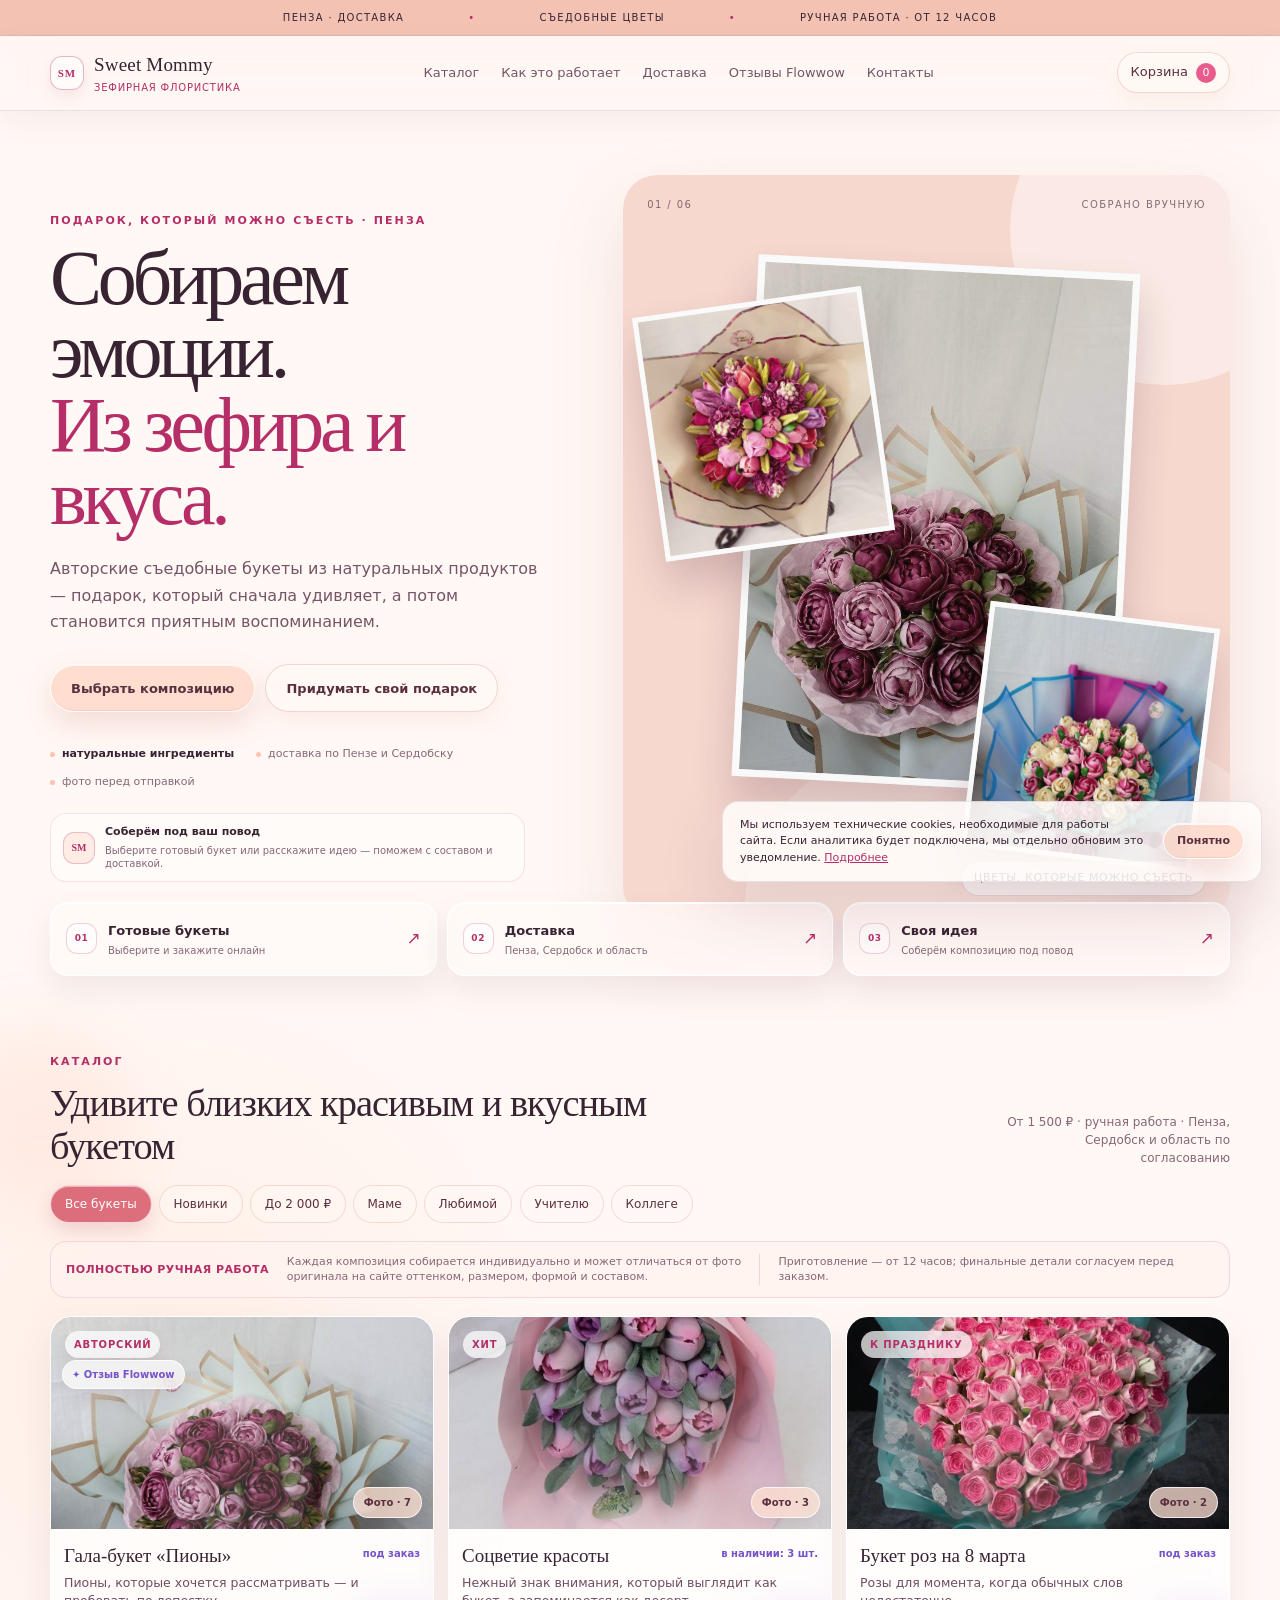
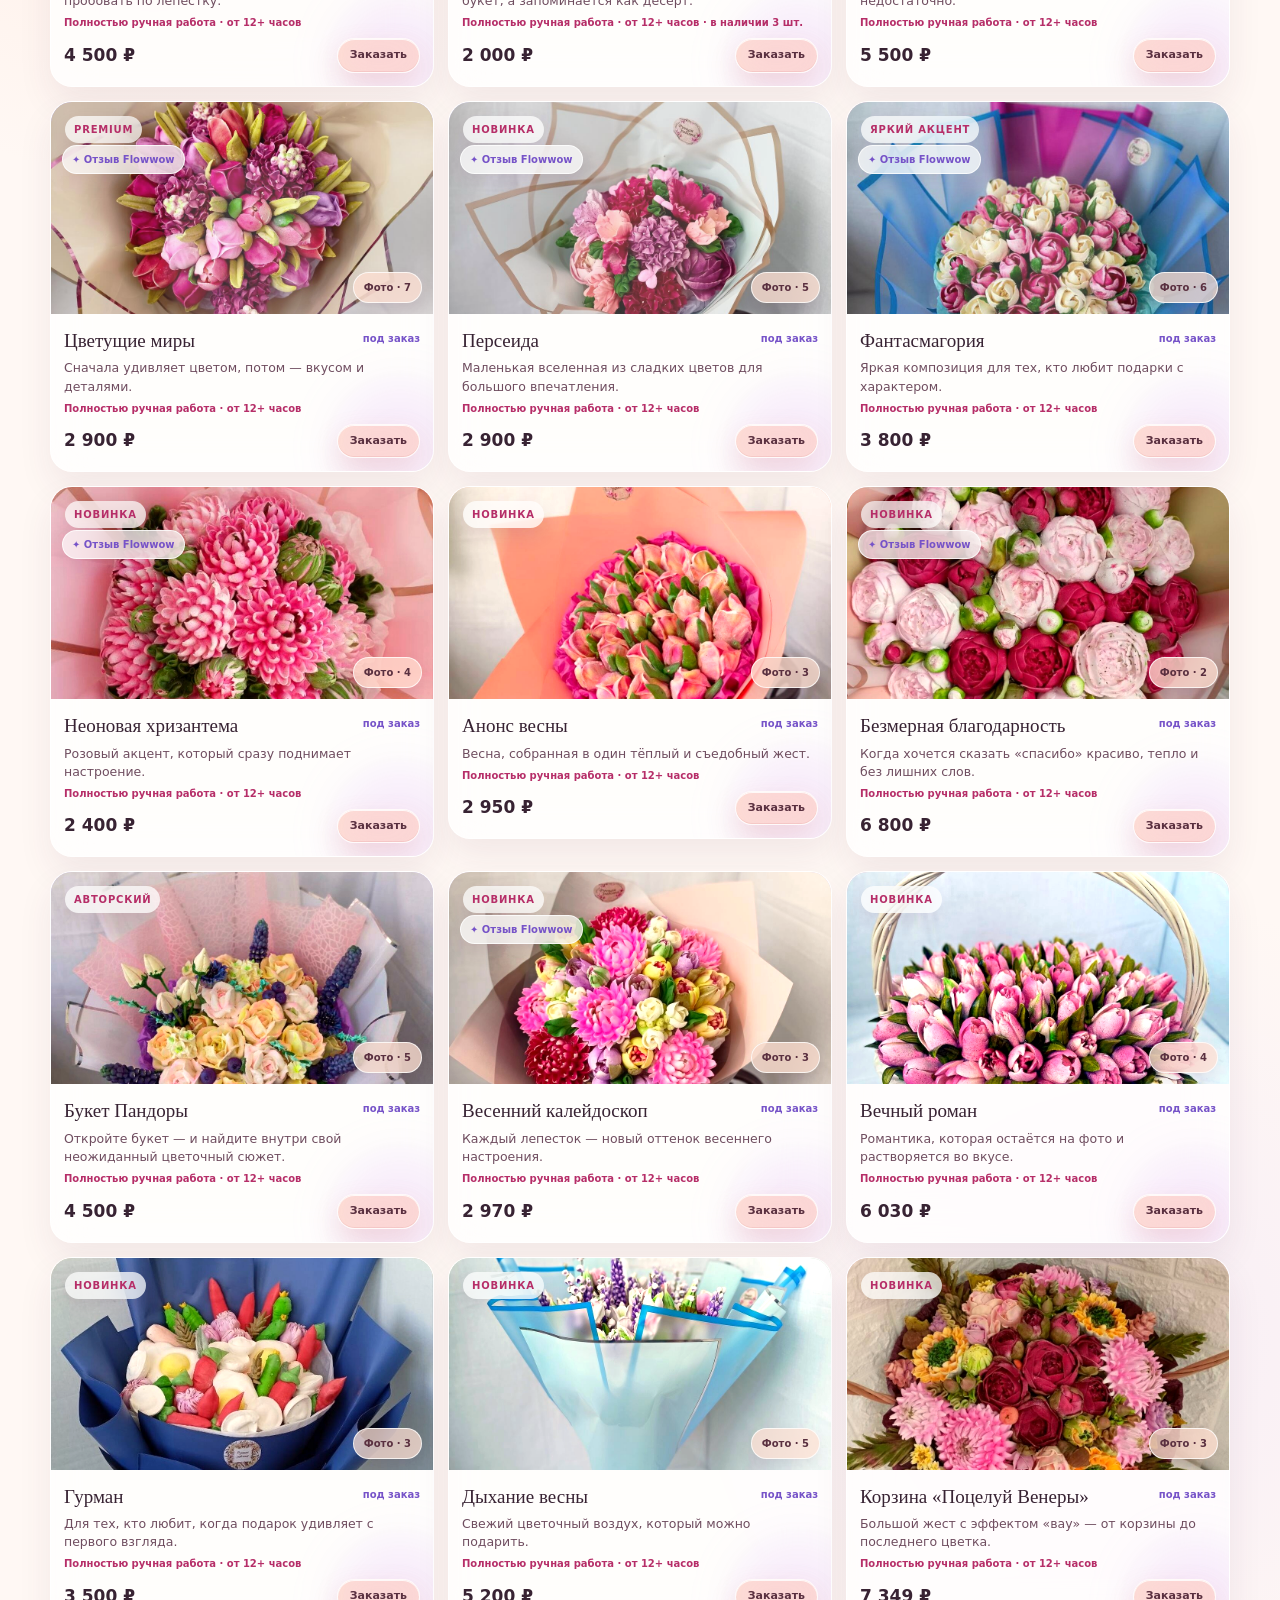
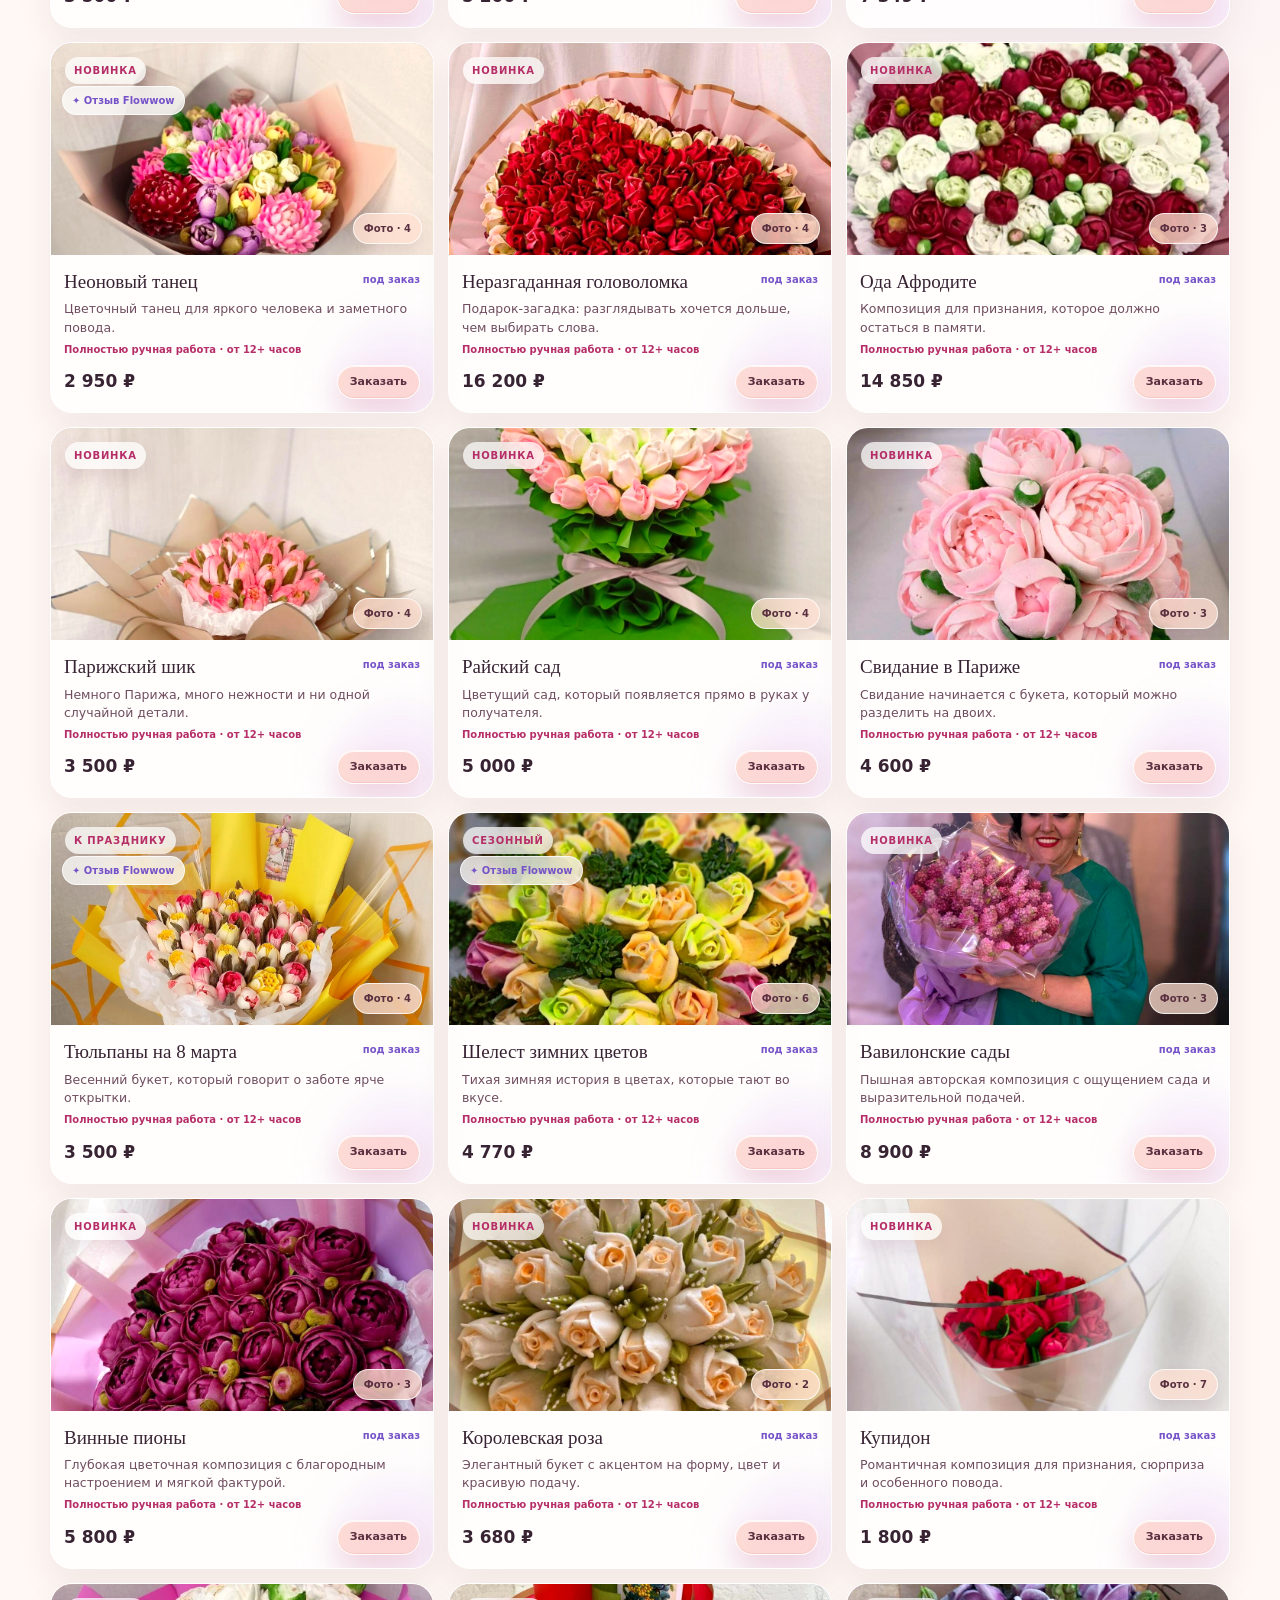
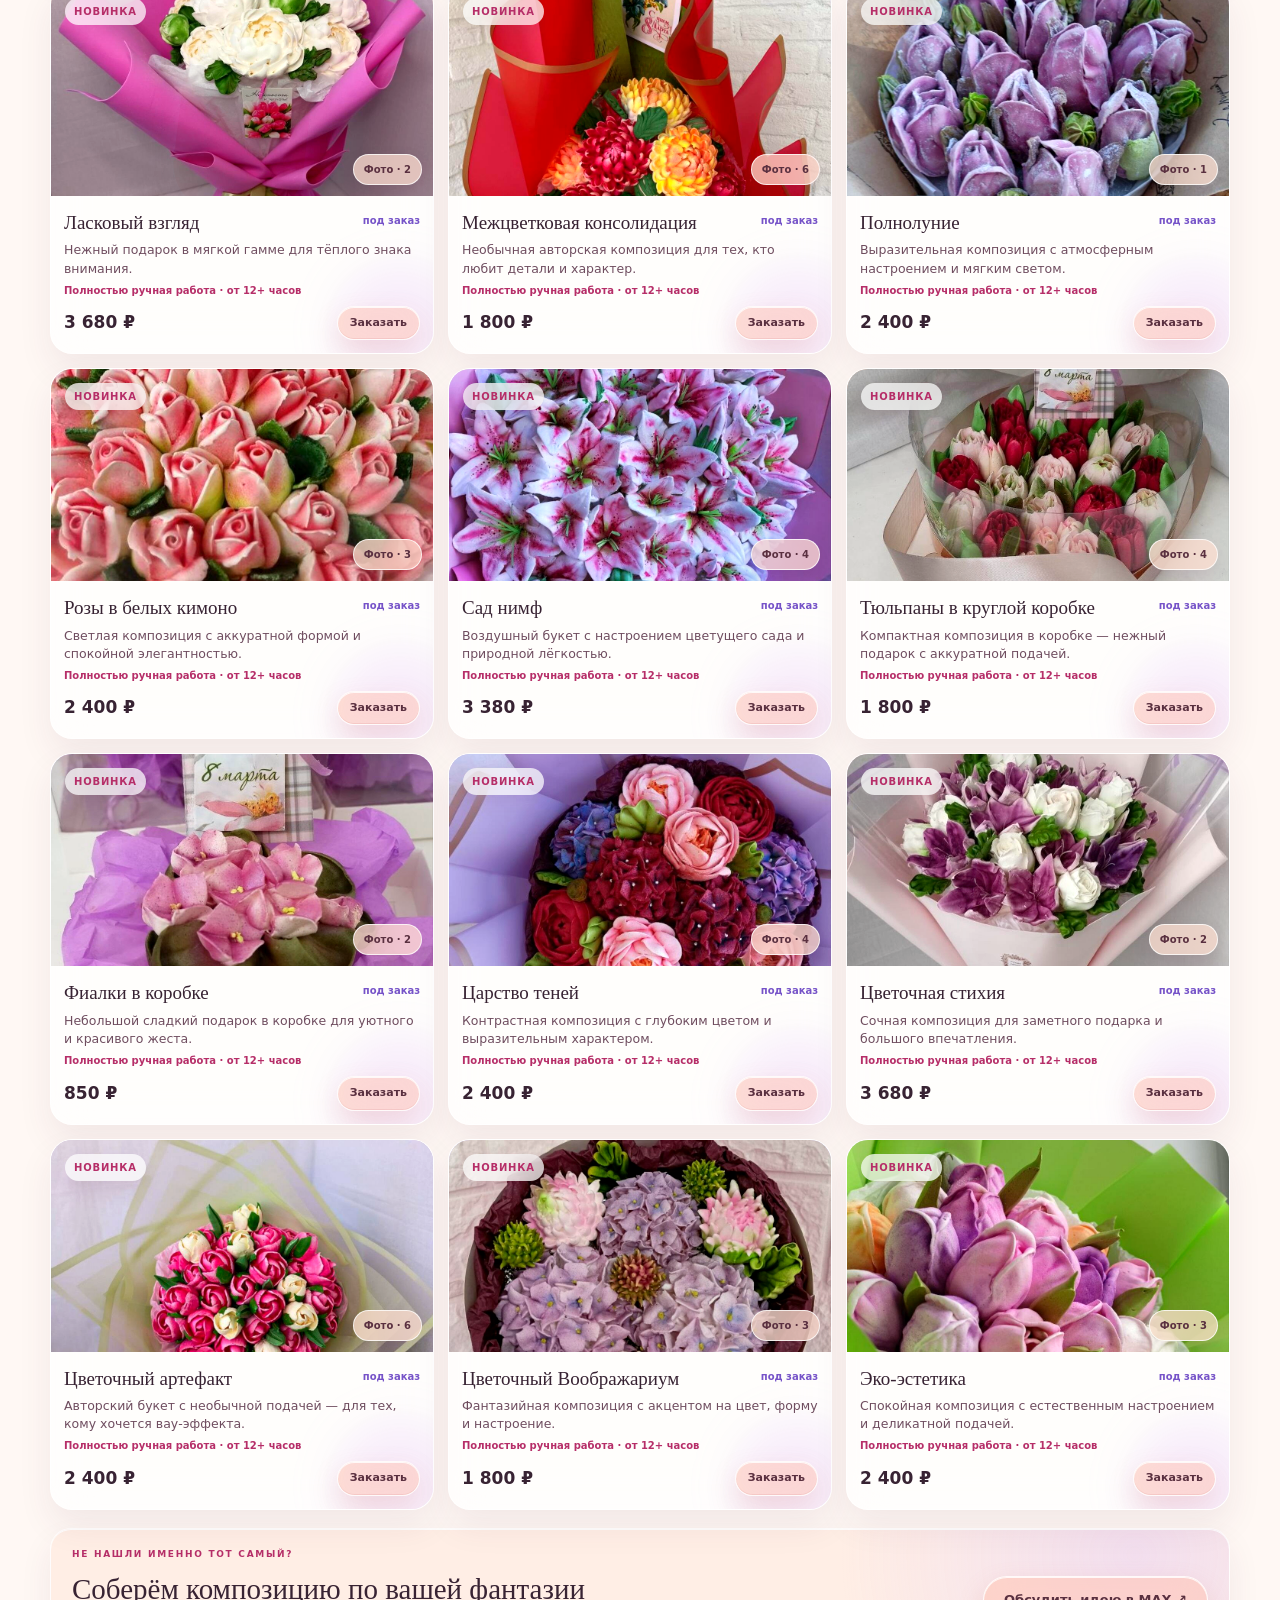
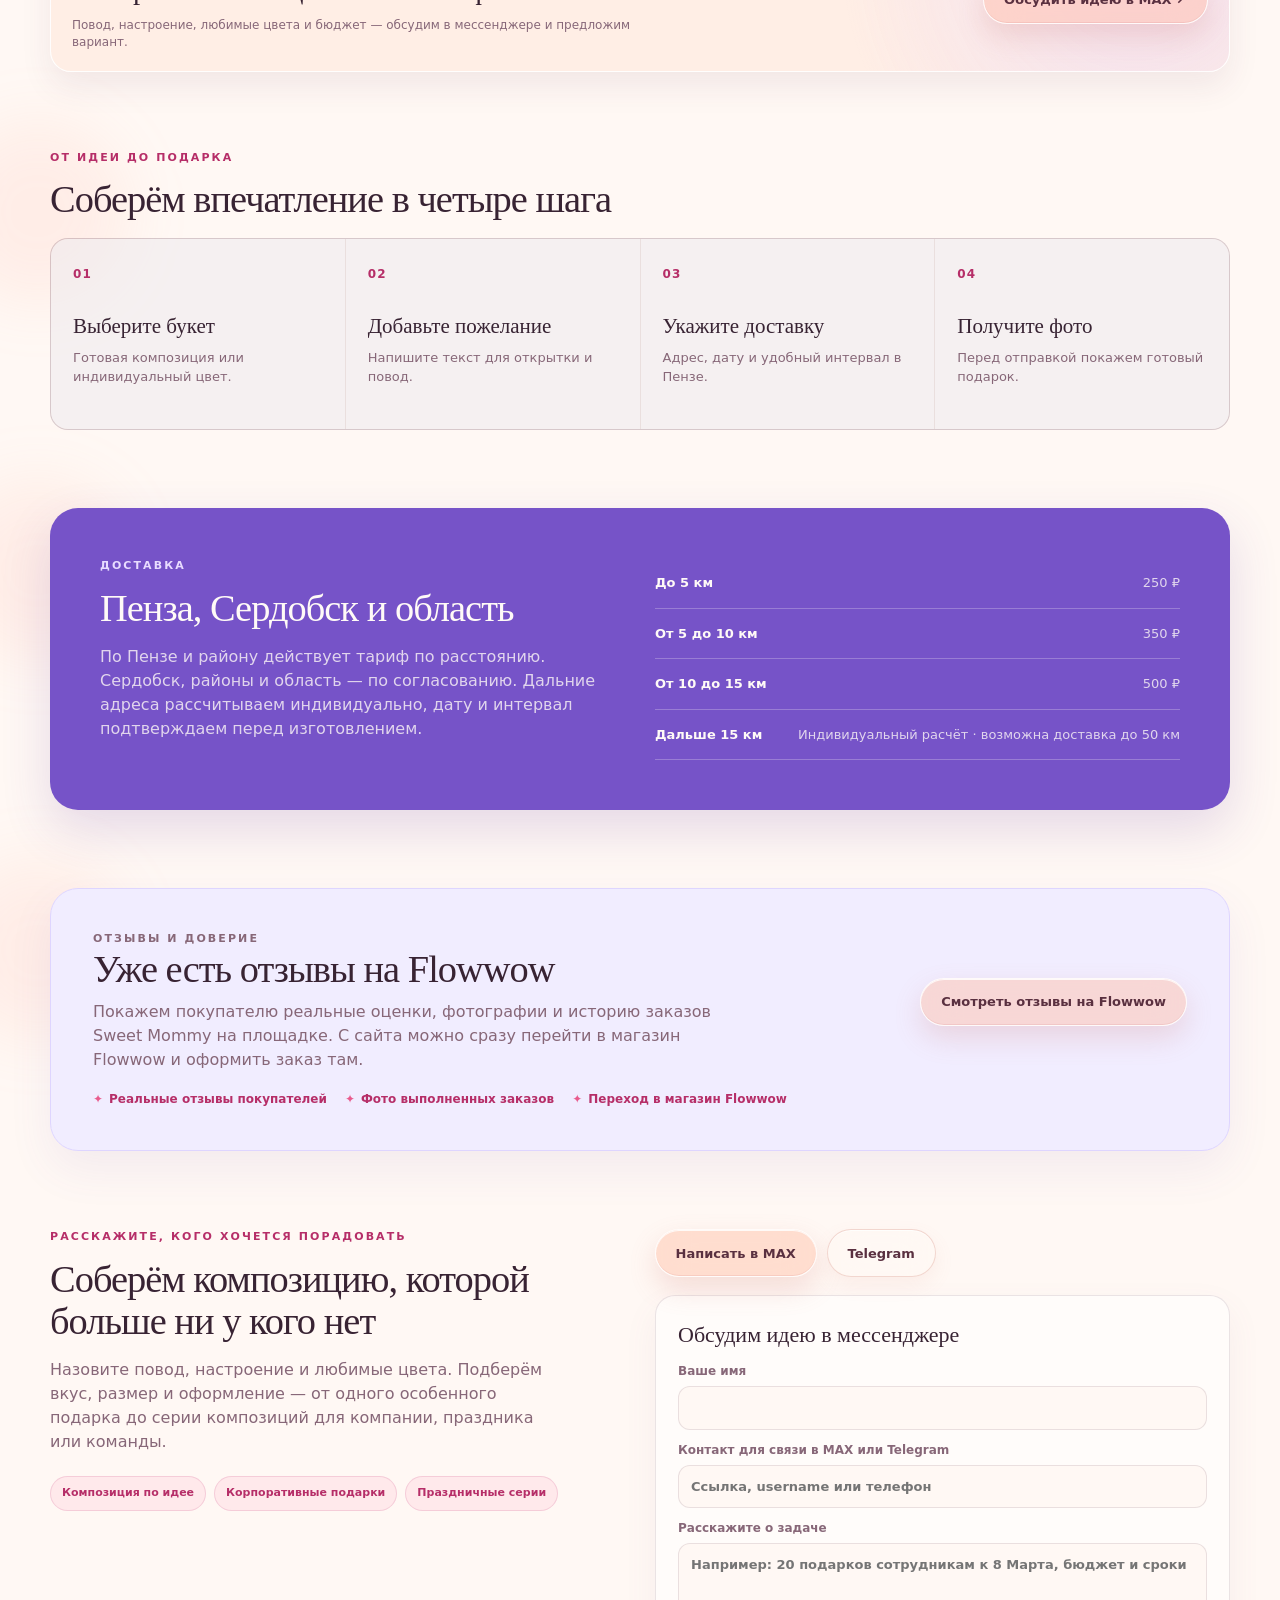
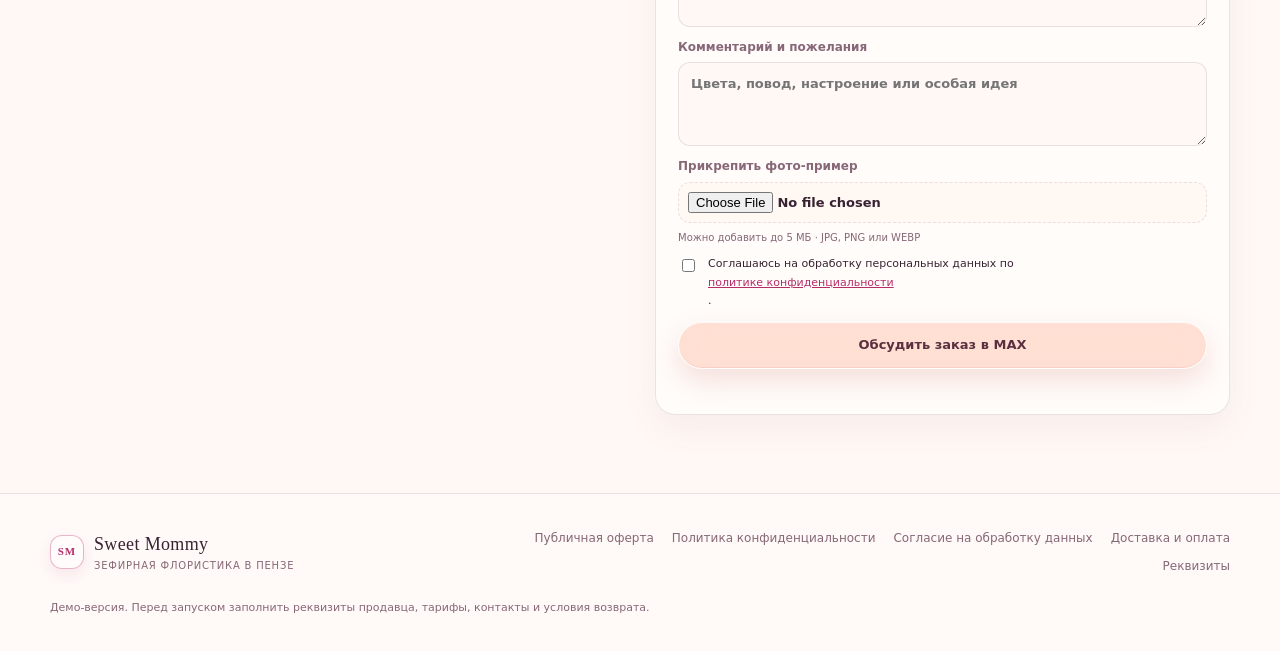
==== index.html @ b3c6afb0 "Fix mobile checkout payment flow" ====
<!doctype html>
<html lang="ru">
<head>
  <meta charset="utf-8">
  <meta name="viewport" content="width=device-width, initial-scale=1">
  <meta name="description" content="Sweet Mommy — съедобные зефирные букеты и кондитерские композиции ручной работы с доставкой по Пензе и Сердобску.">
  <meta name="robots" content="index,follow">
  <meta property="og:type" content="website">
  <meta property="og:site_name" content="Sweet Mommy">
  <meta property="og:title" content="Sweet Mommy — съедобные букеты в Пензе">
  <meta property="og:description" content="Съедобные зефирные букеты и сладкие композиции ручной работы. Соберём подарок под повод, человека и настроение.">
  <meta property="og:locale" content="ru_RU">
  <meta name="twitter:card" content="summary">
  <meta name="theme-color" content="#f9f1ef">
  <meta name="mobile-web-app-capable" content="yes">
  <meta name="apple-mobile-web-app-capable" content="yes">
  <meta name="apple-mobile-web-app-status-bar-style" content="default">
  <link rel="manifest" href="manifest.json">
  <link rel="apple-touch-icon" href="assets/pwa-icon.svg">
  <title>Sweet Mommy — съедобные букеты в Пензе</title>
  <link rel="stylesheet" href="styles.css?v=20260729-storefront34">
</head>
<body>
  <div class="topline"><span>ПЕНЗА · ДОСТАВКА</span><span>СЪЕДОБНЫЕ ЦВЕТЫ</span><span>РУЧНАЯ РАБОТА · ОТ 12 ЧАСОВ</span></div>
  <header class="site-header">
    <a class="brand" href="#top" aria-label="Sweet Mommy — на главную">
      <span class="brand-mark" aria-hidden="true">SM</span>
      <span><strong>Sweet Mommy</strong><small>зефирная флористика</small></span>
    </a>
    <nav class="main-nav" aria-label="Главная навигация">
      <a href="#catalog">Каталог</a>
      <a href="#how">Как это работает</a>
      <a href="#delivery">Доставка</a>
      <a href="#flowwow">Отзывы Flowwow</a>
      <a href="#contacts">Контакты</a>
    </nav>
    <button class="pwa-install-button" type="button" data-pwa-install>На экран</button>
    <button class="icon-button cart-trigger" type="button" data-open-cart aria-label="Открыть корзину">
      Корзина <span class="cart-count" data-cart-count>0</span>
    </button>
  </header>

  <main id="top">
    <section class="hero section-wrap">
      <div class="hero-copy">
        <p class="eyebrow">ПОДАРОК, КОТОРЫЙ МОЖНО СЪЕСТЬ · ПЕНЗА</p>
        <h1>Собираем эмоции.<br><em>Из зефира и вкуса.</em></h1>
        <p class="hero-text">Авторские съедобные букеты из натуральных продуктов — подарок, который сначала удивляет, а потом становится приятным воспоминанием.</p>
        <div class="hero-actions">
          <a class="button button-primary" href="#catalog">Выбрать композицию</a>
          <a class="button button-secondary" href="#contacts">Придумать свой подарок</a>
        </div>
        <div class="hero-trust"><span>натуральные ингредиенты</span><span>доставка по Пензе и Сердобску</span><span>фото перед отправкой</span></div>
        <div class="hero-promise"><span class="hero-promise-mark">SM</span><span><b>Соберём под ваш повод</b><small>Выберите готовый букет или расскажите идею — поможем с составом и доставкой.</small></span></div>
      </div>
      <div class="hero-art" role="img" aria-label="Зефирные букеты Sweet Mommy">
        <div class="hero-art-label"><span>01 / 06</span><span>собрано вручную</span></div>
        <figure class="hero-photo hero-photo-main"><img src="assets/products/gala-peonies.jpg" alt="Букет Гала с зефирными цветами"></figure>
        <figure class="hero-photo hero-photo-small hero-photo-one"><img src="assets/products/flowering-worlds-2.jpg" alt="Букет Цветущие миры"></figure>
        <figure class="hero-photo hero-photo-small hero-photo-two"><img src="assets/products/fantasmagoria.jpg" alt="Букет Фантасмагория"></figure>
        <span class="art-note">цветы, которые можно съесть</span>
      </div>
    </section>

    <section class="storefront-strip section-wrap" aria-label="Быстрый выбор">
      <a href="#catalog"><span class="storefront-index">01</span><span><strong>Готовые букеты</strong><small>Выберите и закажите онлайн</small></span><b aria-hidden="true">↗</b></a>
      <a href="#delivery"><span class="storefront-index">02</span><span><strong>Доставка</strong><small>Пенза, Сердобск и область</small></span><b aria-hidden="true">↗</b></a>
      <a href="#contacts"><span class="storefront-index">03</span><span><strong>Своя идея</strong><small>Соберём композицию под повод</small></span><b aria-hidden="true">↗</b></a>
    </section>

    <section id="catalog" class="section-wrap section-block">
      <div class="section-heading"><div><p class="eyebrow">КАТАЛОГ</p><h2>Удивите близких красивым и вкусным букетом</h2></div><span class="section-note">От 1 500 ₽ · ручная работа · Пенза, Сердобск и область по согласованию</span></div>
      <div class="filters" role="group" aria-label="Фильтр каталога">
        <button class="filter is-active" type="button" data-filter="all">Все букеты</button>
        <button class="filter" type="button" data-filter="new">Новинки</button>
        <button class="filter" type="button" data-filter="under-2000">До 2 000 ₽</button>
        <button class="filter" type="button" data-filter="mom">Маме</button>
        <button class="filter" type="button" data-filter="love">Любимой</button>
        <button class="filter" type="button" data-filter="teacher">Учителю</button>
        <button class="filter" type="button" data-filter="corporate">Коллеге</button>
      </div>
      <div class="catalog-care-note" role="note">
        <strong>Полностью ручная работа</strong>
        <span>Каждая композиция собирается индивидуально и может отличаться от фото оригинала на сайте оттенком, размером, формой и составом.</span>
        <span>Приготовление — от 12 часов; финальные детали согласуем перед заказом.</span>
      </div>
      <div class="product-grid" data-products></div>
      <div class="storefront-custom-cta">
        <div><p class="eyebrow">НЕ НАШЛИ ИМЕННО ТОТ САМЫЙ?</p><h3>Соберём композицию по вашей фантазии</h3><p>Повод, настроение, любимые цвета и бюджет — обсудим в мессенджере и предложим вариант.</p></div>
        <a class="button button-primary" href="https://max.ru/id583607809709_bot" target="_blank" rel="noopener">Обсудить идею в MAX ↗</a>
      </div>
    </section>

    <section id="how" class="section-wrap section-block how-section">
      <div class="section-heading"><div><p class="eyebrow">ОТ ИДЕИ ДО ПОДАРКА</p><h2>Соберём впечатление в четыре шага</h2></div></div>
      <div class="steps-grid">
        <article><span>01</span><h3>Выберите букет</h3><p>Готовая композиция или индивидуальный цвет.</p></article>
        <article><span>02</span><h3>Добавьте пожелание</h3><p>Напишите текст для открытки и повод.</p></article>
        <article><span>03</span><h3>Укажите доставку</h3><p>Адрес, дату и удобный интервал в Пензе.</p></article>
        <article><span>04</span><h3>Получите фото</h3><p>Перед отправкой покажем готовый подарок.</p></article>
      </div>
    </section>

    <section id="delivery" class="section-wrap section-block delivery-section">
      <div class="delivery-card"><div><p class="eyebrow">ДОСТАВКА</p><h2>Пенза, Сердобск и область</h2><p>По Пензе и району действует тариф по расстоянию. Сердобск, районы и область — по согласованию. Дальние адреса рассчитываем индивидуально, дату и интервал подтверждаем перед изготовлением.</p></div><div class="delivery-list"><div><b>До 5 км</b><span>250 ₽</span></div><div><b>От 5 до 10 км</b><span>350 ₽</span></div><div><b>От 10 до 15 км</b><span>500 ₽</span></div><div><b>Дальше 15 км</b><span>Индивидуальный расчёт · возможна доставка до 50 км</span></div></div></div>
    </section>

    <section id="flowwow" class="section-wrap section-block flowwow-section">
      <div class="flowwow-card">
        <div><p class="eyebrow">ОТЗЫВЫ И ДОВЕРИЕ</p><h2>Уже есть отзывы на Flowwow</h2><p>Покажем покупателю реальные оценки, фотографии и историю заказов Sweet Mommy на площадке. С сайта можно сразу перейти в магазин Flowwow и оформить заказ там.</p></div>
        <a class="button button-primary" href="https://flowwow.com/shop/sweet-mommyf-4577" target="_blank" rel="noopener">Смотреть отзывы на Flowwow</a>
        <div class="flowwow-proof"><span>Реальные отзывы покупателей</span><span>Фото выполненных заказов</span><span>Переход в магазин Flowwow</span></div>
      </div>
    </section>

    <section id="contacts" class="section-wrap contact-section">
      <div><p class="eyebrow">РАССКАЖИТЕ, КОГО ХОЧЕТСЯ ПОРАДОВАТЬ</p><h2>Соберём композицию, которой больше ни у кого нет</h2><p>Назовите повод, настроение и любимые цвета. Подберём вкус, размер и оформление — от одного особенного подарка до серии композиций для компании, праздника или команды.</p><div class="contact-topics"><span>Композиция по идее</span><span>Корпоративные подарки</span><span>Праздничные серии</span></div></div>
      <div class="contact-panel">
        <div class="contact-actions"><a class="button button-primary" href="https://max.ru/id583607809709_bot" target="_blank" rel="noopener">Написать в MAX</a><a class="button button-secondary" href="https://t.me/DVLADI58" target="_blank" rel="noopener">Telegram</a></div>
        <form class="lead-form" data-lead-form>
          <p class="lead-form-title">Обсудим идею в мессенджере</p>
          <label>Ваше имя<input name="lead_name" autocomplete="name" required></label>
          <label>Контакт для связи в MAX или Telegram<input name="lead_contact" placeholder="Ссылка, username или телефон" required></label>
          <label>Расскажите о задаче<textarea name="lead_message" rows="3" maxlength="500" placeholder="Например: 20 подарков сотрудникам к 8 Марта, бюджет и сроки"></textarea></label>
          <label>Комментарий и пожелания<textarea name="lead_comment" rows="2" maxlength="500" placeholder="Цвета, повод, настроение или особая идея"></textarea></label>
          <label class="file-field">Прикрепить фото-пример<input name="lead_photo" type="file" accept="image/jpeg,image/png,image/webp" data-photo-input><small>Можно добавить до 5 МБ · JPG, PNG или WEBP</small><span class="file-preview" data-photo-preview></span></label>
          <label class="check-row"><input type="checkbox" name="privacy_consent" required><span>Соглашаюсь на обработку персональных данных по <a href="legal/privacy.html" target="_blank" rel="noopener">политике конфиденциальности</a>.</span></label>
          <button class="button button-primary button-wide" type="submit">Обсудить заказ в MAX</button>
          <div class="form-message" data-lead-message role="status" aria-live="polite"></div>
        </form>
      </div>
    </section>
  </main>

  <footer class="site-footer">
    <div class="footer-brand"><span class="brand-mark" aria-hidden="true">SM</span><span><strong>Sweet Mommy</strong><small>зефирная флористика в Пензе</small></span></div>
    <div class="footer-links"><a href="legal/offer.html">Публичная оферта</a><a href="legal/privacy.html">Политика конфиденциальности</a><a href="legal/consent.html">Согласие на обработку данных</a><a href="legal/delivery-payment.html">Доставка и оплата</a><a href="legal/requisites.html">Реквизиты</a></div>
    <p class="footer-note">Демо-версия. Перед запуском заполнить реквизиты продавца, тарифы, контакты и условия возврата.</p>
  </footer>

  <aside class="cart-drawer" data-cart-drawer aria-hidden="true">
    <div class="drawer-backdrop" data-close-cart></div>
    <div class="drawer-panel" role="dialog" aria-modal="true" aria-labelledby="cart-title">
      <div class="drawer-header"><h2 id="cart-title">Ваша корзина</h2><button class="close-button" type="button" data-close-cart aria-label="Закрыть корзину">×</button></div>
      <div class="cart-items" data-cart-items></div>
      <div class="cart-empty" data-cart-empty>Корзина пока пустая. Выберите букет — мы всё красиво соберём.</div>
      <div class="cart-footer"><div class="total-line"><span>Итого</span><strong data-cart-total>0 ₽</strong></div><button class="button button-primary button-wide" type="button" data-checkout>Оформить заказ</button></div>
    </div>
  </aside>

  <div class="modal-backdrop" data-checkout-modal aria-hidden="true">
    <section class="checkout-modal" role="dialog" aria-modal="true" aria-labelledby="checkout-title">
      <div class="modal-header"><div><p class="eyebrow">ОФОРМЛЕНИЕ</p><h2 id="checkout-title">Доставим ваш подарок</h2><p class="checkout-note">Без регистрации: сначала контакты и доставка, затем — защищённая оплата ЮKassa.</p></div><button class="close-button" type="button" data-close-checkout aria-label="Закрыть оформление">×</button></div>
      <form data-checkout-form novalidate>
        <p class="checkout-mobile-progress"><b>Шаг 1 из 2 · контакты и доставка</b><span>После заполнения откроется защищённая оплата.</span></p>
        <div class="checkout-layout">
          <div class="form-column">
            <fieldset><legend>Контакты заказчика</legend><div class="form-grid"><label>Ваше имя<input name="customer_name" autocomplete="name" required></label><label>Телефон<input name="customer_phone" type="tel" autocomplete="tel" placeholder="+7 ___ ___-__-__" required></label><label>Email для чека<input name="customer_email" type="email" autocomplete="email" placeholder="you@example.ru" required></label></div></fieldset>
            <fieldset><legend>Получатель и доставка</legend><div class="form-grid"><label>Имя получателя<input name="recipient_name" required></label><label>Телефон получателя<input name="recipient_phone" type="tel" placeholder="+7 ___ ___-__-__" required></label><label class="full">Адрес доставки<input name="address" placeholder="Улица, дом, квартира/офис" required></label><label>Зона доставки<select name="delivery_zone" data-delivery-zone><option value="penza_5">Пенза и район · до 5 км — 250 ₽</option><option value="penza_10">Пенза и район · 5–10 км — 350 ₽</option><option value="penza_15">Пенза и район · 10–15 км — 500 ₽</option><option value="serdobsk_5">Сердобск · до 5 км — 250 ₽</option><option value="serdobsk_10">Сердобск · 5–10 км — 350 ₽</option><option value="serdobsk_15">Сердобск · 10–15 км — 500 ₽</option><option value="outside">Дальше 15 км — индивидуальный расчёт, возможно до 50 км</option></select></label><label>Дата доставки<input name="delivery_date" type="date" required></label><label>Интервал<select name="delivery_slot" required><option value="10:00–13:00">10:00–13:00</option><option value="13:00–16:00">13:00–16:00</option><option value="16:00–19:00">16:00–19:00</option><option value="19:00–21:00">19:00–21:00</option></select></label><label class="full">Текст открытки<textarea name="card_text" rows="2" maxlength="180" placeholder="Например: Любимой маме — с любовью"></textarea></label><label class="full">Комментарий к заказу<textarea name="comment" rows="2" maxlength="300" placeholder="Пожелания по цвету, времени, подъезду..."></textarea></label></div></fieldset>
              <fieldset><legend>Оплата</legend><input type="hidden" name="payment_method" value="online"><div class="radio-row payment-fixed"><span aria-hidden="true" class="radio-dot"></span><span><b>Только онлайн: карта или СБП</b><small>ЮKassa · защищённая страница оплаты</small></span></div></fieldset>
              <label class="check-row"><input type="checkbox" name="offer_consent" required><span>Я принимаю <a href="legal/offer.html" target="_blank" rel="noopener">публичную оферту</a> и <a href="legal/delivery-payment.html" target="_blank" rel="noopener">условия доставки и оплаты</a>.</span></label>
              <label class="check-row"><input type="checkbox" name="privacy_consent" required><span>Я даю согласие на обработку персональных данных по <a href="legal/privacy.html" target="_blank" rel="noopener">политике конфиденциальности</a>.</span></label>
            <label class="check-row"><input type="checkbox" name="marketing_consent"><span>Хочу получать новости и промокоды Sweet Mommy.</span></label>
            <div class="form-message" data-form-message role="status" aria-live="polite"></div>
          </div>
          <div class="order-summary"><h3>Ваш заказ</h3><div data-checkout-items></div><div class="summary-line"><span>Товары</span><b data-checkout-subtotal>0 ₽</b></div><div class="summary-line"><span>Доставка</span><b data-checkout-delivery>250 ₽</b></div><div class="summary-total"><span>Итого</span><b data-checkout-total>0 ₽</b></div><button class="button button-primary button-wide" type="submit">Перейти к оплате</button><p class="secure-note">Данные карты вводятся на защищённой странице платёжного сервиса. Sweet Mommy не хранит данные банковских карт.</p><p class="secure-note">Букеты полностью ручной работы: оттенок, размер и форма могут отличаться от фото. Изготовление — от 12 часов.</p></div>
        </div>
      </form>
    </section>
  </div>

  <div class="mini-cart-bar" data-mini-cart-bar aria-live="polite">
    <span><b data-mini-cart-label>Ваш заказ</b><small data-mini-cart-total>0 ₽</small></span>
    <button class="button button-primary" type="button" data-mini-checkout>К оформлению</button>
  </div>

    <div class="cookie-banner" data-cookie-banner><span>Мы используем технические cookies, необходимые для работы сайта. Если аналитика будет подключена, мы отдельно обновим это уведомление. <a href="legal/privacy.html">Подробнее</a></span><button class="button button-primary" type="button" data-cookie-ok>Понятно</button></div>
    <div class="pwa-hint" data-pwa-hint role="status" aria-live="polite" hidden></div>
  <script src="https://st.max.ru/js/max-web-app.js"></script>
  <script src="app.js?v=20260801-mobile-payment-v2" defer></script>
</body>
</html>
---- styles.css ----
:root {
  --ink: #4e3047;
  --muted: #86647d;
  --cream: #fff5f1;
  --paper: rgba(255, 252, 253, .72);
  --line: rgba(255, 255, 255, .66);
  --rose: #e95f95;
  --rose-dark: #bd3975;
  --lilac: #e3d1ff;
  --peach: #ffb08e;
  --violet: #7a5bd6;
  --shadow: 0 24px 70px rgba(120, 62, 116, .18);
  --radius-lg: 28px;
  --radius-md: 18px;
}

* { box-sizing: border-box; }
html { scroll-behavior: smooth; }
body { margin: 0; color: var(--ink); background: #fff7f2; font-family: Inter, ui-sans-serif, system-ui, -apple-system, BlinkMacSystemFont, "Segoe UI", sans-serif; line-height: 1.5; }
body.is-locked { overflow: hidden; }
a { color: inherit; }
button, input, select, textarea { font: inherit; }
button { cursor: pointer; }
button:disabled { cursor: wait; opacity: .62; }
.topline { padding: 9px 16px; background: var(--violet); color: #fffaf7; text-align: center; font-size: 12px; letter-spacing: .03em; }
.site-header { position: sticky; top: 0; z-index: 20; display: flex; align-items: center; gap: 28px; padding: 15px max(20px, calc((100vw - 1180px) / 2)); background: rgba(255, 250, 252, .64); border-bottom: 1px solid rgba(255, 255, 255, .72); box-shadow: 0 12px 35px rgba(120, 62, 116, .08); backdrop-filter: blur(22px) saturate(150%); }
.brand, .footer-brand { display: flex; align-items: center; gap: 10px; text-decoration: none; white-space: nowrap; }
.brand strong, .footer-brand strong { display: block; font-family: Georgia, serif; font-size: 18px; font-weight: 500; letter-spacing: .02em; }
.brand small, .footer-brand small { display: block; color: var(--muted); font-size: 10px; letter-spacing: .08em; text-transform: uppercase; }
.brand-mark { display: grid; width: 36px; height: 36px; place-items: center; border-radius: 50%; background: var(--lilac); color: var(--rose-dark); font-size: 20px; }
.main-nav { display: flex; flex: 1; justify-content: center; gap: 22px; color: var(--muted); font-size: 13px; }
.main-nav a, .footer-links a { text-decoration: none; }
.main-nav a:hover, .footer-links a:hover { color: var(--rose-dark); }
.icon-button { border: 1px solid var(--line); border-radius: 999px; padding: 9px 13px; color: var(--ink); background: var(--paper); font-size: 13px; }
.cart-count { display: inline-grid; min-width: 20px; height: 20px; margin-left: 4px; padding: 0 5px; place-items: center; border-radius: 999px; background: var(--rose); color: white; font-size: 11px; }
.section-wrap { width: min(1180px, calc(100% - 40px)); margin: 0 auto; }
.hero { display: grid; grid-template-columns: 1.05fr .95fr; gap: 28px; align-items: stretch; padding-top: 54px; }
.hero-copy { display: flex; flex-direction: column; justify-content: center; padding: clamp(16px, 5vw, 56px) 0; }
.eyebrow { margin: 0 0 12px; color: var(--rose-dark); font-size: 11px; font-weight: 700; letter-spacing: .15em; }
h1, h2, h3 { font-family: Georgia, "Times New Roman", serif; font-weight: 500; }
h1 { max-width: 650px; margin: 0 0 18px; font-size: clamp(40px, 5.2vw, 70px); line-height: 1.02; letter-spacing: -.04em; }
h2 { margin: 0; font-size: clamp(27px, 3vw, 42px); line-height: 1.1; letter-spacing: -.025em; }
h3 { margin: 0 0 5px; font-size: 21px; }
.hero-text { max-width: 540px; margin: 0 0 25px; color: var(--muted); font-size: 17px; }
.hero-actions, .contact-actions { display: flex; flex-wrap: wrap; gap: 10px; }
.button { display: inline-flex; min-height: 46px; align-items: center; justify-content: center; padding: 0 18px; border: 1px solid transparent; border-radius: 999px; text-decoration: none; font-size: 13px; font-weight: 700; transition: transform .18s ease, box-shadow .18s ease, background .18s ease; }
.button:hover { transform: translateY(-2px); }
.button-primary { background: var(--rose-dark); color: white; box-shadow: 0 10px 24px rgba(143, 77, 96, .22); }
.button-primary:hover { background: #7a3f50; }
.button-secondary { border-color: var(--line); background: rgba(255, 253, 251, .7); color: var(--ink); }
.button-wide { width: 100%; }
.hero-trust { display: flex; flex-wrap: wrap; gap: 18px; margin-top: 29px; color: var(--muted); font-size: 12px; }
.hero-trust span:first-child { color: var(--rose-dark); font-weight: 700; }
.hero-art { position: relative; min-height: 510px; overflow: hidden; border-radius: var(--radius-lg); background: #ffd4c3; box-shadow: var(--shadow); }
.hero-art::after { position: absolute; right: -8%; bottom: -18%; width: 75%; height: 52%; border-radius: 50%; background: rgba(255, 255, 255, .23); content: ""; }
.bouquet-wrap { position: absolute; z-index: 2; right: 22%; bottom: 12%; display: grid; width: 145px; height: 205px; place-items: center; border-radius: 30px 30px 48px 48px; transform: rotate(5deg); background: #fff0ea; box-shadow: 0 25px 30px rgba(85, 45, 52, .18); color: var(--rose-dark); font-family: Georgia, serif; font-size: 16px; line-height: 1.05; text-align: center; }
.bouquet-wrap::before { position: absolute; top: -120px; width: 7px; height: 150px; border-radius: 999px; background: #5f765c; content: ""; transform: rotate(-15deg); box-shadow: 25px 15px 0 #738c67, -25px 12px 0 #8fa37b; }
.flower { position: absolute; z-index: 3; display: grid; width: 94px; height: 94px; place-items: center; border-radius: 50%; background: rgba(255, 255, 255, .38); box-shadow: 0 18px 30px rgba(93, 55, 63, .14); font-size: 62px; }
.flower-a { top: 24%; left: 22%; transform: rotate(-13deg); }.flower-b { top: 14%; left: 48%; transform: rotate(12deg); }.flower-c { top: 26%; right: 17%; transform: rotate(18deg); }
.art-note { position: absolute; z-index: 4; right: 22px; bottom: 22px; padding: 8px 12px; border: 1px solid rgba(255,255,255,.45); border-radius: 999px; background: rgba(255,255,255,.35); font-size: 11px; letter-spacing: .06em; text-transform: uppercase; }
.section-block { padding-top: 96px; }
.section-heading { display: flex; align-items: end; justify-content: space-between; gap: 20px; margin-bottom: 22px; }
.section-note { max-width: 260px; color: var(--muted); font-size: 12px; text-align: right; }
.filters { display: flex; flex-wrap: wrap; gap: 8px; margin-bottom: 24px; }
.filter { padding: 9px 14px; border: 1px solid var(--line); border-radius: 999px; background: transparent; color: var(--muted); font-size: 12px; }.filter.is-active, .filter:hover { border-color: var(--rose); background: var(--rose); color: white; }
.product-grid { display: grid; grid-template-columns: repeat(3, 1fr); gap: 17px; }
.product-card { overflow: hidden; border: 1px solid var(--line); border-radius: var(--radius-md); background: var(--paper); transition: transform .2s ease, box-shadow .2s ease; }.product-card:hover { transform: translateY(-4px); box-shadow: var(--shadow); }
.product-art { position: relative; display: grid; min-height: 270px; place-items: center; overflow: hidden; background: var(--product-bg, var(--lilac)); }
.product-art::before { position: absolute; width: 210px; height: 210px; border: 1px solid rgba(255,255,255,.5); border-radius: 50%; content: ""; }.product-art::after { position: absolute; bottom: -20px; width: 130px; height: 160px; border-radius: 35px 35px 50px 50px; background: rgba(255,255,255,.55); content: ""; transform: rotate(7deg); }
.product-emoji { position: relative; z-index: 2; font-size: 92px; filter: drop-shadow(0 16px 14px rgba(80, 45, 52, .13)); }
.product-badge { position: absolute; z-index: 3; top: 14px; left: 14px; padding: 6px 9px; border-radius: 999px; background: rgba(255,255,255,.72); color: var(--rose-dark); font-size: 10px; font-weight: 700; letter-spacing: .08em; text-transform: uppercase; }.product-body { padding: 18px; }.product-title { margin: 0 0 7px; font-family: Georgia, serif; font-size: 22px; }.product-description { min-height: 44px; margin: 0 0 18px; color: var(--muted); font-size: 13px; }.product-meta { display: flex; align-items: center; justify-content: space-between; gap: 10px; }.product-price { font-size: 18px; font-weight: 800; }.add-button { padding: 10px 13px; border: 0; border-radius: 999px; background: var(--ink); color: #fffaf7; font-size: 12px; font-weight: 700; }.add-button:hover { background: var(--rose-dark); }
.how-section { padding-bottom: 10px; }.steps-grid { display: grid; grid-template-columns: repeat(4, 1fr); gap: 1px; overflow: hidden; border: 1px solid var(--line); border-radius: var(--radius-md); background: var(--line); }.steps-grid article { min-height: 190px; padding: 22px; background: var(--paper); }.steps-grid span { display: inline-block; margin-bottom: 28px; color: var(--rose-dark); font-size: 12px; font-weight: 800; letter-spacing: .1em; }.steps-grid p { margin: 0; color: var(--muted); font-size: 13px; }
.delivery-card { display: grid; grid-template-columns: 1fr 1fr; gap: 30px; padding: clamp(24px, 5vw, 50px); border-radius: var(--radius-lg); background: var(--violet); color: #fffaf7; }.delivery-card .eyebrow { color: #e8dcff; }.delivery-card p:not(.eyebrow) { max-width: 500px; color: rgba(255,250,247,.78); }.delivery-list { align-self: center; }.delivery-list div { display: flex; justify-content: space-between; gap: 20px; padding: 15px 0; border-bottom: 1px solid rgba(255,250,247,.25); font-size: 13px; }.delivery-list span { color: rgba(255,250,247,.78); text-align: right; }
.contact-section { display: flex; align-items: center; justify-content: space-between; gap: 30px; padding-top: 96px; padding-bottom: 96px; }.contact-section p:not(.eyebrow) { max-width: 510px; color: var(--muted); }.contact-actions { flex-shrink: 0; }
.site-footer { display: grid; grid-template-columns: 1fr 2fr; gap: 25px; padding: 35px max(20px, calc((100vw - 1180px) / 2)); border-top: 1px solid var(--line); background: var(--paper); }.footer-links { display: flex; flex-wrap: wrap; justify-content: end; gap: 10px 18px; color: var(--muted); font-size: 12px; }.footer-note { grid-column: 1 / -1; margin: 0; color: var(--muted); font-size: 11px; }
.cart-drawer, .modal-backdrop { display: none; position: fixed; z-index: 50; inset: 0; }.cart-drawer.is-open, .modal-backdrop.is-open { display: block; }.drawer-backdrop, .modal-backdrop { background: rgba(63,52,54,.38); }.drawer-backdrop { position: absolute; inset: 0; }.drawer-panel { position: absolute; top: 0; right: 0; display: flex; width: min(470px, 100%); height: 100%; flex-direction: column; padding: 24px; background: var(--paper); box-shadow: -20px 0 50px rgba(55, 32, 38, .16); animation: slide-in .2s ease; }.drawer-header, .modal-header { display: flex; align-items: start; justify-content: space-between; gap: 15px; }.drawer-header h2, .modal-header h2 { font-size: 30px; }.close-button { border: 0; background: transparent; color: var(--muted); font-size: 30px; line-height: 1; }.cart-items { flex: 1; overflow: auto; padding: 25px 0; }.cart-empty { padding: 20px 0; color: var(--muted); font-size: 14px; }.cart-row { display: grid; grid-template-columns: 60px 1fr auto; gap: 12px; align-items: center; padding: 12px 0; border-bottom: 1px solid var(--line); }.cart-thumb { display: grid; width: 60px; height: 60px; place-items: center; overflow: hidden; border-radius: 14px; background: var(--lilac); font-size: 32px; }.cart-thumb-image { display: block; width: 100%; height: 100%; object-fit: cover; }.cart-row strong { display: block; font-size: 13px; }.cart-row small { color: var(--muted); font-size: 11px; }.cart-qty { display: flex; align-items: center; gap: 6px; margin-top: 7px; }.cart-qty button { width: 24px; height: 24px; border: 1px solid var(--line); border-radius: 50%; background: var(--paper); }.cart-remove { border: 0; background: transparent; color: var(--rose-dark); font-size: 11px; }.cart-footer { padding-top: 18px; border-top: 1px solid var(--line); }.total-line, .summary-line, .summary-total { display: flex; align-items: center; justify-content: space-between; gap: 10px; }.total-line { margin-bottom: 14px; font-size: 17px; }.total-line strong, .summary-total b { font-size: 21px; }
.modal-backdrop { padding: 22px; overflow: auto; }.checkout-modal { position: relative; width: min(940px, 100%); margin: 2vh auto; padding: clamp(22px, 4vw, 38px); border-radius: 24px; background: var(--paper); box-shadow: var(--shadow); }.checkout-modal .modal-header { margin-bottom: 25px; }.checkout-note { margin: 8px 0 0; color: var(--muted); font-size: 12px; }.checkout-layout { display: grid; grid-template-columns: 1.35fr .65fr; gap: 25px; }fieldset { margin: 0 0 19px; padding: 0; border: 0; }legend { margin-bottom: 12px; font-family: Georgia, serif; font-size: 21px; } .form-grid { display: grid; grid-template-columns: 1fr 1fr; gap: 12px; }label { display: grid; gap: 6px; color: var(--muted); font-size: 12px; font-weight: 600; }.full { grid-column: 1 / -1; }input, select, textarea { width: 100%; border: 1px solid var(--line); border-radius: 12px; padding: 11px 12px; outline: none; background: var(--cream); color: var(--ink); font-size: 13px; }textarea { resize: vertical; }input:focus, select:focus, textarea:focus { border-color: var(--rose); box-shadow: 0 0 0 3px rgba(181, 110, 128, .14); }.radio-row, .check-row { display: flex; grid-template-columns: none; align-items: flex-start; gap: 10px; margin: 10px 0; color: var(--ink); font-weight: 400; }.radio-row input, .check-row input { width: auto; margin-top: 3px; accent-color: var(--rose-dark); }.radio-row span, .check-row span { display: grid; gap: 2px; }.radio-row small { color: var(--muted); font-size: 11px; }.check-row { font-size: 11px; }.check-row a { color: var(--rose-dark); }.order-summary { align-self: start; padding: 20px; border-radius: 18px; background: var(--cream); }.order-summary h3 { margin: 0 0 16px; font-size: 23px; }.summary-product { display: flex; justify-content: space-between; gap: 10px; padding: 8px 0; border-bottom: 1px solid var(--line); font-size: 12px; }.summary-product small { color: var(--muted); }.summary-line { margin-top: 14px; color: var(--muted); font-size: 13px; }.summary-total { margin: 18px 0; padding-top: 14px; border-top: 1px solid var(--line); font-size: 16px; }.secure-note { margin: 12px 0 0; color: var(--muted); font-size: 10px; line-height: 1.4; }.form-message { margin-top: 12px; color: var(--rose-dark); font-size: 13px; }.form-message.success { color: #527454; }.form-message.error { color: #a04747; }
.cookie-banner { position: fixed; z-index: 40; right: 18px; bottom: 18px; display: flex; max-width: 540px; align-items: center; gap: 16px; padding: 15px 17px; border: 1px solid var(--line); border-radius: 16px; background: var(--paper); box-shadow: var(--shadow); font-size: 11px; }.cookie-banner a { color: var(--rose-dark); }.cookie-banner .button { min-height: 36px; padding: 0 13px; font-size: 11px; }
.payment-fixed { align-items: center; }
.delivery-availability-note { grid-column: 1 / -1; margin-top: -3px; color: var(--rose-dark); font-size: 10px; font-weight: 700; line-height: 1.35; }
.payment-fixed .radio-dot { width: 16px; height: 16px; flex: 0 0 16px; margin-top: 2px; border: 4px solid var(--rose-dark); border-radius: 50%; background: var(--paper); }
.flowwow-section { padding-top: 20px; }
.flowwow-card { display: grid; grid-template-columns: 1fr auto; gap: 18px 30px; align-items: center; padding: clamp(24px, 4vw, 42px); border: 1px solid #ded5ff; border-radius: var(--radius-lg); background: #f1edff; box-shadow: 0 18px 45px rgba(104, 77, 177, .1); }
.flowwow-card h2 { margin: 0 0 10px; }
.flowwow-card p { max-width: 640px; margin: 0; color: var(--muted); }
.flowwow-proof { display: flex; flex-wrap: wrap; gap: 8px 18px; grid-column: 1 / -1; color: var(--rose-dark); font-size: 12px; font-weight: 700; }
.flowwow-proof span::before { content: "✦"; margin-right: 6px; color: var(--rose); }
.contact-section { display: grid; grid-template-columns: 1fr 1fr; align-items: start; }
.contact-panel { display: grid; gap: 18px; }
.contact-actions { display: flex; flex-wrap: wrap; gap: 10px; }
.contact-topics { display: flex; flex-wrap: wrap; gap: 8px; margin-top: 22px; }
.contact-topics span { padding: 8px 11px; border: 1px solid rgba(189, 57, 117, .16); border-radius: 999px; background: rgba(255, 192, 210, .28); color: var(--rose-dark); font-size: 11px; font-weight: 700; }
.lead-form { display: grid; gap: 11px; padding: 22px; border: 1px solid var(--line); border-radius: 20px; background: var(--paper); box-shadow: 0 14px 34px rgba(143, 105, 126, .07); }
.lead-form-title { margin: 0 !important; color: var(--ink) !important; font-family: Georgia, serif; font-size: 22px; }
.lead-form textarea { min-height: 84px; }
.lead-form .check-row { margin: 0; }
.file-field { gap: 7px; }
.file-field input[type="file"] { padding: 9px; border-style: dashed; background: rgba(255, 246, 241, .76); cursor: pointer; }
.file-field small { color: var(--muted); font-size: 10px; font-weight: 400; }
.file-preview { display: flex; min-height: 0; align-items: center; gap: 8px; color: var(--muted); font-size: 11px; }
.file-preview:empty { display: none; }
.file-preview img { width: 48px; height: 48px; border: 1px solid rgba(182, 46, 104, .16); border-radius: 10px; object-fit: cover; }
.product-card { position: relative; border: 1px solid rgba(255, 255, 255, .82); background: rgba(255, 255, 255, .54); box-shadow: 0 18px 42px rgba(116, 66, 111, .1), inset 0 1px 0 rgba(255, 255, 255, .8); backdrop-filter: blur(20px) saturate(135%); }
.product-card::after { position: absolute; z-index: -1; right: -32px; bottom: -42px; width: 130px; height: 130px; border-radius: 50%; background: rgba(190, 112, 232, .24); content: ""; filter: blur(20px); }
.product-art { min-height: 300px; background: var(--product-bg); }
.product-art::before { border-color: rgba(255, 255, 255, .74); box-shadow: 0 0 45px rgba(255, 255, 255, .35); }
.product-art::after { background: rgba(255, 255, 255, .3); box-shadow: 0 0 28px rgba(255, 255, 255, .32); }
.product-image { position: absolute; z-index: 1; width: 100%; height: 100%; object-fit: cover; object-position: center; filter: saturate(1.08) contrast(1.02); transition: transform .35s ease, filter .35s ease; }
.product-card:hover .product-image { transform: scale(1.045); filter: saturate(1.18) contrast(1.04); }
.product-art::after { z-index: 2; }
.product-emoji { z-index: 3; opacity: .62; font-size: 62px; text-shadow: 0 10px 20px rgba(85, 35, 73, .18); }
.product-badge { background: rgba(255, 255, 255, .72); color: var(--rose-dark); box-shadow: 0 8px 18px rgba(98, 43, 86, .12); backdrop-filter: blur(12px); }
.product-body { position: relative; z-index: 2; background: rgba(255, 255, 255, .32); }
.product-details { margin: 0 0 16px; border-top: 1px solid rgba(134, 100, 125, .14); border-bottom: 1px solid rgba(134, 100, 125, .14); color: var(--muted); font-size: 11px; }
.product-details summary { padding: 9px 0; color: var(--rose-dark); cursor: pointer; font-weight: 800; list-style-position: inside; }
.product-details p { margin: 0 0 10px; line-height: 1.45; }
.product-details dl { display: grid; gap: 7px; margin: 0 0 11px; }
.product-details dl div { display: grid; grid-template-columns: 78px 1fr; gap: 8px; }
.product-details dt { color: var(--ink); font-weight: 800; }
.product-details dd { margin: 0; }
.product-flowwow-link { display: inline-block; margin: 0 0 12px; color: var(--violet); font-size: 11px; font-weight: 800; text-decoration: none; }
.product-flowwow-link:hover { text-decoration: underline; }
.add-button { background: var(--rose-dark); box-shadow: 0 10px 20px rgba(189, 57, 117, .2); }
.add-button:hover { background: #a92f68; }
.filter { border-color: rgba(255, 255, 255, .8); background: rgba(255, 255, 255, .38); box-shadow: 0 8px 18px rgba(122, 77, 120, .06); backdrop-filter: blur(12px); }
.filter.is-active, .filter:hover { border-color: transparent; background: var(--rose); }
.section-block { position: relative; }
.section-block::before { position: absolute; z-index: -1; top: 50px; left: -8vw; width: 180px; height: 180px; border-radius: 50%; background: rgba(255, 147, 128, .17); content: ""; filter: blur(30px); }
.hero-art { background: #ffd4c3; box-shadow: 0 25px 70px rgba(210, 111, 88, .2), inset 0 1px 0 rgba(255, 255, 255, .8); }
.brand-mark { background: var(--rose); color: white; box-shadow: 0 8px 20px rgba(174, 74, 136, .2); }
.button-primary { background: var(--rose-dark); }
.button-primary:hover { background: #a92f68; }
@keyframes slide-in { from { transform: translateX(20px); opacity: .5; } to { transform: translateX(0); opacity: 1; } }
@media (max-width: 820px) { .site-header { gap: 14px; }.main-nav { display: none; }.hero { grid-template-columns: 1fr; padding-top: 28px; }.hero-art { min-height: 360px; }.product-grid { grid-template-columns: repeat(2, 1fr); }.steps-grid { grid-template-columns: repeat(2, 1fr); }.checkout-layout, .flowwow-card { grid-template-columns: 1fr; }.order-summary { order: 1; }.site-footer { grid-template-columns: 1fr; }.footer-links { justify-content: start; } }
@media (max-width: 560px) { .section-wrap { width: min(100% - 28px, 1180px); }.topline { font-size: 10px; }.site-header { padding: 12px 14px; }.brand small { display: none; }.cart-trigger { padding: 8px 10px; }.hero-art { min-height: 310px; }.flower { width: 70px; height: 70px; font-size: 45px; }.bouquet-wrap { right: 24%; bottom: 8%; width: 110px; height: 160px; }.product-grid { grid-template-columns: 1fr; }.product-art { min-height: 240px; }.section-heading, .contact-section { align-items: flex-start; flex-direction: column; }.section-note { max-width: none; text-align: left; }.delivery-card { grid-template-columns: 1fr; }.delivery-list div { align-items: start; flex-direction: column; gap: 3px; }.delivery-list span { text-align: left; }.form-grid { grid-template-columns: 1fr; }.full { grid-column: auto; }.cookie-banner { right: 10px; bottom: 10px; left: 10px; align-items: flex-start; flex-direction: column; gap: 10px; }.cookie-banner .button { width: 100%; } }
@media (max-width: 560px) { .contact-section { grid-template-columns: 1fr; } }

/* Sweet editorial redesign: real product photography, compact rhythm, clearer hierarchy */
:root {
  --ink: #382333;
  --muted: #876778;
  --cream: #fff8f4;
  --paper: rgba(255, 252, 250, .78);
  --line: rgba(93, 54, 77, .13);
  --rose: #e95b8d;
  --rose-dark: #b62e68;
  --peach: #ffc2ae;
  --violet: #7653c8;
  --shadow: 0 24px 65px rgba(91, 42, 74, .14);
}

body {
  background:
    radial-gradient(circle at 12% 16%, rgba(255, 205, 185, .24), transparent 25rem),
    radial-gradient(circle at 88% 34%, rgba(213, 190, 255, .18), transparent 28rem),
    var(--cream);
}

.topline {
  display: flex;
  justify-content: center;
  gap: clamp(18px, 5vw, 66px);
  padding: 10px 16px;
  background: #f3c2b2;
  border-bottom: 1px solid rgba(56, 35, 51, .08);
  color: var(--ink);
  font-size: 10px;
  letter-spacing: .13em;
  text-transform: uppercase;
}
.topline span:not(:last-child)::after { content: "•"; margin-left: clamp(18px, 5vw, 66px); color: var(--rose-dark); }
.site-header { background: rgba(255, 248, 244, .78); border-bottom-color: var(--line); box-shadow: 0 10px 30px rgba(91, 42, 74, .05); }
.brand strong { font-size: 19px; }
.brand small { color: var(--rose-dark); }
.brand-mark { width: 34px; height: 34px; border: 1px solid rgba(182, 46, 104, .34); border-radius: 12px; background: rgba(255, 255, 255, .44); color: var(--rose-dark); box-shadow: 0 6px 16px rgba(182, 46, 104, .1); font-family: Georgia, serif; font-size: 11px; font-weight: 700; letter-spacing: .08em; }
.brand strong { font-weight: 500; letter-spacing: .01em; }
.main-nav { color: #765568; }
.main-nav a { position: relative; padding: 5px 0; }
.main-nav a::after { position: absolute; right: 0; bottom: 0; left: 0; height: 1px; background: var(--rose); content: ""; transform: scaleX(0); transform-origin: right; transition: transform .2s ease; }
.main-nav a:hover::after { transform: scaleX(1); transform-origin: left; }
.icon-button { border-color: var(--line); background: rgba(255,255,255,.56); }
.hero { grid-template-columns: minmax(0, .9fr) minmax(450px, 1.1fr); gap: clamp(28px, 6vw, 84px); padding-top: clamp(32px, 5vw, 72px); }
.hero-copy { padding: clamp(10px, 4vw, 38px) 0; }
.eyebrow { color: var(--rose-dark); letter-spacing: .19em; }
h1 { max-width: 590px; margin-bottom: 22px; font-size: clamp(48px, 6.2vw, 78px); line-height: .94; letter-spacing: -.055em; }
h1 em { color: var(--rose-dark); font-style: normal; }
.hero-text { max-width: 490px; margin-bottom: 29px; color: #765568; font-size: 16px; line-height: 1.65; }
.button { min-height: 48px; padding: 0 20px; }
.button-primary { background: var(--ink); box-shadow: 0 12px 24px rgba(56, 35, 51, .18); }
.button-primary:hover { background: var(--rose-dark); }
.button-secondary { border-color: rgba(56, 35, 51, .16); background: rgba(255,255,255,.58); }
.hero-trust { gap: 11px 22px; margin-top: 34px; font-size: 11px; }
.hero-trust span { display: inline-flex; align-items: center; gap: 7px; }
.hero-trust span::before { width: 5px; height: 5px; border-radius: 50%; background: var(--peach); content: ""; }
.hero-trust span:first-child { color: var(--ink); }
.hero-art { min-height: 590px; overflow: hidden; border-radius: 34px; background: #f6d8cf; box-shadow: 0 30px 75px rgba(171, 87, 91, .16); }
.hero-art::before { position: absolute; top: -100px; right: -90px; width: 310px; height: 310px; border-radius: 50%; background: rgba(255,255,255,.43); content: ""; }
.hero-art::after { right: -12%; bottom: -24%; width: 92%; height: 52%; background: rgba(255, 246, 239, .34); }
.hero-art-label { position: absolute; z-index: 5; top: 22px; right: 24px; left: 24px; display: flex; justify-content: space-between; color: rgba(56,35,51,.62); font-size: 10px; letter-spacing: .14em; text-transform: uppercase; }
.hero-photo { position: absolute; z-index: 2; overflow: hidden; margin: 0; border: 7px solid rgba(255,255,255,.72); background: #eee; box-shadow: 0 24px 40px rgba(75, 35, 57, .2); }
.hero-photo img { display: block; width: 100%; height: 100%; object-fit: cover; }
.hero-photo-main { top: 12%; right: 17%; width: 63%; height: 70%; transform: rotate(3deg); }
.hero-photo-main img { object-position: center; }
.hero-photo-small { width: 31%; height: 27%; border-width: 5px; }
.hero-photo-one { top: 20%; left: 8%; transform: rotate(-8deg); }
.hero-photo-two { right: 7%; bottom: 10%; transform: rotate(7deg); }
.art-note { right: 24px; bottom: 24px; border-color: rgba(56,35,51,.14); background: rgba(255,255,255,.58); color: var(--ink); }
.section-block { padding-top: 78px; }
.section-block::before { background: rgba(255, 165, 139, .12); }
.section-heading { align-items: end; margin-bottom: 18px; }
.section-heading h2 { max-width: 720px; }
.section-note { max-width: 230px; color: #876778; }
.catalog-care-note { display: grid; grid-template-columns: auto 1fr 1fr; gap: 9px 18px; align-items: center; margin: 0 0 18px; padding: 12px 15px; border: 1px solid rgba(182, 46, 104, .14); border-radius: 16px; background: rgba(255, 243, 237, .72); color: var(--muted); font-size: 11px; line-height: 1.4; }
.catalog-care-note strong { color: var(--rose-dark); font-size: 11px; letter-spacing: .04em; text-transform: uppercase; }
.catalog-care-note span + span { padding-left: 18px; border-left: 1px solid rgba(182, 46, 104, .16); }
.filters { gap: 7px; margin-bottom: 18px; }
.filter { border-color: var(--line); background: rgba(255,255,255,.46); color: #765568; box-shadow: none; }
.filter.is-active, .filter:hover { background: var(--ink); }
.product-grid { grid-template-columns: repeat(5, minmax(0, 1fr)); gap: 12px; }
.product-card { border-color: rgba(255,255,255,.95); border-radius: 22px; background: rgba(255,255,255,.56); box-shadow: 0 16px 34px rgba(91,42,74,.08), inset 0 1px 0 #fff; }
.product-card:hover { box-shadow: 0 22px 42px rgba(91,42,74,.14); }
.product-card:first-child { grid-column: span 2; }
.product-card:first-child .product-art { min-height: 310px; }
.product-art { min-height: 238px; background: var(--product-bg); }
.product-art::before { width: 270px; height: 270px; border-color: rgba(255,255,255,.55); }
.product-art::after { background: rgba(255,255,255,.16); }
.product-image { filter: saturate(1.06) contrast(1.03); }
.product-card:hover .product-image { transform: scale(1.035); }
.product-body { padding: 15px 16px 17px; background: rgba(255,255,255,.48); }
.product-title { font-size: 21px; }
.product-description { color: #876778; }
.product-min-order { color: var(--violet); }
.product-handmade-note { margin: -3px 0 11px; color: var(--rose-dark); font-size: 10px; font-weight: 700; line-height: 1.4; }
.gallery-open { background: rgba(255,250,247,.86); color: var(--ink); }
.add-button { background: var(--ink); box-shadow: none; }
.add-button:hover { background: var(--rose-dark); }
.product-contact-link { text-decoration: none; display: inline-flex; align-items: center; justify-content: center; }
.how-section { padding-bottom: 0; }
.steps-grid { border-color: var(--line); background: var(--line); }
.steps-grid article { background: rgba(255,255,255,.54); }
.steps-grid span { color: var(--rose-dark); }
.delivery-card { background: var(--violet); box-shadow: 0 20px 50px rgba(91, 56, 160, .16); }
.flowwow-card { box-shadow: 0 18px 45px rgba(104, 77, 177, .08); }
.contact-section { padding-top: 78px; padding-bottom: 78px; }
.lead-form { border-color: var(--line); background: rgba(255,255,255,.58); }
.cookie-banner { border-color: var(--line); background: rgba(255,252,250,.88); }

@media (max-width: 900px) {
  .hero { grid-template-columns: 1fr minmax(360px, .9fr); gap: 28px; }
  .hero-art { min-height: 500px; }
  h1 { font-size: clamp(45px, 6vw, 64px); }
}
@media (max-width: 820px) {
  .topline { gap: 12px; }
  .topline span:not(:last-child)::after { margin-left: 12px; }
  .hero { grid-template-columns: 1fr; gap: 12px; }
  .hero-copy { padding-bottom: 18px; }
  .hero-art { min-height: 470px; }
  .product-card:first-child { grid-column: auto; }
  .product-card:first-child .product-art { min-height: 238px; }
}
@media (max-width: 560px) {
  .topline { justify-content: flex-start; overflow: hidden; white-space: nowrap; font-size: 8px; letter-spacing: .1em; }
  .topline span:nth-child(3) { display: none; }
  .hero-art { min-height: 360px; border-radius: 25px; }
  .hero-photo-main { top: 12%; right: 15%; width: 67%; height: 70%; }
  .hero-photo-small { width: 35%; height: 28%; }
  .hero-photo-one { left: 5%; }
  .hero-photo-two { right: 5%; bottom: 9%; }
  .hero-art-label { top: 16px; right: 17px; left: 17px; font-size: 8px; }
  h1 { font-size: clamp(44px, 14vw, 60px); }
  .section-block { padding-top: 60px; }
  .product-grid { gap: 12px; }
}
@media (prefers-reduced-motion: reduce) {
  *, *::before, *::after { scroll-behavior: auto !important; transition-duration: .01ms !important; animation-duration: .01ms !important; }
}

/* Compact catalog and product gallery */
.product-grid { gap: 12px; }
.product-art { min-height: 224px; }
.product-art::after { pointer-events: none; }
.product-art::before { pointer-events: none; }
.product-image { cursor: zoom-in; }
.product-body { padding: 14px; }
.product-heading { display: flex; align-items: flex-start; justify-content: space-between; gap: 8px; }
.product-title { margin-bottom: 4px; font-size: 19px; }
.product-description { min-height: 36px; margin-bottom: 10px; font-size: 12px; line-height: 1.45; }
.product-description { color: #6f4d5f; font-size: 12.5px; line-height: 1.45; }
.product-min-order { flex: none; padding-top: 4px; color: var(--violet); font-size: 10px; font-weight: 800; white-space: nowrap; }
.product-details { margin-bottom: 10px; }
.product-details summary { padding: 7px 0; }
.product-flowwow-link { margin-bottom: 8px; }
.product-meta { margin-top: 8px; }
.product-price { font-size: 17px; }
.add-button { padding: 8px 12px; font-size: 11px; }
.gallery-open { position: absolute; z-index: 4; right: 11px; bottom: 11px; padding: 7px 10px; border: 1px solid rgba(255,255,255,.76); border-radius: 999px; background: rgba(255,255,255,.74); color: var(--rose-dark); box-shadow: 0 8px 18px rgba(98,43,86,.12); backdrop-filter: blur(12px); cursor: pointer; font-size: 10px; font-weight: 800; }
.gallery-open:hover { background: #fff; transform: translateY(-1px); }
.gallery-modal { position: fixed; z-index: 80; inset: 0; display: none; place-items: center; padding: 18px; }
.gallery-modal.is-open { display: grid; }
.gallery-backdrop { position: absolute; inset: 0; background: rgba(43, 21, 48, .46); backdrop-filter: blur(9px); }
.gallery-panel { position: relative; z-index: 1; width: min(880px, 100%); max-height: min(720px, calc(100vh - 36px)); overflow: auto; padding: clamp(18px, 3vw, 28px); border: 1px solid rgba(255,255,255,.82); border-radius: 26px; background: rgba(255,250,248,.88); box-shadow: 0 28px 80px rgba(49, 19, 48, .28); backdrop-filter: blur(24px) saturate(125%); }
.gallery-header { display: flex; align-items: flex-start; justify-content: space-between; gap: 18px; margin-bottom: 16px; }
.gallery-header h2 { margin: 0; font-family: Georgia, serif; font-size: clamp(24px, 4vw, 36px); }
.gallery-layout { display: grid; grid-template-columns: minmax(0, 1.15fr) minmax(230px, .85fr); gap: 18px; align-items: stretch; }
.gallery-stage { min-height: 350px; overflow: hidden; border-radius: 20px; background: #f2e4f0; }
.gallery-stage img { display: block; width: 100%; height: 100%; min-height: 350px; object-fit: cover; }
.gallery-info { display: flex; flex-direction: column; justify-content: space-between; gap: 16px; padding: 4px 0; }
.gallery-info p { margin: 0; color: var(--muted); font-size: 13px; line-height: 1.6; }
.gallery-facts { display: grid; gap: 8px; margin: 0; padding-top: 2px; color: var(--muted); font-size: 12px; line-height: 1.45; }
.gallery-facts div { display: grid; grid-template-columns: 82px 1fr; gap: 10px; padding-top: 8px; border-top: 1px solid rgba(134, 100, 125, .14); }
.gallery-facts dt { color: var(--ink); font-weight: 800; }
.gallery-facts dd { margin: 0; }
.product-card > .product-body > .product-details { display: none; }
.customer-reviews { margin-top: 20px; padding-top: 20px; border-top: 1px solid rgba(134, 100, 125, .14); }
.customer-reviews-heading { display: flex; align-items: end; justify-content: space-between; gap: 12px; margin-bottom: 12px; }
.customer-reviews-heading h3 { margin: 0; font-family: Georgia, serif; font-size: 22px; }
.customer-reviews-heading > span { color: var(--muted); font-size: 11px; }
.review-list { display: grid; gap: 9px; margin-bottom: 16px; }
.review-empty { margin: 0; color: var(--muted); font-size: 12px; }
.customer-review { padding: 12px 14px; border: 1px solid rgba(182, 46, 104, .12); border-radius: 15px; background: rgba(255, 245, 240, .62); }
.customer-review-head { display: flex; justify-content: space-between; gap: 10px; color: var(--ink); font-size: 12px; }
.customer-review-head span { color: #c56a82; letter-spacing: .06em; }
.customer-review p { margin: 7px 0; color: var(--muted); font-size: 12px; line-height: 1.45; }
.customer-review img { display: block; width: min(220px, 100%); max-height: 180px; margin-top: 8px; border-radius: 12px; object-fit: cover; }
.customer-review small { color: var(--muted); font-size: 10px; }
.review-form { display: grid; gap: 10px; padding: 15px; border: 1px solid rgba(182, 46, 104, .13); border-radius: 16px; background: rgba(255, 255, 255, .52); }
.review-form-grid { display: grid; grid-template-columns: 1fr 1fr; gap: 10px; }
.review-form textarea { min-height: 78px; }
.review-form .button { justify-self: start; }
@media (max-width: 560px) { .customer-reviews-heading { align-items: start; flex-direction: column; }.review-form-grid { grid-template-columns: 1fr; }.review-form .button { width: 100%; } }

/* Final compact catalog layout */
.product-grid { grid-template-columns: repeat(3, minmax(0, 1fr)); gap: 14px; }
.product-card:first-child { grid-column: auto; }
.product-card:first-child .product-art,
.product-art { min-height: 212px; }
.product-body { padding: 13px; }
.product-title { font-size: 19px; }
.product-description { min-height: 0; margin-bottom: 9px; }
.product-handmade-note { margin-bottom: 8px; font-size: 10px; }

@media (max-width: 1200px) {
  .product-grid { grid-template-columns: repeat(4, minmax(0, 1fr)); gap: 12px; }
}

@media (max-width: 980px) {
  .product-grid { grid-template-columns: repeat(3, minmax(0, 1fr)); gap: 12px; }
  .product-card:first-child { grid-column: auto; }
  .product-card:first-child .product-art,
  .product-art { min-height: 205px; }
}

@media (max-width: 680px) {
  .product-grid { grid-template-columns: repeat(2, minmax(0, 1fr)); gap: 10px; }
  .product-art,
  .product-card:first-child .product-art { min-height: 168px; }
  .product-body { padding: 10px; }
  .product-title { font-size: 16px; line-height: 1.12; }
  .product-description { margin-bottom: 7px; font-size: 11px; line-height: 1.32; }
  .product-handmade-note { font-size: 9px; line-height: 1.25; }
  .product-price { font-size: 15px; }
  .add-button { padding: 7px 9px; font-size: 10px; }
}
.review-chip { position: absolute; z-index: 4; top: 43px; left: 11px; padding: 6px 9px; border: 1px solid rgba(255,255,255,.76); border-radius: 999px; background: rgba(255,255,255,.72); color: var(--violet); box-shadow: 0 8px 18px rgba(98,43,86,.1); backdrop-filter: blur(12px); font-size: 10px; font-weight: 800; }
.gallery-review { display: grid; grid-template-columns: 1fr minmax(200px, 320px); gap: 18px; align-items: center; margin-top: 18px; padding: 14px; border: 1px solid rgba(190,112,232,.2); border-radius: 18px; background: rgba(236,226,255,.46); }
.gallery-review[hidden] { display: none; }
.gallery-review-label { margin: 0 0 6px; color: var(--violet); font-size: 10px; font-weight: 900; letter-spacing: .1em; }
.gallery-review-meta { margin: 0 0 9px; color: var(--muted); font-size: 11px; }
.gallery-review blockquote { margin: 0; color: var(--ink); font-family: Georgia, serif; font-size: 19px; line-height: 1.35; }
.gallery-review img { display: block; width: 100%; max-height: 190px; object-fit: contain; border-radius: 12px; background: rgba(255,255,255,.52); }
.gallery-thumbs { display: grid; grid-template-columns: repeat(3, 1fr); gap: 8px; }
.gallery-thumb { aspect-ratio: 1; overflow: hidden; padding: 0; border: 2px solid transparent; border-radius: 12px; background: #f2e4f0; cursor: pointer; opacity: .74; transition: .2s ease; }
.gallery-thumb:hover, .gallery-thumb.is-active { border-color: var(--rose); opacity: 1; transform: translateY(-1px); }
.gallery-thumb img { display: block; width: 100%; height: 100%; object-fit: cover; }
@media (max-width: 820px) { .product-art { min-height: 205px; }.gallery-layout { grid-template-columns: 1fr; }.gallery-stage, .gallery-stage img { min-height: min(54vh, 430px); }.gallery-info { gap: 12px; }.gallery-review { grid-template-columns: 1fr; }.gallery-review img { max-height: 240px; } }
@media (max-width: 560px) { .product-art { min-height: 216px; }.gallery-modal { padding: 10px; }.gallery-panel { max-height: calc(100vh - 20px); border-radius: 20px; }.gallery-stage, .gallery-stage img { min-height: 250px; }.gallery-thumbs { grid-template-columns: repeat(4, 1fr); } }
@media (max-width: 820px) { .catalog-care-note { grid-template-columns: 1fr; gap: 7px; }.catalog-care-note span + span { padding-top: 7px; padding-left: 0; border-top: 1px solid rgba(182, 46, 104, .16); border-left: 0; } }

/* MAX Mini App: only catalog, delivery, checkout and payment path */
.is-max-miniapp body {
  background:
    radial-gradient(circle at 10% 0%, rgba(255, 196, 174, .22), transparent 22rem),
    radial-gradient(circle at 100% 40%, rgba(216, 190, 255, .2), transparent 24rem),
    var(--cream);
}
.is-max-miniapp .topline,
.is-max-miniapp .hero,
.is-max-miniapp #how,
.is-max-miniapp #delivery,
.is-max-miniapp #flowwow,
.is-max-miniapp #contacts { display: none; }
.is-max-miniapp .site-header {
  position: sticky;
  top: 0;
  z-index: 60;
  padding: 12px 14px;
  border-bottom-color: rgba(182, 46, 104, .12);
  background: rgba(255, 250, 247, .86);
  box-shadow: 0 10px 24px rgba(91, 42, 74, .08);
  backdrop-filter: blur(24px) saturate(150%);
}
.is-max-miniapp .brand small,
.is-max-miniapp .main-nav { display: none; }
.is-max-miniapp .brand { gap: 9px; }
.is-max-miniapp .brand strong { font-size: 18px; }
.is-max-miniapp .brand-mark { width: 34px; height: 34px; }
.is-max-miniapp .cart-trigger { margin-left: auto; min-height: 38px; padding: 8px 12px; }
.is-max-miniapp main { min-height: calc(100vh - 60px); }
.is-max-miniapp #catalog {
  max-width: 720px;
  margin: 0 auto;
  padding: 18px 14px 34px;
}
.is-max-miniapp .section-heading {
  display: none;
}
.is-max-miniapp .section-heading .eyebrow { margin-bottom: 5px; }
.is-max-miniapp .section-heading h2 {
  max-width: none;
  margin: 0;
  font-size: clamp(30px, 8vw, 44px);
  line-height: 1;
}
.is-max-miniapp .section-note {
  display: block;
  max-width: none;
  margin-top: 8px;
  font-size: 11px;
}
.is-max-miniapp .filters {
  margin: 0 -2px 12px;
  overflow-x: auto;
  flex-wrap: nowrap;
  padding-bottom: 3px;
}
.is-max-miniapp .filter { flex: 0 0 auto; padding: 8px 11px; font-size: 10px; }
.is-max-miniapp .catalog-care-note {
  display: none;
}
.is-max-miniapp .catalog-care-note strong { grid-row: span 2; align-self: center; max-width: 78px; font-size: 9px; }
.is-max-miniapp .catalog-care-note span + span { padding: 0; border: 0; }
.is-max-miniapp .product-grid { grid-template-columns: repeat(2, minmax(0, 1fr)); gap: 10px; }
.is-max-miniapp .product-art,
.is-max-miniapp .product-card:first-child .product-art { min-height: 162px; }
.is-max-miniapp .product-card { border-radius: 18px; }
.is-max-miniapp .product-body { padding: 10px; }
.is-max-miniapp .product-title { font-size: 16px; }
.is-max-miniapp .product-description { font-size: 11px; line-height: 1.34; }
.is-max-miniapp .product-description { display: -webkit-box; overflow: hidden; -webkit-box-orient: vertical; -webkit-line-clamp: 2; }
.is-max-miniapp .product-handmade-note { display: none; }
.is-max-miniapp .product-price { font-size: 16px; }
.is-max-miniapp .add-button { padding: 7px 9px; font-size: 10px; }
.is-max-miniapp .site-footer {
  display: block;
  padding: 15px 14px 22px;
  background: rgba(255, 250, 247, .72);
}
.is-max-miniapp .footer-brand,
.is-max-miniapp .footer-note { display: none; }
.is-max-miniapp .footer-links { justify-content: center; gap: 8px 12px; font-size: 10px; }
.is-max-miniapp .cookie-banner { display: none; }
.is-max-miniapp .gallery-modal { padding: 10px; }
.is-max-miniapp .gallery-panel { max-height: calc(100vh - 20px); border-radius: 20px; }
.is-max-miniapp .gallery-review,
.is-max-miniapp .customer-reviews,
.is-max-miniapp .review-chip { display: none; }
.is-max-miniapp .checkout-modal { margin: 0 auto; border-radius: 20px; }
.mini-cart-bar { display: none; }
.is-max-miniapp.has-mini-cart body { padding-bottom: 70px; }
.is-max-miniapp .mini-cart-bar.is-visible {
  position: fixed;
  z-index: 45;
  right: 10px;
  bottom: 10px;
  left: 10px;
  display: flex;
  align-items: center;
  justify-content: space-between;
  gap: 12px;
  padding: 9px 10px 9px 14px;
  border: 1px solid rgba(255,255,255,.86);
  border-radius: 18px;
  background: rgba(255, 250, 247, .86);
  box-shadow: 0 15px 35px rgba(91, 42, 74, .18);
  backdrop-filter: blur(22px) saturate(145%);
}
.mini-cart-bar span { display: grid; gap: 2px; color: var(--ink); font-size: 12px; }
.mini-cart-bar small { color: var(--muted); font-size: 10px; }
.mini-cart-bar .button { min-height: 36px; padding: 0 14px; font-size: 11px; }
.is-max-miniapp .mini-category-list { display: grid; gap: 8px; }
.is-max-miniapp .mini-category-list { grid-template-columns: 1fr !important; }
.is-max-miniapp .filters[hidden] { display: none !important; }
.is-max-miniapp .mini-category {
  overflow: hidden;
  border: 1px solid rgba(182, 46, 104, .14);
  border-radius: 18px;
  background: rgba(255, 250, 247, .66);
  box-shadow: 0 8px 20px rgba(91, 42, 74, .06);
}
.is-max-miniapp .mini-category > summary {
  display: flex;
  align-items: center;
  gap: 10px;
  min-height: 52px;
  padding: 10px 13px;
  color: var(--ink);
  cursor: pointer;
  list-style: none;
}
.is-max-miniapp .mini-category > summary::-webkit-details-marker { display: none; }
.is-max-miniapp .mini-category > summary::after {
  width: 22px;
  height: 22px;
  margin-left: 2px;
  border-radius: 50%;
  color: #b62e68;
  background: rgba(255, 203, 184, .72);
  content: "+";
  font-size: 16px;
  line-height: 21px;
  text-align: center;
}
.is-max-miniapp .mini-category[open] > summary::after { content: "−"; }
.is-max-miniapp .mini-category > summary span { display: grid; min-width: 0; gap: 2px; }
.is-max-miniapp .mini-category > summary b { overflow: hidden; font-size: 13px; text-overflow: ellipsis; white-space: nowrap; }
.is-max-miniapp .mini-category > summary small { overflow: hidden; color: var(--muted); font-size: 10px; text-overflow: ellipsis; white-space: nowrap; }
.is-max-miniapp .mini-category > summary em { order: 2; margin-left: auto; color: #9b5d76; font-size: 10px; font-style: normal; white-space: nowrap; }
.is-max-miniapp .mini-category-grid { display: grid; grid-template-columns: repeat(2, minmax(0, 1fr)); gap: 8px; padding: 0 8px 8px; }
.is-max-miniapp .mini-category-grid .product-card { min-width: 0; }
.is-max-miniapp .mini-category-grid .product-art { min-height: 144px; }
.is-max-miniapp .mini-category-grid .product-body { padding: 9px; }
.is-max-miniapp .mini-category-grid .product-title { font-size: 15px; }
.is-max-miniapp .mini-category-grid .product-description { -webkit-line-clamp: 2; }
.is-max-miniapp .mini-category-grid .product-meta { gap: 5px; }
@media (min-width: 681px) {
  .is-max-miniapp #catalog { max-width: 980px; padding-right: 22px; padding-left: 22px; }
  .is-max-miniapp .product-grid { grid-template-columns: repeat(4, minmax(0, 1fr)); }
  .is-max-miniapp .product-art,
  .is-max-miniapp .product-card:first-child .product-art { min-height: 190px; }
  .is-max-miniapp .mini-category-grid { grid-template-columns: repeat(4, minmax(0, 1fr)); }
}

/* Warm photo treatment and calmer checkout surfaces */
.hero-photo::after { position: absolute; z-index: 2; inset: 0; background: rgba(229, 177, 151, .12); mix-blend-mode: multiply; content: ""; pointer-events: none; }
.hero-photo img { filter: saturate(.88) sepia(.08) brightness(1.03) contrast(.96); }
.hero-photo-small { width: 38%; height: 33%; }
.hero-photo-one { top: 17%; left: 4%; }
.hero-photo-two { right: 4%; bottom: 8%; }
.product-image { filter: saturate(.92) sepia(.045) brightness(1.03) contrast(.97); }
.product-card:hover .product-image { filter: saturate(.98) sepia(.03) brightness(1.03) contrast(1); }
.checkout-modal { border: 1px solid rgba(182, 46, 104, .1); background: #fffaf6; box-shadow: 0 26px 80px rgba(68, 31, 52, .2); }
.order-summary { background: #fff1e9; }
.gallery-panel { background: rgba(255, 250, 246, .96); }
@media (max-width: 560px) { .hero-photo-small { width: 39%; height: 32%; }.hero-photo-one { top: 17%; left: 3%; }.hero-photo-two { right: 3%; bottom: 8%; } }
.field-note { display: block; margin-top: 4px; color: var(--muted); font-size: 10px; font-weight: 400; line-height: 1.35; }
.checkout-mobile-progress { display: none; }
@media (max-width: 820px) {
  .checkout-mobile-progress { display: grid; gap: 4px; margin: -5px 0 18px; padding: 12px 14px; border: 1px solid rgba(201, 62, 121, .18); border-radius: 15px; background: rgba(255, 239, 231, .78); color: var(--ink); font-size: 12px; line-height: 1.35; }
  .checkout-mobile-progress b { color: var(--rose-dark); }
  .checkout-mobile-progress span { color: var(--muted); }
  .checkout-layout .form-column { order: 0; }
  .checkout-layout .order-summary { order: 1; }
  .checkout-modal input, .checkout-modal select, .checkout-modal textarea { font-size: 16px; }
  .checkout-modal .form-message { margin: 16px 0 4px; padding: 11px 12px; border-radius: 12px; scroll-margin-top: 112px; }
  .checkout-modal .form-message.error { border: 1px solid rgba(160, 71, 71, .2); background: rgba(255, 232, 228, .92); }
  .checkout-modal .form-message.success { border: 1px solid rgba(82, 116, 84, .2); background: rgba(230, 244, 229, .92); }
  .checkout-modal [aria-invalid="true"] { border-color: #a04747; box-shadow: 0 0 0 3px rgba(160, 71, 71, .12); }
}

/* iOS-like translucent folders for the MAX Mini App catalog */
.is-max-miniapp .mini-category {
  position: relative;
  isolation: isolate;
  overflow: visible;
  border-color: rgba(255, 255, 255, .9);
  background: rgba(255, 255, 255, .34);
  box-shadow: 0 12px 28px rgba(91, 42, 74, .08), inset 0 1px 0 rgba(255,255,255,.82);
  backdrop-filter: blur(18px) saturate(135%);
}
.is-max-miniapp .mini-category::before {
  position: absolute;
  z-index: -1;
  inset: 0;
  border-radius: inherit;
  background: var(--mini-folder-tint, rgba(255, 205, 190, .3));
  content: "";
  pointer-events: none;
}
.is-max-miniapp .mini-category:nth-child(1) { --mini-folder-tint: rgba(255, 203, 184, .46); }
.is-max-miniapp .mini-category:nth-child(2) { --mini-folder-tint: rgba(229, 214, 237, .46); }
.is-max-miniapp .mini-category:nth-child(3) { --mini-folder-tint: rgba(246, 203, 216, .46); }
.is-max-miniapp .mini-category:nth-child(4) { --mini-folder-tint: rgba(215, 198, 245, .44); }
.is-max-miniapp .mini-category:nth-child(5) { --mini-folder-tint: rgba(238, 218, 190, .42); }
.is-max-miniapp .mini-category > summary {
  position: relative;
  overflow: visible;
  min-height: 58px;
  padding: 13px 13px 10px;
  background: rgba(255, 255, 255, .23);
  box-shadow: inset 0 -1px 0 rgba(255,255,255,.48);
}
.is-max-miniapp .mini-category > summary::before {
  position: absolute;
  top: -5px;
  left: 15px;
  width: 64px;
  height: 8px;
  border: 1px solid rgba(255,255,255,.9);
  border-bottom: 0;
  border-radius: 8px 8px 0 0;
  background: var(--mini-folder-tint, rgba(255, 205, 190, .46));
  box-shadow: inset 0 1px 0 rgba(255,255,255,.68);
  content: "";
}
.is-max-miniapp .mini-category-grid { padding-top: 8px; }
.is-max-miniapp .mini-category-grid .product-card {
  overflow: hidden;
  border-color: rgba(255,255,255,.8);
  background: rgba(255, 250, 247, .7);
  box-shadow: 0 8px 18px rgba(91, 42, 74, .08), inset 0 1px 0 rgba(255,255,255,.9);
}
.is-max-miniapp .mini-category-grid .product-art {
  border-radius: 13px 13px 10px 10px;
  background: rgba(255,255,255,.25);
}
.is-max-miniapp .mini-category > summary {
  min-height: 70px;
  padding: 14px 12px 11px;
  gap: 8px;
}
.is-max-miniapp .mini-folder-preview {
  display: flex !important;
  flex: 0 0 96px;
  align-items: center;
  justify-content: center;
  gap: 3px;
  min-width: 0;
  padding: 5px;
  border: 1px solid rgba(255,255,255,.82);
  border-radius: 12px;
  background: rgba(255,255,255,.31);
  box-shadow: inset 0 1px 0 rgba(255,255,255,.72), 0 4px 10px rgba(91,42,74,.06);
  backdrop-filter: blur(12px) saturate(135%);
  transition: opacity .2s ease, transform .2s ease, background .2s ease;
}
.is-max-miniapp .mini-folder-preview img,
.is-max-miniapp .mini-folder-preview i {
  display: block;
  flex: 0 0 20px;
  width: 20px;
  height: 20px;
  border: 1px solid rgba(255,255,255,.88);
  border-radius: 6px;
  object-fit: cover;
  box-shadow: 0 2px 5px rgba(91,42,74,.12);
}
.is-max-miniapp .mini-folder-preview i {
  display: grid;
  place-items: center;
  color: #8e516b;
  background: rgba(255,250,247,.76);
  font-size: 8px;
  font-style: normal;
  font-weight: 700;
}
.is-max-miniapp .mini-folder-copy {
  display: grid !important;
  flex: 1;
  min-width: 0;
  gap: 2px;
}
.is-max-miniapp .mini-category[open] .mini-folder-preview {
  background: rgba(255,255,255,.46);
  opacity: .8;
  transform: scale(.96);
}

/* Folder tiles: rounded rectangles keep the iOS folder preview readable */
.is-max-miniapp .mini-category-list {
  grid-template-columns: repeat(2, minmax(0, 1fr)) !important;
  align-items: start;
}
.is-max-miniapp .mini-category:not([open]) > summary {
  flex-direction: column;
  align-items: stretch;
  min-height: 178px;
  padding: 13px 12px 12px;
  gap: 9px;
}
.is-max-miniapp .mini-category:not([open]) > summary::after {
  position: absolute;
  top: 12px;
  right: 12px;
  margin: 0;
}
.is-max-miniapp .mini-category:not([open]) .mini-folder-preview {
  flex: 0 0 74px;
  width: 100%;
  height: 74px;
  padding: 7px;
  justify-content: space-around;
}
.is-max-miniapp .mini-category:not([open]) .mini-folder-preview img,
.is-max-miniapp .mini-category:not([open]) .mini-folder-preview i {
  flex-basis: 34px;
  width: 34px;
  height: 34px;
  border-radius: 10px;
}
.is-max-miniapp .mini-category:not([open]) .mini-folder-copy {
  flex: 0 0 auto;
  padding-right: 24px;
}
.is-max-miniapp .mini-category:not([open]) .mini-folder-copy b {
  display: -webkit-box;
  overflow: hidden;
  white-space: normal;
  -webkit-box-orient: vertical;
  -webkit-line-clamp: 2;
}
.is-max-miniapp .mini-category:not([open]) > summary em {
  margin: auto 0 0;
}
.is-max-miniapp .mini-category[open] {
  grid-column: 1 / -1;
}
@media (min-width: 681px) {
  .is-max-miniapp .mini-category-list { grid-template-columns: repeat(4, minmax(0, 1fr)) !important; }
  .is-max-miniapp .mini-category:not([open]) > summary { min-height: 194px; }
  .is-max-miniapp .mini-category:not([open]) .mini-folder-preview { height: 86px; flex-basis: 86px; }
  .is-max-miniapp .mini-category:not([open]) .mini-folder-preview img,
  .is-max-miniapp .mini-category:not([open]) .mini-folder-preview i { width: 38px; height: 38px; flex-basis: 38px; }
}

/* Quick offer rail and transparent overflow tile inside folders */
.is-max-miniapp .mini-category > summary::after { display: none; }
.is-max-miniapp .mini-category {
  border-color: rgba(255,255,255,.72);
  background: rgba(255,255,255,.22);
}
.is-max-miniapp .mini-category::before { opacity: .68; }
.is-max-miniapp .mini-category > summary { background: rgba(255,255,255,.12); }
.is-max-miniapp .mini-folder-preview { background: rgba(255,255,255,.2); }
.is-max-miniapp .mini-category-grid .mini-extra-product { display: none; }
.is-max-miniapp .mini-category-grid.is-expanded .mini-extra-product { display: block; }
.is-max-miniapp .mini-category[open] .mini-category-grid {
  grid-template-columns: none;
  grid-template-rows: none;
  grid-auto-flow: column;
  grid-auto-columns: calc(50% - 4px);
  overflow-x: auto;
  overscroll-behavior-inline: contain;
  scroll-behavior: smooth;
  scroll-snap-type: x mandatory;
  scrollbar-width: none;
}
.is-max-miniapp .mini-category[open] .mini-category-grid::-webkit-scrollbar { display: none; }
.is-max-miniapp .mini-category[open] .mini-category-grid .product-card,
.is-max-miniapp .mini-category[open] .mini-category-grid .mini-more-card { scroll-snap-align: start; }
.is-max-miniapp .mini-more-card {
  display: grid;
  min-width: 0;
  min-height: 144px;
  place-items: center;
  align-content: center;
  gap: 3px;
  padding: 10px;
  border: 1px solid rgba(255,255,255,.68);
  border-radius: 18px;
  color: #8d526d;
  background: rgba(255,255,255,.2);
  box-shadow: inset 0 1px 0 rgba(255,255,255,.75);
  backdrop-filter: blur(16px) saturate(135%);
  cursor: pointer;
  transition: transform .2s ease, background .2s ease;
}
.is-max-miniapp .mini-more-card:hover,
.is-max-miniapp .mini-more-card:focus-visible { background: rgba(255,255,255,.38); transform: translateY(-2px); }
.is-max-miniapp .mini-more-card strong {
  display: grid;
  width: 34px;
  height: 34px;
  place-items: center;
  border: 1px solid rgba(255,255,255,.8);
  border-radius: 50%;
  color: #b62e68;
  background: rgba(255,255,255,.34);
  font-size: 22px;
  font-weight: 400;
}
.is-max-miniapp .mini-more-card b { font-size: 11px; }
.is-max-miniapp .mini-more-card small { font-size: 9px; text-align: center; }
.is-max-miniapp .mini-top-offers {
  grid-column: 1 / -1;
  padding: 11px;
  border: 1px solid rgba(255,255,255,.72);
  border-radius: 20px;
  background: rgba(255,255,255,.18);
  box-shadow: 0 10px 24px rgba(91,42,74,.06), inset 0 1px 0 rgba(255,255,255,.78);
  backdrop-filter: blur(18px) saturate(135%);
}
.is-max-miniapp .mini-top-heading { display: grid; gap: 2px; margin: 0 2px 8px; }
.is-max-miniapp .mini-top-heading > span { color: #bd3970; font-size: 9px; font-weight: 800; letter-spacing: .14em; }
.is-max-miniapp .mini-top-heading b { color: var(--ink); font-size: 14px; }
.is-max-miniapp .mini-top-heading small { color: var(--muted); font-size: 10px; }
.is-max-miniapp .mini-top-grid { display: grid; grid-template-columns: repeat(2, minmax(0, 1fr)); gap: 7px; }
.is-max-miniapp .mini-top-card {
  display: grid;
  grid-template-columns: 52px minmax(0,1fr);
  align-items: center;
  gap: 7px;
  min-width: 0;
  min-height: 66px;
  padding: 6px 8px 6px 6px;
  border: 1px solid rgba(255,255,255,.82);
  border-radius: 17px;
  color: var(--ink);
  text-align: left;
  background: linear-gradient(135deg, rgba(255,255,255,.62), rgba(255,236,229,.34));
  box-shadow: inset 0 1px 0 rgba(255,255,255,.85), 0 6px 14px rgba(104,54,79,.04);
  cursor: pointer;
  transition: transform .2s ease, background .2s ease, box-shadow .2s ease;
}
.is-max-miniapp .mini-top-card:hover { transform: translateY(-2px); background: rgba(255,215,201,.54); box-shadow: inset 0 1px 0 rgba(255,255,255,.9), 0 10px 20px rgba(104,54,79,.1); }
.is-max-miniapp .mini-top-card:active { transform: translateY(0) scale(.98); }
.is-max-miniapp .mini-top-card:focus-visible { outline: 2px solid #c23d72; outline-offset: 2px; }
.is-max-miniapp .mini-top-photo { position: relative; width: 52px; height: 52px; }
.is-max-miniapp .mini-top-photo img { width: 52px; height: 52px; border: 2px solid rgba(255,255,255,.78); border-radius: 15px; object-fit: cover; }
.is-max-miniapp .mini-top-photo i { position: absolute; right: -3px; bottom: -3px; display: grid; width: 18px; height: 18px; place-items: center; border: 1px solid rgba(255,255,255,.9); border-radius: 50%; color: #8b3c5d; background: rgba(255,245,239,.86); font-size: 8px; font-style: normal; font-weight: 800; }
.is-max-miniapp .mini-top-info { display: grid; min-width: 0; gap: 3px; }
.is-max-miniapp .mini-top-info b { overflow: hidden; color: var(--ink); font-size: 10px; line-height: 1.15; text-overflow: ellipsis; white-space: nowrap; }
.is-max-miniapp .mini-top-info strong { color: #7c4260; font-size: 11px; }
.is-max-miniapp .mini-top-info small { color: #b7356b; font-size: 9px; font-weight: 800; }
@media (min-width: 681px) {
  .is-max-miniapp .mini-top-grid { grid-template-columns: repeat(4, minmax(0, 1fr)); }
}

/* Peach glass controls: calm at rest, warmer on hover, deeper on press */
:root {
  --peach-glass: rgba(255, 190, 166, .68);
  --peach-glass-hover: rgba(247, 151, 139, .86);
  --peach-glass-active: rgba(218, 103, 116, .94);
  --peach-ink: #5a3040;
}
.button, .add-button, .filter, .icon-button, .gallery-open,
.cart-qty button, .close-button {
  transition: background-color .2s ease, border-color .2s ease, color .2s ease, box-shadow .2s ease, transform .2s ease;
}
.button-primary, .add-button {
  border: 1px solid rgba(255,255,255,.66);
  background: var(--peach-glass);
  color: var(--peach-ink);
  box-shadow: 0 12px 26px rgba(207, 112, 99, .2), inset 0 1px 0 rgba(255,255,255,.72);
  backdrop-filter: blur(16px) saturate(125%);
}
.button-primary:hover, .add-button:hover {
  background: var(--peach-glass-hover);
  color: #fffaf7;
  box-shadow: 0 15px 30px rgba(207, 94, 107, .27), inset 0 1px 0 rgba(255,255,255,.7);
  transform: translateY(-2px);
}
.button-primary:active, .add-button:active,
.button-primary:focus-visible, .add-button:focus-visible {
  background: var(--peach-glass-active);
  color: #fff;
  box-shadow: 0 6px 14px rgba(177, 66, 91, .22), inset 0 2px 5px rgba(135, 48, 69, .16);
  transform: translateY(1px);
}
.button-secondary, .icon-button {
  border-color: rgba(207, 126, 111, .28);
  background: rgba(255, 248, 244, .62);
  color: var(--peach-ink);
  box-shadow: 0 8px 20px rgba(207, 126, 111, .09), inset 0 1px 0 rgba(255,255,255,.76);
  backdrop-filter: blur(14px) saturate(120%);
}
.button-secondary:hover, .icon-button:hover {
  border-color: rgba(224, 128, 116, .48);
  background: rgba(255, 214, 195, .78);
  color: var(--peach-ink);
  box-shadow: 0 12px 24px rgba(207, 112, 99, .16), inset 0 1px 0 rgba(255,255,255,.84);
  transform: translateY(-2px);
}
.button-secondary:active, .icon-button:active {
  background: rgba(240, 158, 143, .9);
  color: #fff;
  transform: translateY(1px);
}
.filter {
  border-color: rgba(207, 126, 111, .24);
  background: rgba(255, 248, 244, .54);
  color: var(--peach-ink);
}
.filter:hover {
  border-color: rgba(224, 128, 116, .44);
  background: rgba(255, 209, 190, .78);
  color: var(--peach-ink);
  transform: translateY(-1px);
}
.filter.is-active {
  border-color: rgba(255,255,255,.7);
  background: var(--peach-glass-active);
  color: #fff;
  box-shadow: 0 8px 18px rgba(190, 83, 99, .2), inset 0 1px 0 rgba(255,255,255,.48);
}
.gallery-open {
  border-color: rgba(255,255,255,.76);
  background: rgba(255, 224, 211, .74);
  color: var(--peach-ink);
}
.gallery-open:hover {
  border-color: rgba(255,255,255,.9);
  background: rgba(247, 151, 139, .88);
  color: #fff;
}
.gallery-open:active { background: rgba(218, 103, 116, .94); color: #fff; transform: translateY(1px); }
.close-button:hover {
  border-radius: 50%;
  background: rgba(255, 190, 166, .48);
  color: var(--peach-ink);
}
.cart-qty button:hover {
  border-color: rgba(224, 128, 116, .48);
  background: rgba(255, 209, 190, .72);
  color: var(--peach-ink);
}
.cart-qty button:active { background: rgba(218, 103, 116, .86); color: #fff; }
:is(.button, .add-button, .filter, .icon-button, .gallery-open, .cart-qty button, .close-button):focus-visible {
  outline: 3px solid rgba(218, 103, 116, .3);
  outline-offset: 3px;
}

/* Keep neighbouring cards compact when one description is open */
.product-grid { align-items: start; }
.product-card { align-self: start; height: fit-content; }
.product-details[open] {
  padding: 0 10px 8px;
  border-radius: 12px;
  background: rgba(255, 225, 211, .24);
  box-shadow: inset 0 1px 0 rgba(255,255,255,.44);
}
.product-details[open] summary { margin: 0 -10px 8px; padding: 8px 10px; border-radius: 12px 12px 0 0; background: rgba(255, 196, 174, .28); }
.product-details[open] p { margin-bottom: 9px; }

/* Make the glass finish readable even on a light card */
.button-primary, .add-button {
  background: rgba(255, 190, 166, .46);
  border-color: rgba(255,255,255,.86);
  box-shadow: 0 12px 28px rgba(207, 112, 99, .2), inset 0 1px 0 rgba(255,255,255,.82), inset 0 -1px 0 rgba(198, 92, 91, .12);
  -webkit-backdrop-filter: blur(18px) saturate(135%);
  backdrop-filter: blur(18px) saturate(135%);
}
.button-primary:hover, .add-button:hover { background: rgba(247, 151, 139, .78); }
.button-primary:active, .add-button:active { background: rgba(218, 103, 116, .92); }
.button-secondary, .icon-button, .filter, .gallery-open {
  -webkit-backdrop-filter: blur(18px) saturate(130%);
  backdrop-filter: blur(18px) saturate(130%);
}

/* Preview interaction: the selected visual gently comes forward without shifting the grid. */
@media (hover: hover) and (pointer: fine) {
  .is-max-miniapp .mini-category:not([open]) > summary:hover .mini-folder-preview,
  .is-max-miniapp .mini-category:not([open]) > summary:focus-visible .mini-folder-preview {
    transform: scale(1.035);
    background: rgba(255, 224, 211, .34);
    box-shadow: inset 0 1px 0 rgba(255,255,255,.86), 0 8px 16px rgba(91,42,74,.1);
  }
  .is-max-miniapp .mini-category:not([open]) > summary:hover .mini-folder-preview img,
  .is-max-miniapp .mini-category:not([open]) > summary:focus-visible .mini-folder-preview img {
    transform: scale(1.09) rotate(-2deg);
  }
  .is-max-miniapp .mini-category:not([open]) > summary:hover .mini-folder-preview img:nth-child(even),
  .is-max-miniapp .mini-category:not([open]) > summary:focus-visible .mini-folder-preview img:nth-child(even) {
    transform: scale(1.09) rotate(2deg);
  }
  .is-max-miniapp .mini-top-card:hover .mini-top-photo,
  .is-max-miniapp .mini-top-card:focus-visible .mini-top-photo {
    transform: scale(1.06);
  }
  .is-max-miniapp .mini-top-card:hover .mini-top-photo i,
  .is-max-miniapp .mini-top-card:focus-visible .mini-top-photo i {
    transform: scale(1.14);
  }
  .is-max-miniapp .mini-category-grid .product-card:hover .gallery-open,
  .is-max-miniapp .mini-category-grid .product-card:focus-within .gallery-open {
    transform: scale(1.07);
    box-shadow: 0 8px 16px rgba(207, 112, 99, .2), inset 0 1px 0 rgba(255,255,255,.86);
  }
}

.mini-folder-preview,
.mini-folder-preview img,
.mini-folder-preview i,
.mini-top-photo,
.mini-top-photo i,
.gallery-open { transition: transform .22s ease, background-color .22s ease, box-shadow .22s ease; }
.mini-folder-preview img,
.mini-folder-preview i,
.mini-top-photo,
.mini-top-photo i { will-change: transform; }
.is-max-miniapp .product-card.is-mini-recommended {
  border-color: rgba(218, 103, 116, .72);
  box-shadow: 0 0 0 3px rgba(255, 190, 166, .34), 0 16px 28px rgba(177, 66, 91, .18), inset 0 1px 0 rgba(255,255,255,.92);
}
.is-max-miniapp .mini-top-card.is-mini-recommended {
  border-color: rgba(218, 103, 116, .72);
  box-shadow: 0 0 0 3px rgba(255, 190, 166, .34), 0 12px 24px rgba(177, 66, 91, .18), inset 0 1px 0 rgba(255,255,255,.92);
}

/* New archive photos keep their original files, while the storefront gives them one warm, vivid look. */
.new-product-card .product-image {
  filter: saturate(1.14) sepia(.055) brightness(1.045) contrast(1.06);
}
.new-product-card .product-art::after {
  background: rgba(255, 183, 158, .14);
  mix-blend-mode: soft-light;
}
.gallery-modal.is-new-product .gallery-stage img,
.gallery-modal.is-new-product .gallery-thumb img {
  filter: saturate(1.14) sepia(.055) brightness(1.045) contrast(1.06);
}

/* A distinct MAX start screen: one clear promise, one action, then compact product folders. */
.is-max-miniapp .mini-welcome {
  position: relative;
  overflow: hidden;
  display: grid;
  gap: 9px;
  margin-bottom: 12px;
  padding: 18px 17px 16px;
  border: 1px solid rgba(255,255,255,.88);
  border-radius: 24px;
  background:
    radial-gradient(circle at 86% 8%, rgba(218, 190, 255, .65), transparent 38%),
    radial-gradient(circle at 10% 100%, rgba(255, 184, 157, .62), transparent 43%),
    rgba(255,255,255,.46);
  box-shadow: 0 16px 32px rgba(91,42,74,.1), inset 0 1px 0 rgba(255,255,255,.92);
  backdrop-filter: blur(22px) saturate(145%);
}
.is-max-miniapp .mini-welcome::after {
  position: absolute;
  right: -40px;
  bottom: -62px;
  width: 168px;
  height: 168px;
  border: 1px solid rgba(255,255,255,.72);
  border-radius: 50%;
  box-shadow: inset 0 0 0 18px rgba(255,255,255,.1), inset 0 0 0 38px rgba(255,255,255,.08);
  content: "";
  pointer-events: none;
}
.is-max-miniapp .mini-welcome-kicker,
.is-max-miniapp .mini-catalog-label span {
  color: #be3970;
  font-size: 9px;
  font-weight: 900;
  letter-spacing: .15em;
}
.is-max-miniapp .mini-welcome h1 {
  max-width: 290px;
  margin: 0;
  color: var(--ink);
  font-family: Georgia, serif;
  font-size: clamp(27px, 8vw, 38px);
  line-height: .98;
}
.is-max-miniapp .mini-welcome p {
  max-width: 310px;
  margin: 0;
  color: var(--muted);
  font-size: 11px;
  line-height: 1.45;
}
.is-max-miniapp .mini-welcome-meta {
  display: flex;
  flex-wrap: wrap;
  gap: 5px;
  color: #7f5268;
  font-size: 9px;
  font-weight: 800;
}
.is-max-miniapp .mini-welcome-meta span {
  padding: 5px 8px;
  border: 1px solid rgba(255,255,255,.76);
  border-radius: 999px;
  background: rgba(255,255,255,.34);
}
.is-max-miniapp .mini-welcome-cta {
  position: relative;
  z-index: 1;
  display: inline-flex;
  width: fit-content;
  align-items: center;
  gap: 8px;
  margin-top: 2px;
  padding: 10px 13px;
  border: 1px solid rgba(255,255,255,.78);
  border-radius: 999px;
  color: #fff;
  background: rgba(126, 56, 91, .9);
  box-shadow: 0 9px 18px rgba(126,56,91,.2), inset 0 1px 0 rgba(255,255,255,.32);
  font-size: 11px;
  font-weight: 900;
  text-decoration: none;
  transition: transform .2s ease, background .2s ease, box-shadow .2s ease;
}
.is-max-miniapp .mini-welcome-cta:hover { transform: translateY(-2px); background: rgba(190,57,112,.95); box-shadow: 0 12px 22px rgba(126,56,91,.25), inset 0 1px 0 rgba(255,255,255,.4); }
.is-max-miniapp .mini-welcome-cta:active { transform: scale(.98); }

/* Three visual routes beside the first promise: occasion, recipient and mood. */
.is-max-miniapp .mini-welcome,
.is-max-miniapp .mini-choice-stack { min-width: 0; }
.is-max-miniapp .mini-choice-stack {
  display: grid;
  grid-template-columns: minmax(0, 1fr);
  align-content: center;
  align-items: center;
  gap: 10px;
}
.is-max-miniapp .mini-choice-card {
  display: block;
  width: min(100%, 168px);
  aspect-ratio: 1;
  min-width: 0;
  padding: 6px;
  border: 1px solid rgba(255,255,255,.86);
  justify-self: center;
  border-radius: 27px;
  background: linear-gradient(145deg, rgba(255,255,255,.5), rgba(255,194,174,.25));
  box-shadow: inset 0 1px 0 rgba(255,255,255,.96), inset 0 -10px 22px rgba(255,172,153,.1), 0 12px 26px rgba(104,54,79,.1);
  backdrop-filter: blur(22px) saturate(155%);
  overflow: hidden;
  cursor: pointer;
  transition: transform .2s ease, background .2s ease, box-shadow .2s ease;
}
.is-max-miniapp .mini-choice-card:hover,
.is-max-miniapp .mini-choice-card:focus-visible {
  transform: translateY(-3px) scale(1.035);
  background: linear-gradient(145deg, rgba(255,255,255,.62), rgba(255,190,165,.38));
  box-shadow: inset 0 1px 0 rgba(255,255,255,.98), inset 0 -12px 24px rgba(255,172,153,.14), 0 16px 30px rgba(104,54,79,.14);
}
.is-max-miniapp .mini-choice-card:active { transform: scale(.97); }
.is-max-miniapp .mini-choice-card:focus-visible { outline: 2px solid #c23d72; outline-offset: 2px; }
.is-max-miniapp .mini-choice-card img {
  display: block;
  width: 100%;
  height: 100%;
  border: 1px solid rgba(255,255,255,.78);
  border-radius: 17px;
  object-fit: cover;
}

.pwa-install-button {
  display: none;
  min-height: 34px;
  padding: 0 11px;
  border: 1px solid rgba(182, 46, 104, .2);
  border-radius: 999px;
  color: var(--rose-dark);
  background: rgba(255, 255, 255, .42);
  box-shadow: inset 0 1px 0 rgba(255,255,255,.86);
  backdrop-filter: blur(14px) saturate(145%);
  font-size: 11px;
  font-weight: 800;
  white-space: nowrap;
}
.pwa-install-button:hover { transform: translateY(-1px); background: rgba(255, 194, 174, .4); }
.pwa-hint {
  position: fixed;
  z-index: 90;
  right: 12px;
  bottom: max(14px, env(safe-area-inset-bottom));
  left: 12px;
  max-width: 430px;
  margin: auto;
  padding: 12px 14px;
  border: 1px solid rgba(255,255,255,.86);
  border-radius: 16px;
  color: var(--ink);
  background: rgba(255, 248, 244, .88);
  box-shadow: var(--shadow);
  backdrop-filter: blur(20px) saturate(145%);
  font-size: 11px;
  line-height: 1.4;
}
[hidden] { display: none !important; }
@media (max-width: 560px) {
  .pwa-install-button { display: inline-flex; align-items: center; justify-content: center; }
  .site-header { padding-right: 10px; padding-left: 10px; }
  .is-max-miniapp .pwa-install-button { margin-left: auto; }
  .is-max-miniapp .cart-trigger { margin-left: 0; }
}
@media (display-mode: standalone) {
  body { padding-bottom: env(safe-area-inset-bottom); }
  .site-header { padding-top: max(12px, env(safe-area-inset-top)); }
  .pwa-install-button { display: none !important; }
}
@media (max-width: 680px) {
  .is-max-miniapp .mini-welcome { grid-column: 1; }
  .is-max-miniapp .mini-choice-stack { grid-column: 2; }
}
@media (min-width: 681px) {
  .is-max-miniapp .mini-welcome { grid-column: span 2; }
  .is-max-miniapp .mini-choice-stack { grid-column: span 2; }
}
@media (max-width: 420px) {
  .is-max-miniapp .mini-choice-card { width: min(100%, 142px); padding: 5px; border-radius: 22px; }
  .is-max-miniapp .mini-choice-card img { border-radius: 15px; }
}
.is-max-miniapp .mini-catalog-label {
  display: grid;
  gap: 3px;
  margin: 15px 2px 8px;
}
.is-max-miniapp .mini-catalog-label b {
  color: var(--ink);
  font-family: Georgia, serif;
  font-size: 20px;
  font-weight: 400;
}

/* Full website storefront layer: a clear buying path between the story and the shelf. */
.storefront-strip {
  position: relative;
  z-index: 2;
  display: grid;
  grid-template-columns: repeat(3, minmax(0, 1fr));
  gap: 10px;
  margin-top: -18px;
}
.storefront-strip a {
  display: grid;
  grid-template-columns: auto 1fr auto;
  align-items: center;
  gap: 11px;
  min-height: 74px;
  padding: 13px 15px;
  border: 1px solid rgba(255,255,255,.92);
  border-radius: 18px;
  color: var(--ink);
  background: rgba(255, 250, 247, .76);
  box-shadow: 0 14px 30px rgba(91,42,74,.08), inset 0 1px 0 rgba(255,255,255,.92);
  backdrop-filter: blur(18px) saturate(125%);
  text-decoration: none;
  transition: transform .2s ease, background .2s ease, box-shadow .2s ease;
}
.storefront-strip a:hover {
  transform: translateY(-4px);
  background: rgba(255, 221, 206, .82);
  box-shadow: 0 18px 34px rgba(177,66,91,.13), inset 0 1px 0 rgba(255,255,255,.95);
}
.storefront-strip a:active { transform: translateY(-1px) scale(.99); }
.storefront-index {
  display: grid;
  width: 31px;
  height: 31px;
  place-items: center;
  border: 1px solid rgba(190,57,112,.22);
  border-radius: 11px;
  color: var(--rose-dark);
  background: rgba(255,255,255,.52);
  font-size: 9px;
  font-weight: 900;
  letter-spacing: .06em;
}
.storefront-strip strong,
.storefront-strip small { display: block; }
.storefront-strip strong { margin-bottom: 4px; font-size: 13px; }
.storefront-strip small { color: var(--muted); font-size: 10px; line-height: 1.3; }
.storefront-strip a > b { color: var(--rose-dark); font-size: 17px; font-weight: 500; transition: transform .2s ease; }
.storefront-strip a:hover > b { transform: translate(2px, -2px); }

.hero-promise {
  display: flex;
  align-items: center;
  gap: 10px;
  width: min(100%, 475px);
  margin-top: 23px;
  padding: 10px 12px;
  border: 1px solid rgba(190,57,112,.14);
  border-radius: 16px;
  background: rgba(255,255,255,.46);
  box-shadow: inset 0 1px 0 rgba(255,255,255,.78);
}
.hero-promise-mark {
  display: grid;
  width: 32px;
  height: 32px;
  flex: 0 0 32px;
  place-items: center;
  border: 1px solid rgba(190,57,112,.28);
  border-radius: 11px;
  color: var(--rose-dark);
  background: rgba(255, 224, 211, .52);
  font-family: Georgia, serif;
  font-size: 10px;
  font-weight: 700;
}
.hero-promise b,
.hero-promise small { display: block; }
.hero-promise b { margin-bottom: 3px; color: var(--ink); font-size: 11px; }
.hero-promise small { color: var(--muted); font-size: 10px; line-height: 1.35; }

.storefront-custom-cta {
  display: flex;
  align-items: center;
  justify-content: space-between;
  gap: 24px;
  margin-top: 18px;
  padding: 19px 21px;
  border: 1px solid rgba(255,255,255,.9);
  border-radius: 21px;
  background:
    radial-gradient(circle at 92% 18%, rgba(218,190,255,.34), transparent 27%),
    rgba(255, 234, 224, .72);
  box-shadow: 0 15px 32px rgba(91,42,74,.08), inset 0 1px 0 rgba(255,255,255,.9);
}
.storefront-custom-cta .eyebrow { margin-bottom: 7px; font-size: 9px; }
.storefront-custom-cta h3 { margin: 0 0 5px; color: var(--ink); font-family: Georgia, serif; font-size: clamp(21px, 2.8vw, 29px); font-weight: 400; }
.storefront-custom-cta p:last-child { max-width: 590px; margin: 0; color: var(--muted); font-size: 12px; line-height: 1.45; }
.storefront-custom-cta .button { flex: none; }

/* The mini app has its own compact start screen and should not inherit the full storefront rail. */
.is-max-miniapp .storefront-strip,
.is-max-miniapp .storefront-custom-cta,
.is-max-miniapp .hero-promise { display: none; }

@media (max-width: 820px) {
  .storefront-strip { margin-top: 0; }
  .storefront-custom-cta { align-items: flex-start; flex-direction: column; gap: 14px; }
}
@media (max-width: 560px) {
  .storefront-strip { grid-template-columns: 1fr; gap: 7px; }
  .storefront-strip a { min-height: 61px; padding: 10px 12px; }
  .storefront-strip a:nth-child(2) { background: rgba(244, 235, 255, .7); }
  .storefront-strip a:nth-child(3) { background: rgba(255, 240, 222, .72); }
  .hero-promise { margin-top: 17px; }
  .storefront-custom-cta { margin-top: 13px; padding: 16px; }
  .storefront-custom-cta .button { width: 100%; }
}
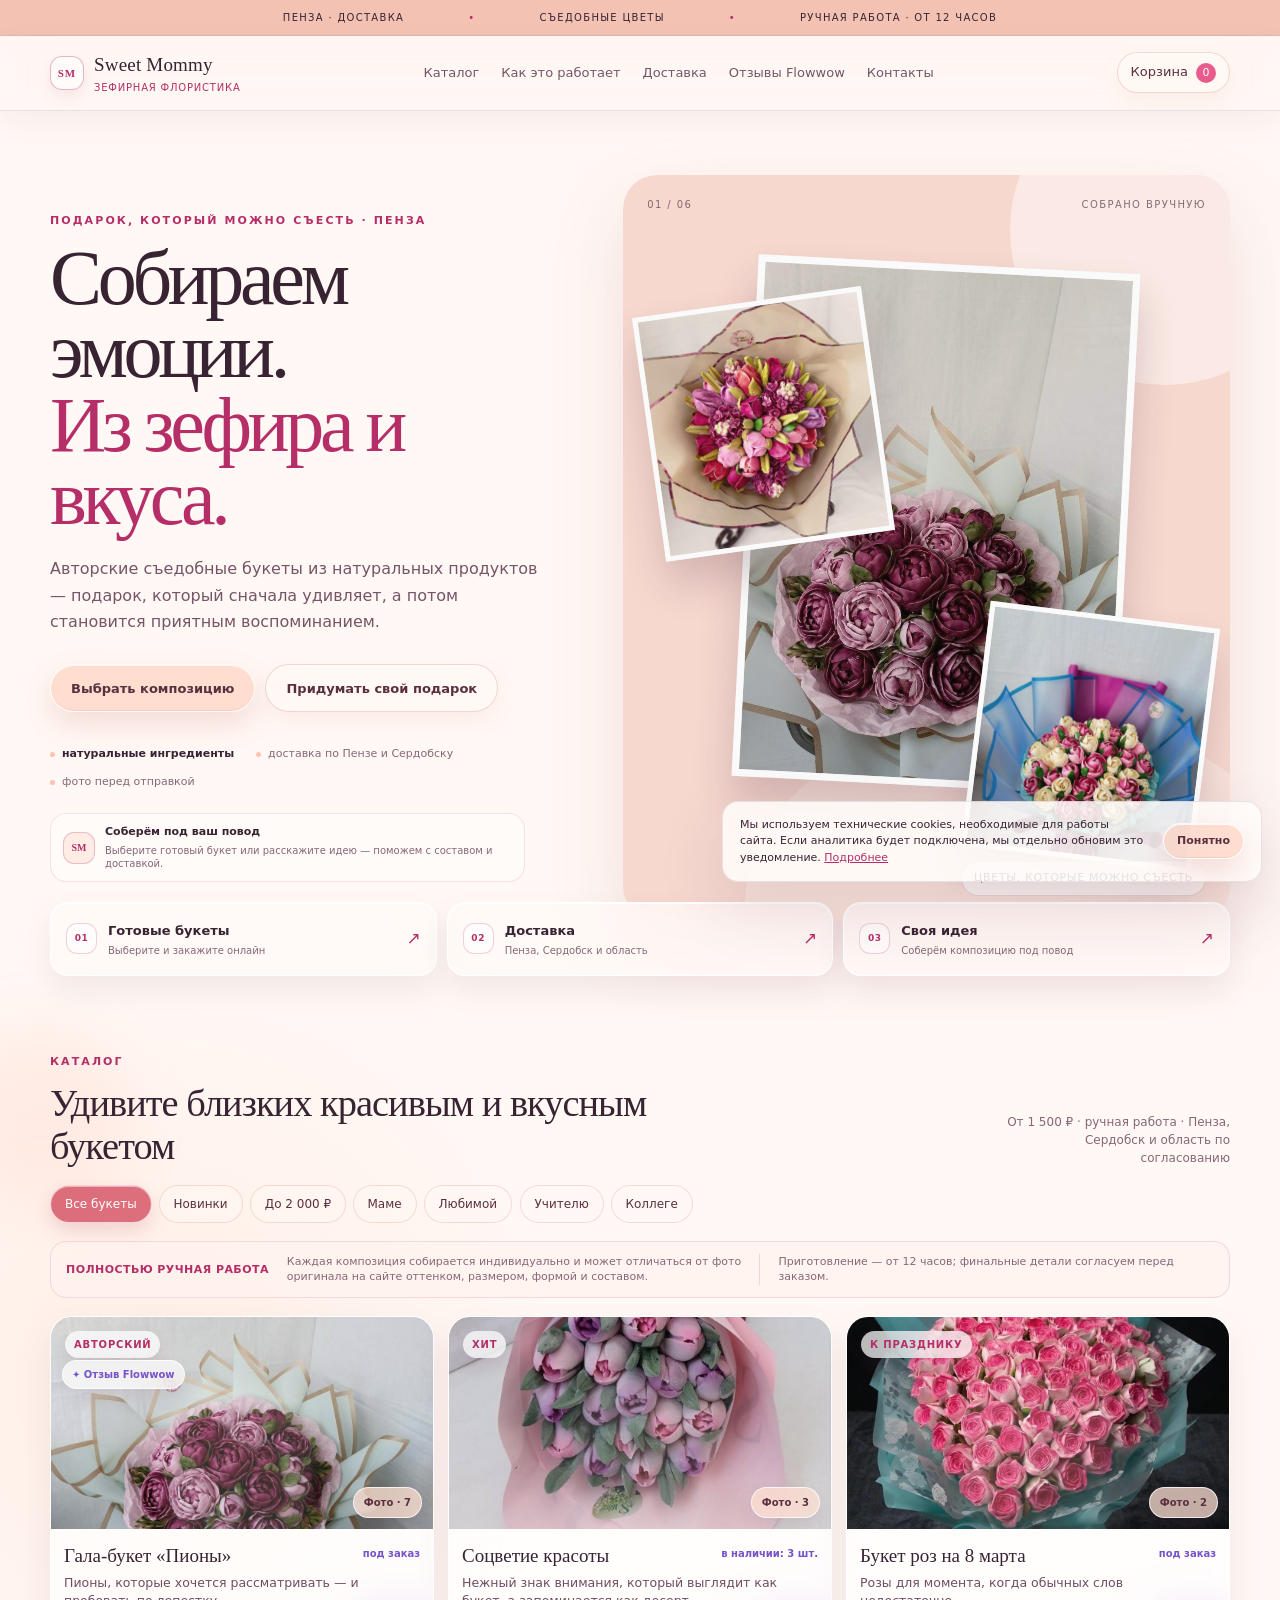
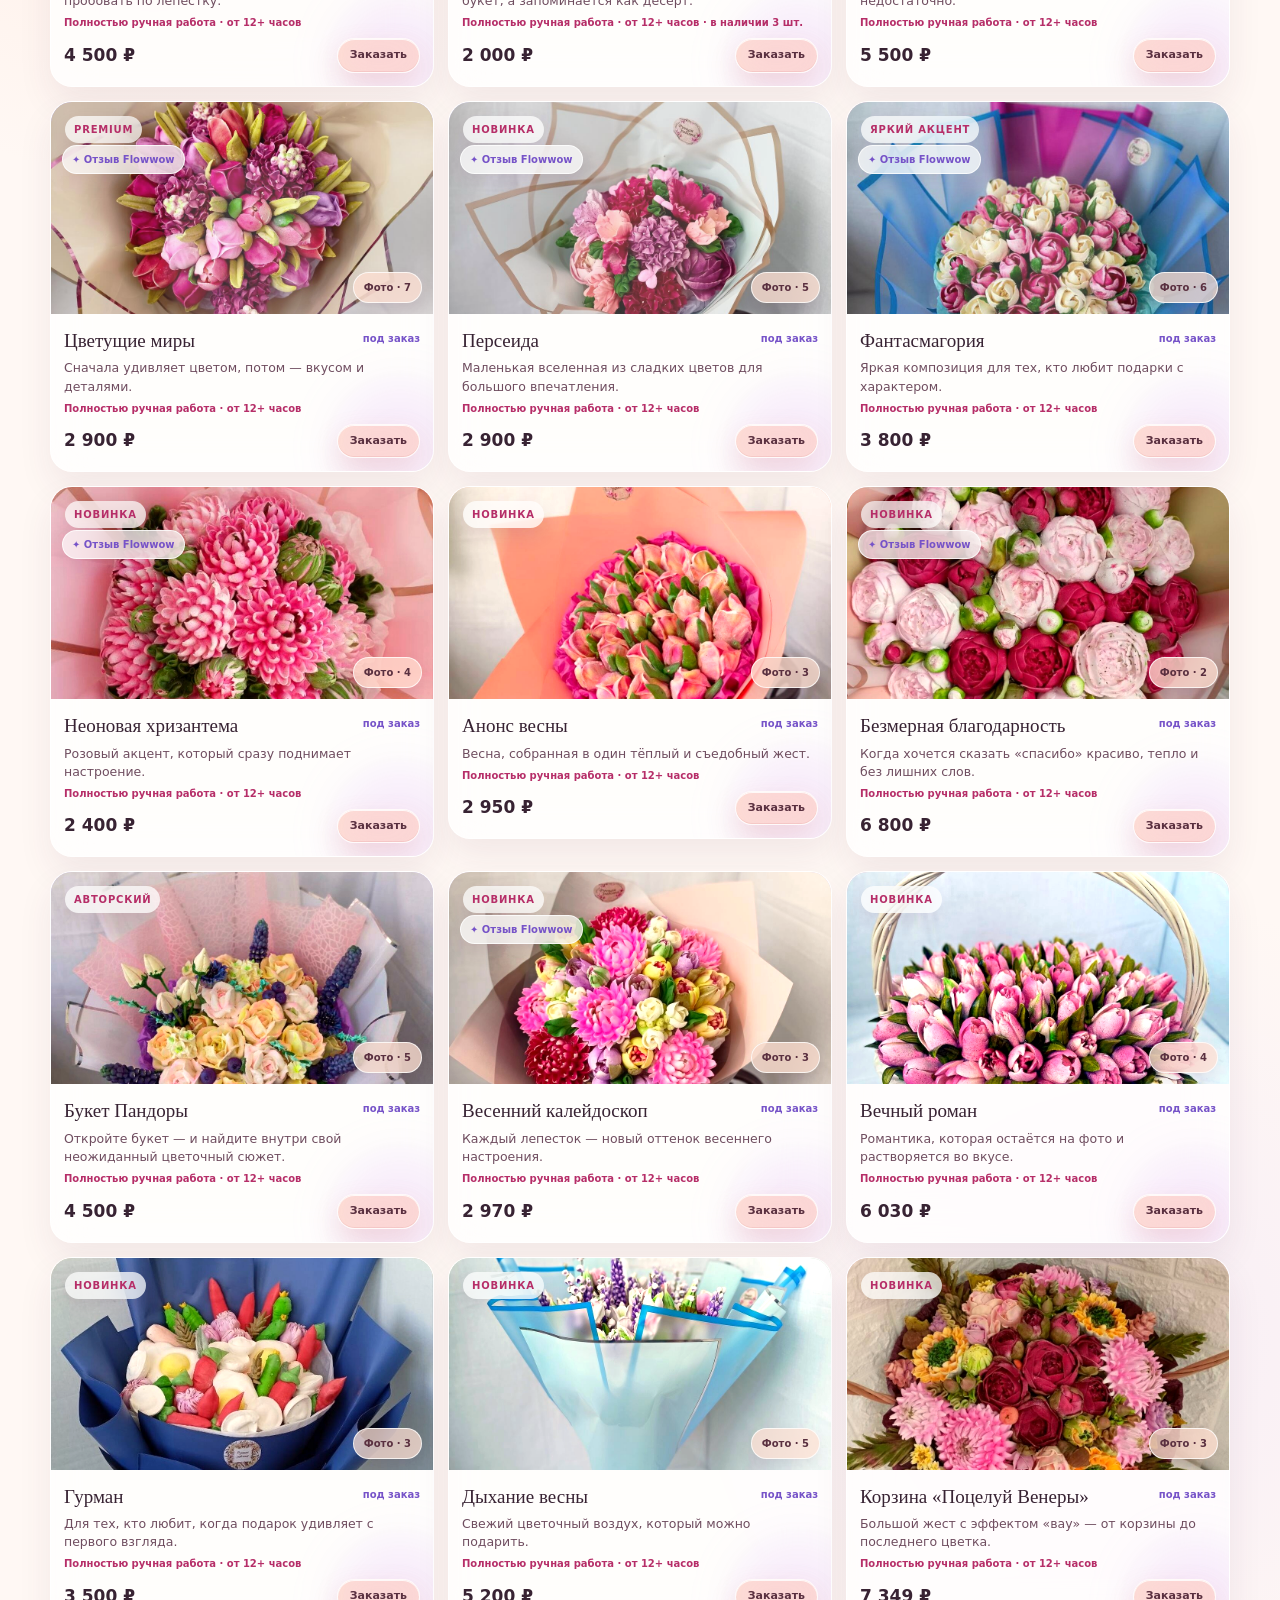
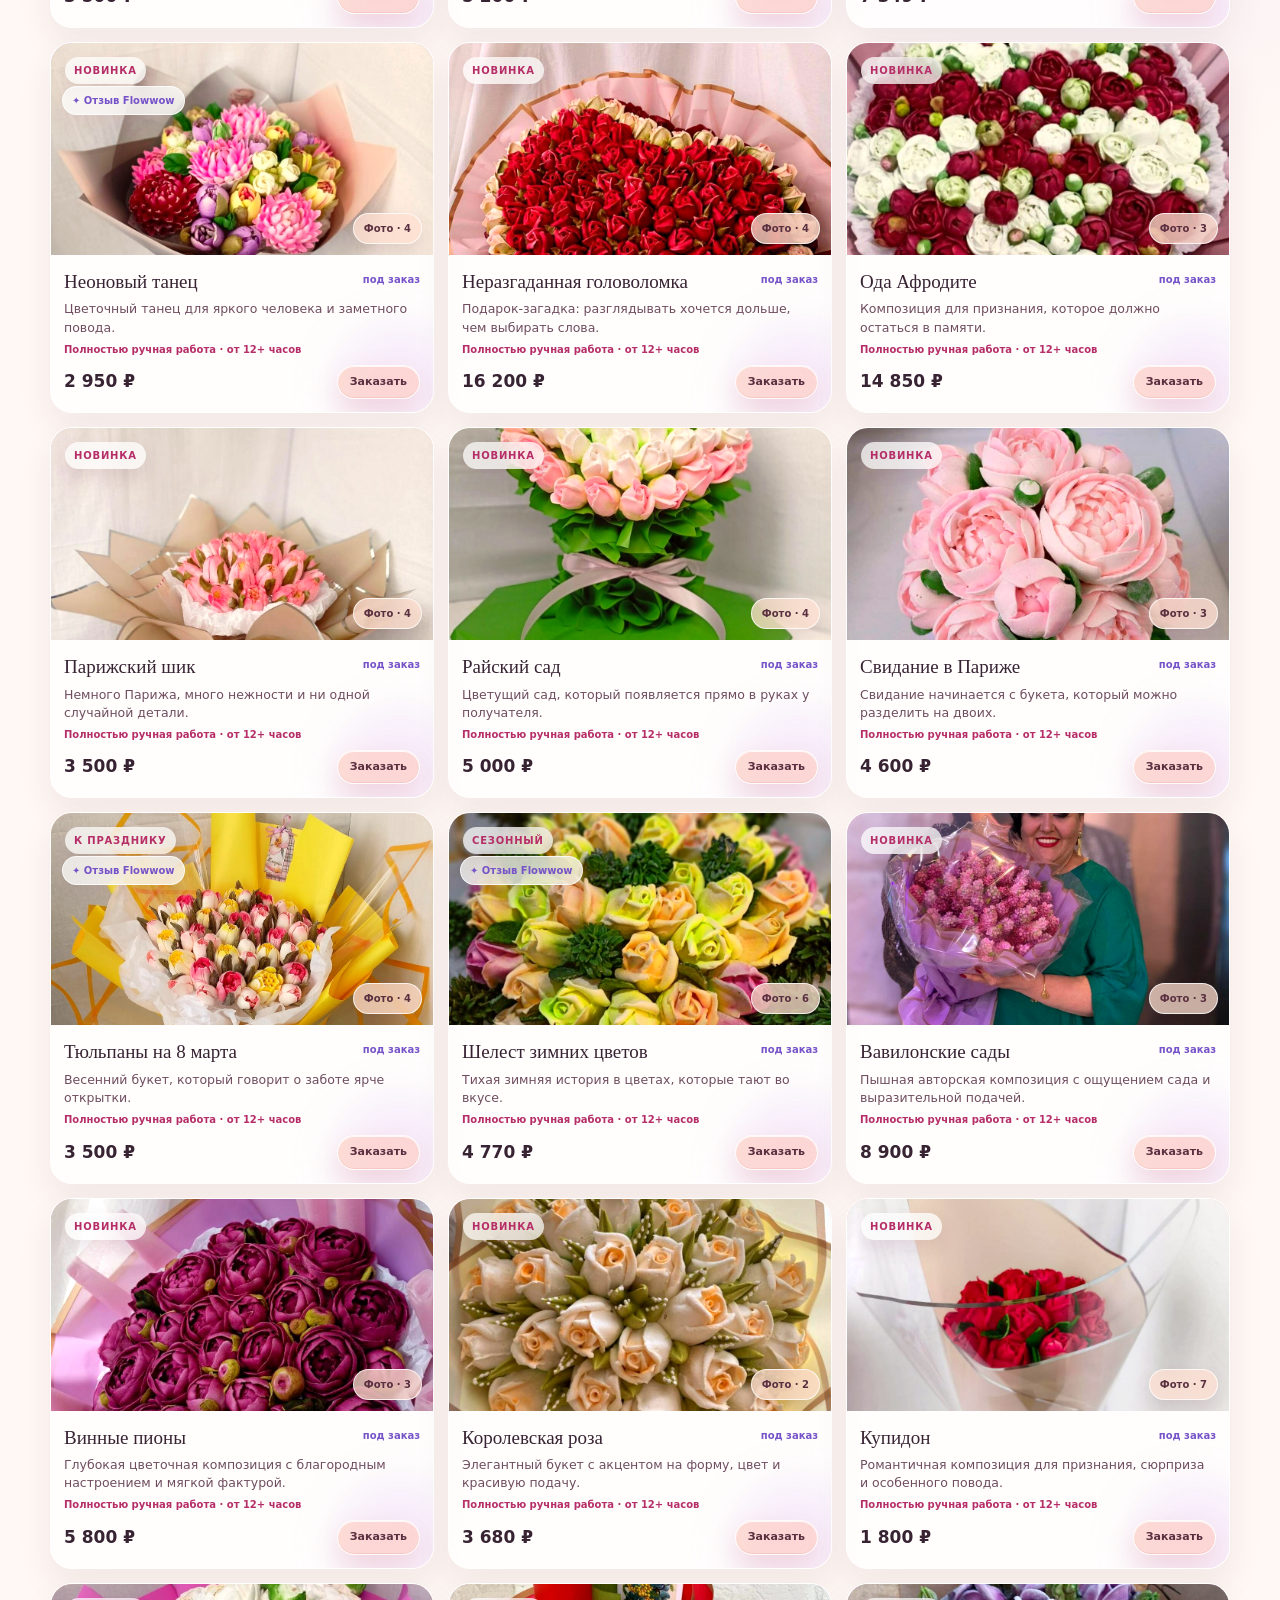
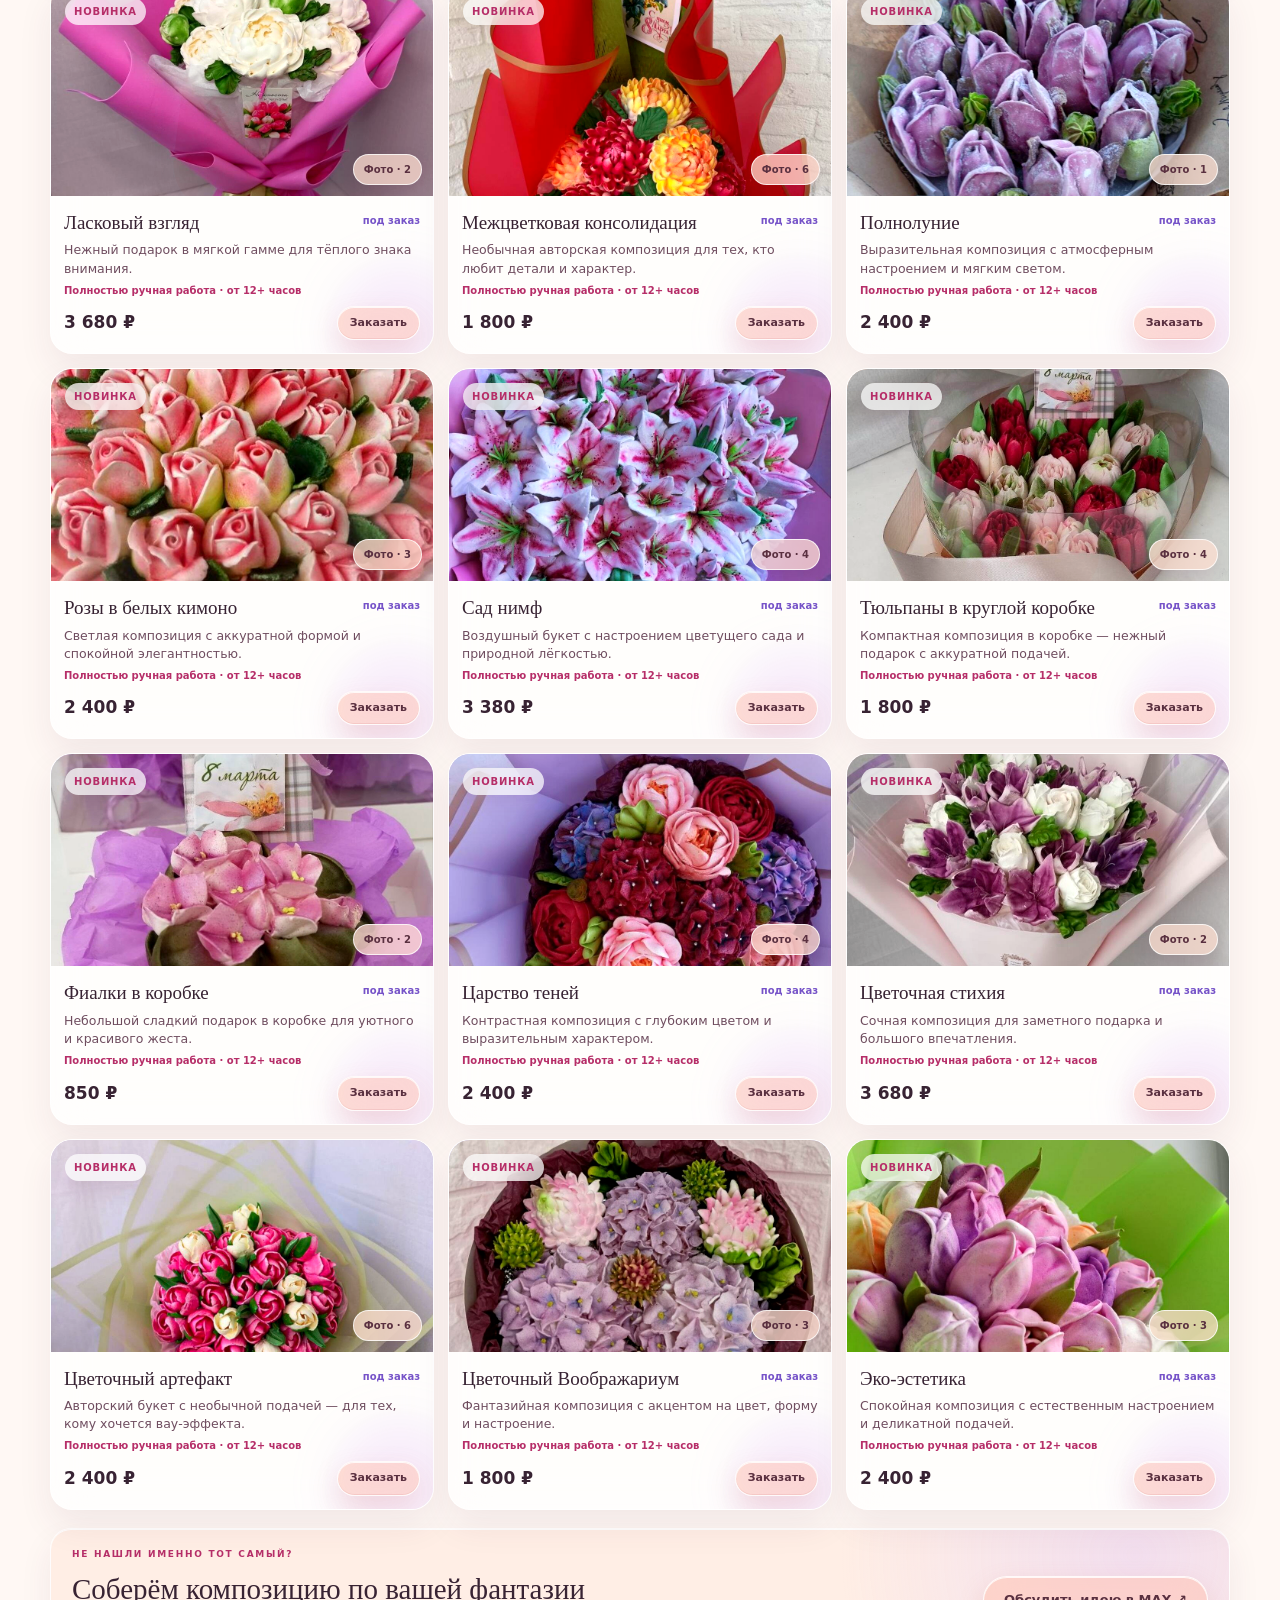
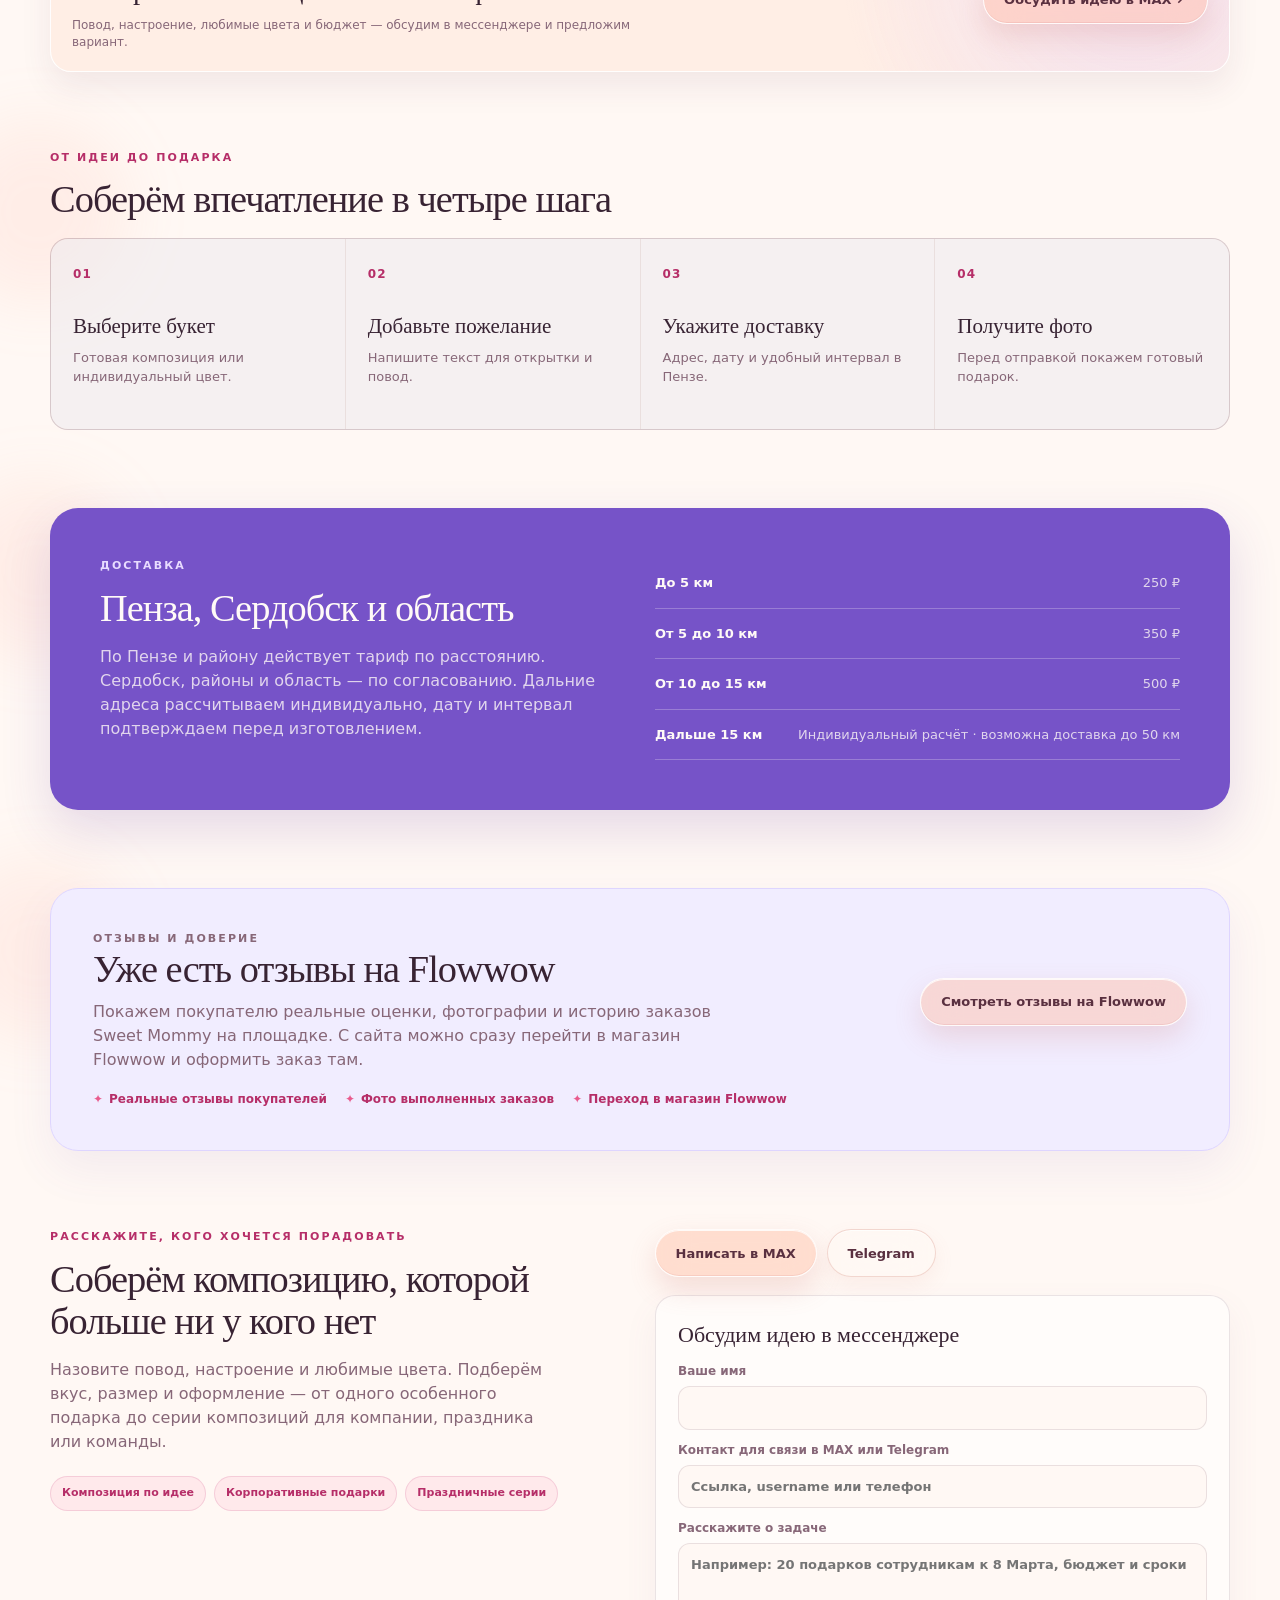
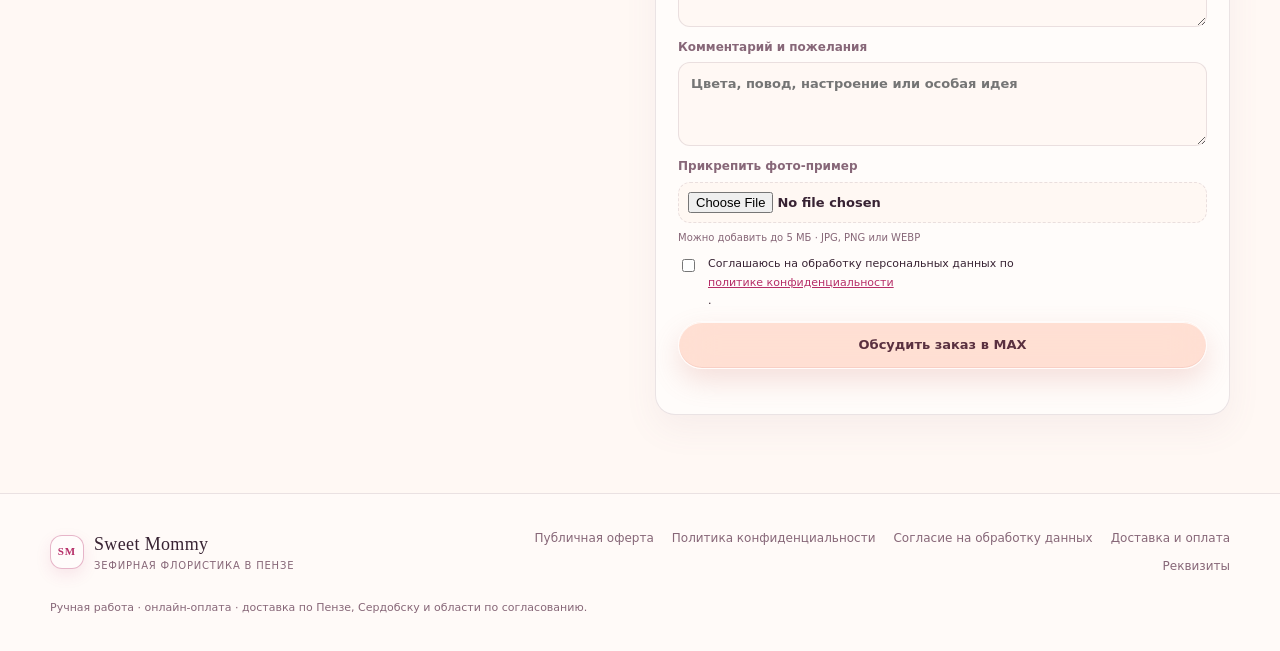
==== commit 224a7b45: "Polish public payment copy and PWA start page" ====
--- a/index.html
+++ b/index.html
@@ -10,15 +10,18 @@
   <meta property="og:title" content="Sweet Mommy — съедобные букеты в Пензе">
   <meta property="og:description" content="Съедобные зефирные букеты и сладкие композиции ручной работы. Соберём подарок под повод, человека и настроение.">
   <meta property="og:locale" content="ru_RU">
+  <link rel="canonical" href="https://zefir58.ru/">
+  <meta property="og:url" content="https://zefir58.ru/">
   <meta name="twitter:card" content="summary">
   <meta name="theme-color" content="#f9f1ef">
   <meta name="mobile-web-app-capable" content="yes">
   <meta name="apple-mobile-web-app-capable" content="yes">
   <meta name="apple-mobile-web-app-status-bar-style" content="default">
   <link rel="manifest" href="manifest.json">
+  <link rel="icon" href="assets/pwa-icon.svg" type="image/svg+xml">
   <link rel="apple-touch-icon" href="assets/pwa-icon.svg">
   <title>Sweet Mommy — съедобные букеты в Пензе</title>
-  <link rel="stylesheet" href="styles.css?v=20260729-storefront34">
+  <link rel="stylesheet" href="styles.css?v=20260801-mobile-checkout-v4">
 </head>
 <body>
   <div class="topline"><span>ПЕНЗА · ДОСТАВКА</span><span>СЪЕДОБНЫЕ ЦВЕТЫ</span><span>РУЧНАЯ РАБОТА · ОТ 12 ЧАСОВ</span></div>
@@ -135,7 +138,7 @@
   <footer class="site-footer">
     <div class="footer-brand"><span class="brand-mark" aria-hidden="true">SM</span><span><strong>Sweet Mommy</strong><small>зефирная флористика в Пензе</small></span></div>
     <div class="footer-links"><a href="legal/offer.html">Публичная оферта</a><a href="legal/privacy.html">Политика конфиденциальности</a><a href="legal/consent.html">Согласие на обработку данных</a><a href="legal/delivery-payment.html">Доставка и оплата</a><a href="legal/requisites.html">Реквизиты</a></div>
-    <p class="footer-note">Демо-версия. Перед запуском заполнить реквизиты продавца, тарифы, контакты и условия возврата.</p>
+    <p class="footer-note">Ручная работа · онлайн-оплата · доставка по Пензе, Сердобску и области по согласованию.</p>
   </footer>
 
   <aside class="cart-drawer" data-cart-drawer aria-hidden="true">
@@ -152,18 +155,39 @@
     <section class="checkout-modal" role="dialog" aria-modal="true" aria-labelledby="checkout-title">
       <div class="modal-header"><div><p class="eyebrow">ОФОРМЛЕНИЕ</p><h2 id="checkout-title">Доставим ваш подарок</h2><p class="checkout-note">Без регистрации: сначала контакты и доставка, затем — защищённая оплата ЮKassa.</p></div><button class="close-button" type="button" data-close-checkout aria-label="Закрыть оформление">×</button></div>
       <form data-checkout-form novalidate>
-        <p class="checkout-mobile-progress"><b>Шаг 1 из 2 · контакты и доставка</b><span>После заполнения откроется защищённая оплата.</span></p>
+        <p class="checkout-mobile-progress"><b>Шаг 1 из 2 · доставка</b><span>Затем откроется защищённая страница ЮKassa.</span></p>
         <div class="checkout-layout">
           <div class="form-column">
-            <fieldset><legend>Контакты заказчика</legend><div class="form-grid"><label>Ваше имя<input name="customer_name" autocomplete="name" required></label><label>Телефон<input name="customer_phone" type="tel" autocomplete="tel" placeholder="+7 ___ ___-__-__" required></label><label>Email для чека<input name="customer_email" type="email" autocomplete="email" placeholder="you@example.ru" required></label></div></fieldset>
-            <fieldset><legend>Получатель и доставка</legend><div class="form-grid"><label>Имя получателя<input name="recipient_name" required></label><label>Телефон получателя<input name="recipient_phone" type="tel" placeholder="+7 ___ ___-__-__" required></label><label class="full">Адрес доставки<input name="address" placeholder="Улица, дом, квартира/офис" required></label><label>Зона доставки<select name="delivery_zone" data-delivery-zone><option value="penza_5">Пенза и район · до 5 км — 250 ₽</option><option value="penza_10">Пенза и район · 5–10 км — 350 ₽</option><option value="penza_15">Пенза и район · 10–15 км — 500 ₽</option><option value="serdobsk_5">Сердобск · до 5 км — 250 ₽</option><option value="serdobsk_10">Сердобск · 5–10 км — 350 ₽</option><option value="serdobsk_15">Сердобск · 10–15 км — 500 ₽</option><option value="outside">Дальше 15 км — индивидуальный расчёт, возможно до 50 км</option></select></label><label>Дата доставки<input name="delivery_date" type="date" required></label><label>Интервал<select name="delivery_slot" required><option value="10:00–13:00">10:00–13:00</option><option value="13:00–16:00">13:00–16:00</option><option value="16:00–19:00">16:00–19:00</option><option value="19:00–21:00">19:00–21:00</option></select></label><label class="full">Текст открытки<textarea name="card_text" rows="2" maxlength="180" placeholder="Например: Любимой маме — с любовью"></textarea></label><label class="full">Комментарий к заказу<textarea name="comment" rows="2" maxlength="300" placeholder="Пожелания по цвету, времени, подъезду..."></textarea></label></div></fieldset>
-              <fieldset><legend>Оплата</legend><input type="hidden" name="payment_method" value="online"><div class="radio-row payment-fixed"><span aria-hidden="true" class="radio-dot"></span><span><b>Только онлайн: карта или СБП</b><small>ЮKassa · защищённая страница оплаты</small></span></div></fieldset>
+            <fieldset class="checkout-section">
+              <legend><span>1</span>Контакты</legend>
+              <div class="form-grid form-grid-compact">
+                <label>Ваше имя<input name="customer_name" autocomplete="name" required></label>
+                <label>Телефон<input name="customer_phone" type="tel" autocomplete="tel" inputmode="tel" placeholder="+7 ___ ___-__-__" required></label>
+                <label class="full">Email для чека<input name="customer_email" type="email" autocomplete="email" inputmode="email" placeholder="you@example.ru" required></label>
+              </div>
+            </fieldset>
+            <fieldset class="checkout-section">
+              <legend><span>2</span>Получатель и доставка</legend>
+              <div class="form-grid form-grid-compact">
+                <label>Имя получателя<input name="recipient_name" autocomplete="name" required></label>
+                <label>Телефон получателя<input name="recipient_phone" type="tel" inputmode="tel" placeholder="+7 ___ ___-__-__" required></label>
+                <label class="full">Адрес доставки<input name="address" autocomplete="street-address" placeholder="Улица, дом, квартира/офис" required></label>
+                <label class="full">Зона доставки<select name="delivery_zone" data-delivery-zone><option value="penza_5">Пенза и район · до 5 км — 250 ₽</option><option value="penza_10">Пенза и район · 5–10 км — 350 ₽</option><option value="penza_15">Пенза и район · 10–15 км — 500 ₽</option><option value="serdobsk_5">Сердобск · до 5 км — 250 ₽</option><option value="serdobsk_10">Сердобск · 5–10 км — 350 ₽</option><option value="serdobsk_15">Сердобск · 10–15 км — 500 ₽</option><option value="outside">Дальше 15 км — индивидуальный расчёт, возможно до 50 км</option></select></label>
+                <label>Дата доставки<input name="delivery_date" type="date" required></label>
+                <label>Время доставки<input name="delivery_slot" type="time" min="09:00" max="20:00" step="1800" value="09:00" required aria-describedby="delivery-time-help"><span class="field-note" id="delivery-time-help">С 09:00 до 20:00</span></label>
+                <label class="full">Текст открытки<textarea name="card_text" rows="2" maxlength="180" placeholder="Например: Любимой маме — с любовью"></textarea></label>
+                <label class="full">Комментарий к заказу<textarea name="comment" rows="2" maxlength="300" placeholder="Пожелания по цвету, времени, подъезду..."></textarea></label>
+              </div>
+            </fieldset>
+            <fieldset class="checkout-section checkout-section-payment"><legend><span>3</span>Оплата</legend><input type="hidden" name="payment_method" value="online"><div class="radio-row payment-fixed"><span aria-hidden="true" class="radio-dot"></span><span><b>Онлайн: карта или СБП</b><small>ЮKassa · защищённая страница оплаты</small></span></div></fieldset>
+            <div class="checkout-consents">
               <label class="check-row"><input type="checkbox" name="offer_consent" required><span>Я принимаю <a href="legal/offer.html" target="_blank" rel="noopener">публичную оферту</a> и <a href="legal/delivery-payment.html" target="_blank" rel="noopener">условия доставки и оплаты</a>.</span></label>
               <label class="check-row"><input type="checkbox" name="privacy_consent" required><span>Я даю согласие на обработку персональных данных по <a href="legal/privacy.html" target="_blank" rel="noopener">политике конфиденциальности</a>.</span></label>
-            <label class="check-row"><input type="checkbox" name="marketing_consent"><span>Хочу получать новости и промокоды Sweet Mommy.</span></label>
+              <label class="check-row"><input type="checkbox" name="marketing_consent"><span>Хочу получать новости и промокоды Sweet Mommy.</span></label>
+            </div>
             <div class="form-message" data-form-message role="status" aria-live="polite"></div>
           </div>
-          <div class="order-summary"><h3>Ваш заказ</h3><div data-checkout-items></div><div class="summary-line"><span>Товары</span><b data-checkout-subtotal>0 ₽</b></div><div class="summary-line"><span>Доставка</span><b data-checkout-delivery>250 ₽</b></div><div class="summary-total"><span>Итого</span><b data-checkout-total>0 ₽</b></div><button class="button button-primary button-wide" type="submit">Перейти к оплате</button><p class="secure-note">Данные карты вводятся на защищённой странице платёжного сервиса. Sweet Mommy не хранит данные банковских карт.</p><p class="secure-note">Букеты полностью ручной работы: оттенок, размер и форма могут отличаться от фото. Изготовление — от 12 часов.</p></div>
+          <div class="order-summary"><div class="summary-heading"><h3>Ваш заказ</h3><span>ЮKassa · карта или СБП</span></div><div data-checkout-items></div><div class="summary-line"><span>Товары</span><b data-checkout-subtotal>0 ₽</b></div><div class="summary-line"><span>Доставка</span><b data-checkout-delivery>250 ₽</b></div><div class="summary-total"><span>Итого</span><b data-checkout-total>0 ₽</b></div><button class="button button-primary button-wide" type="submit">Перейти к оплате</button><p class="secure-note">Карта вводится на защищённой странице ЮKassa. Мы не храним платёжные данные.</p><p class="secure-note">Композиция ручной работы; оттенок и форма могут отличаться от фото. Изготовление — от 12 часов.</p></div>
         </div>
       </form>
     </section>
@@ -177,6 +201,6 @@
     <div class="cookie-banner" data-cookie-banner><span>Мы используем технические cookies, необходимые для работы сайта. Если аналитика будет подключена, мы отдельно обновим это уведомление. <a href="legal/privacy.html">Подробнее</a></span><button class="button button-primary" type="button" data-cookie-ok>Понятно</button></div>
     <div class="pwa-hint" data-pwa-hint role="status" aria-live="polite" hidden></div>
   <script src="https://st.max.ru/js/max-web-app.js"></script>
-  <script src="app.js?v=20260801-mobile-payment-v2" defer></script>
+  <script src="app.js?v=20260801-public-copy-v5" defer></script>
 </body>
 </html>
--- a/styles.css
+++ b/styles.css
@@ -1338,3 +1338,136 @@
   .storefront-custom-cta { margin-top: 13px; padding: 16px; }
   .storefront-custom-cta .button { width: 100%; }
 }
+
+/* Compact checkout: native calendar and time controls stay familiar on phones. */
+.checkout-modal .modal-header { margin-bottom: 16px; }
+.checkout-modal .modal-header h2 { margin: 0; font-size: clamp(28px, 3.4vw, 38px); line-height: 1.02; }
+.checkout-note { max-width: 520px; margin-top: 6px; line-height: 1.42; }
+.checkout-layout { align-items: start; gap: 16px; }
+.form-column { display: grid; gap: 10px; }
+.checkout-section {
+  margin: 0;
+  padding: 15px;
+  border: 1px solid rgba(190, 86, 126, .14);
+  border-radius: 17px;
+  background: rgba(255, 246, 241, .72);
+  box-shadow: inset 0 1px 0 rgba(255, 255, 255, .78);
+}
+.checkout-section legend {
+  display: flex;
+  align-items: center;
+  gap: 7px;
+  margin: 0 0 11px;
+  color: var(--ink);
+  font-family: Georgia, serif;
+  font-size: 18px;
+}
+.checkout-section legend span {
+  display: grid;
+  width: 20px;
+  height: 20px;
+  place-items: center;
+  border: 1px solid rgba(190, 86, 126, .25);
+  border-radius: 50%;
+  background: rgba(255, 226, 213, .78);
+  color: var(--rose-dark);
+  font-family: inherit;
+  font-size: 11px;
+  font-weight: 700;
+}
+.form-grid-compact { gap: 9px 10px; }
+.checkout-section label { gap: 5px; font-size: 11px; }
+.checkout-section input,
+.checkout-section select,
+.checkout-section textarea {
+  min-height: 42px;
+  padding: 10px 11px;
+  border-color: rgba(164, 111, 135, .17);
+  border-radius: 11px;
+  background: rgba(255, 252, 249, .92);
+}
+.checkout-section textarea { min-height: 58px; }
+.checkout-section-payment { padding-bottom: 12px; }
+.checkout-section-payment .radio-row { margin: 0; }
+.checkout-section-payment .radio-row b { font-size: 12px; }
+.checkout-section-payment .radio-row small { margin-top: 2px; }
+.checkout-consents {
+  display: grid;
+  gap: 4px;
+  padding: 4px 2px 0;
+}
+.checkout-consents .check-row { margin: 0; line-height: 1.38; }
+.summary-heading {
+  display: flex;
+  align-items: baseline;
+  justify-content: space-between;
+  gap: 8px;
+  margin-bottom: 9px;
+}
+.summary-heading h3 { margin: 0; }
+.summary-heading span {
+  color: var(--rose-dark);
+  font-size: 9px;
+  font-weight: 800;
+  letter-spacing: .04em;
+  text-transform: uppercase;
+  white-space: nowrap;
+}
+.order-summary {
+  position: sticky;
+  top: 16px;
+  padding: 16px;
+  border: 1px solid rgba(255, 255, 255, .86);
+  border-radius: 18px;
+  background: rgba(255, 238, 229, .88);
+  box-shadow: 0 14px 28px rgba(104, 58, 86, .08), inset 0 1px 0 rgba(255,255,255,.74);
+}
+.order-summary h3 { font-size: 21px; }
+.summary-product { padding: 7px 0; font-size: 11px; }
+.summary-line { margin-top: 10px; font-size: 12px; }
+.summary-total { margin: 13px 0; padding-top: 11px; }
+.summary-total b { font-size: 20px; }
+.order-summary .button-wide { min-height: 48px; }
+.secure-note { margin-top: 8px; font-size: 9px; line-height: 1.38; }
+
+@media (max-width: 820px) {
+  .modal-backdrop { padding: 10px; }
+  .checkout-modal {
+    max-height: calc(100dvh - 20px);
+    margin: 0 auto;
+    padding: 18px 15px calc(24px + env(safe-area-inset-bottom));
+    overflow-y: auto;
+    border-radius: 22px;
+    -webkit-overflow-scrolling: touch;
+  }
+  .checkout-modal .modal-header { gap: 12px; margin-bottom: 12px; }
+  .checkout-modal .modal-header h2 { font-size: 30px; }
+  .checkout-note { font-size: 11px; }
+  .close-button { width: 38px; height: 38px; padding: 0; font-size: 31px; }
+  .checkout-mobile-progress { margin: 0 0 11px; padding: 9px 11px; border-radius: 12px; font-size: 11px; }
+  .checkout-layout { gap: 12px; }
+  .form-column { gap: 8px; }
+  .checkout-section { padding: 12px; border-radius: 15px; }
+  .checkout-section legend { margin-bottom: 9px; font-size: 17px; }
+  .checkout-section input,
+  .checkout-section select,
+  .checkout-section textarea { min-height: 44px; font-size: 16px; }
+  .checkout-section textarea { min-height: 58px; }
+  .checkout-section .form-grid { gap: 8px; }
+  .checkout-section label { font-size: 11px; }
+  .field-note { margin-top: 1px; }
+  .delivery-availability-note { margin: -2px 2px 0; font-size: 10px; }
+  .checkout-consents { gap: 6px; padding: 2px 1px; }
+  .checkout-consents .check-row { gap: 8px; font-size: 10px; }
+  .order-summary {
+    position: static;
+    padding: 14px;
+    border-radius: 16px;
+  }
+  .summary-heading { margin-bottom: 6px; }
+  .summary-product { padding: 6px 0; }
+  .summary-line { margin-top: 8px; }
+  .summary-total { margin: 11px 0; }
+  .order-summary .button-wide { min-height: 52px; font-size: 14px; }
+  .secure-note { font-size: 9px; }
+}
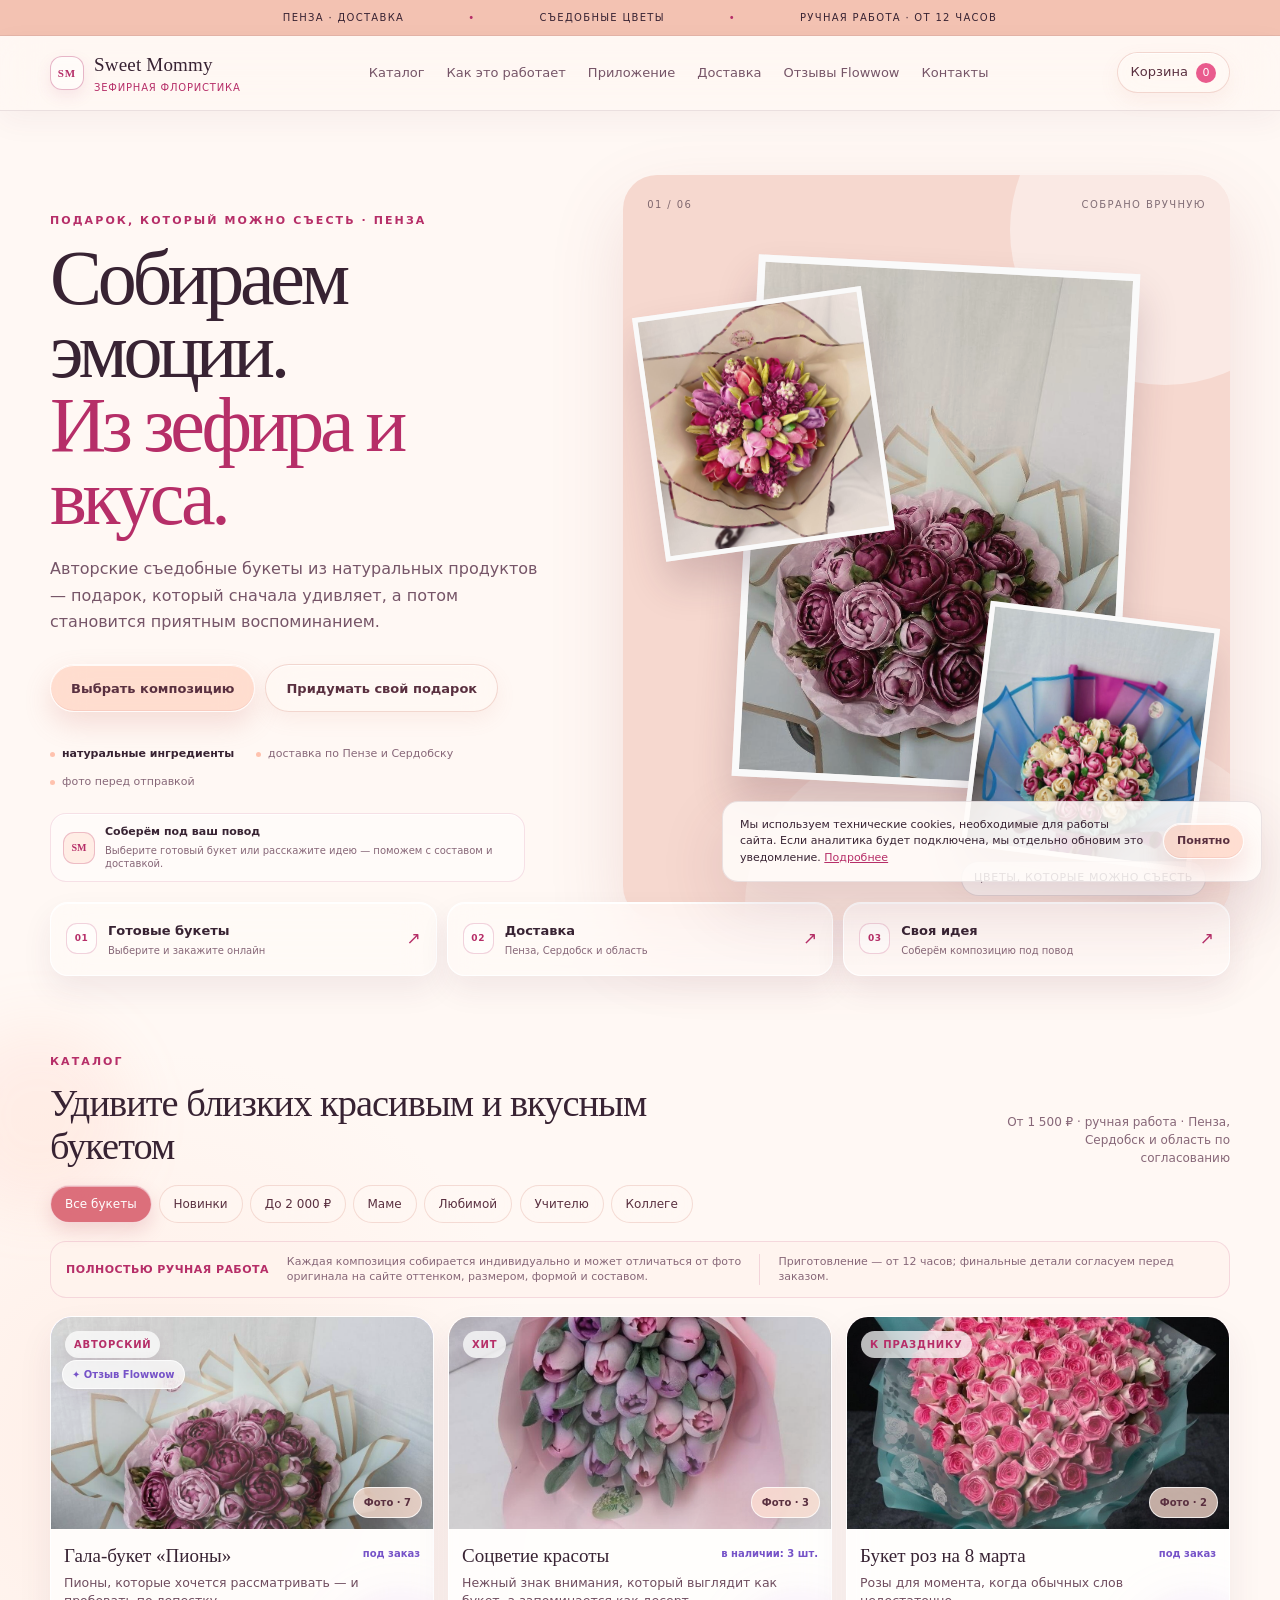
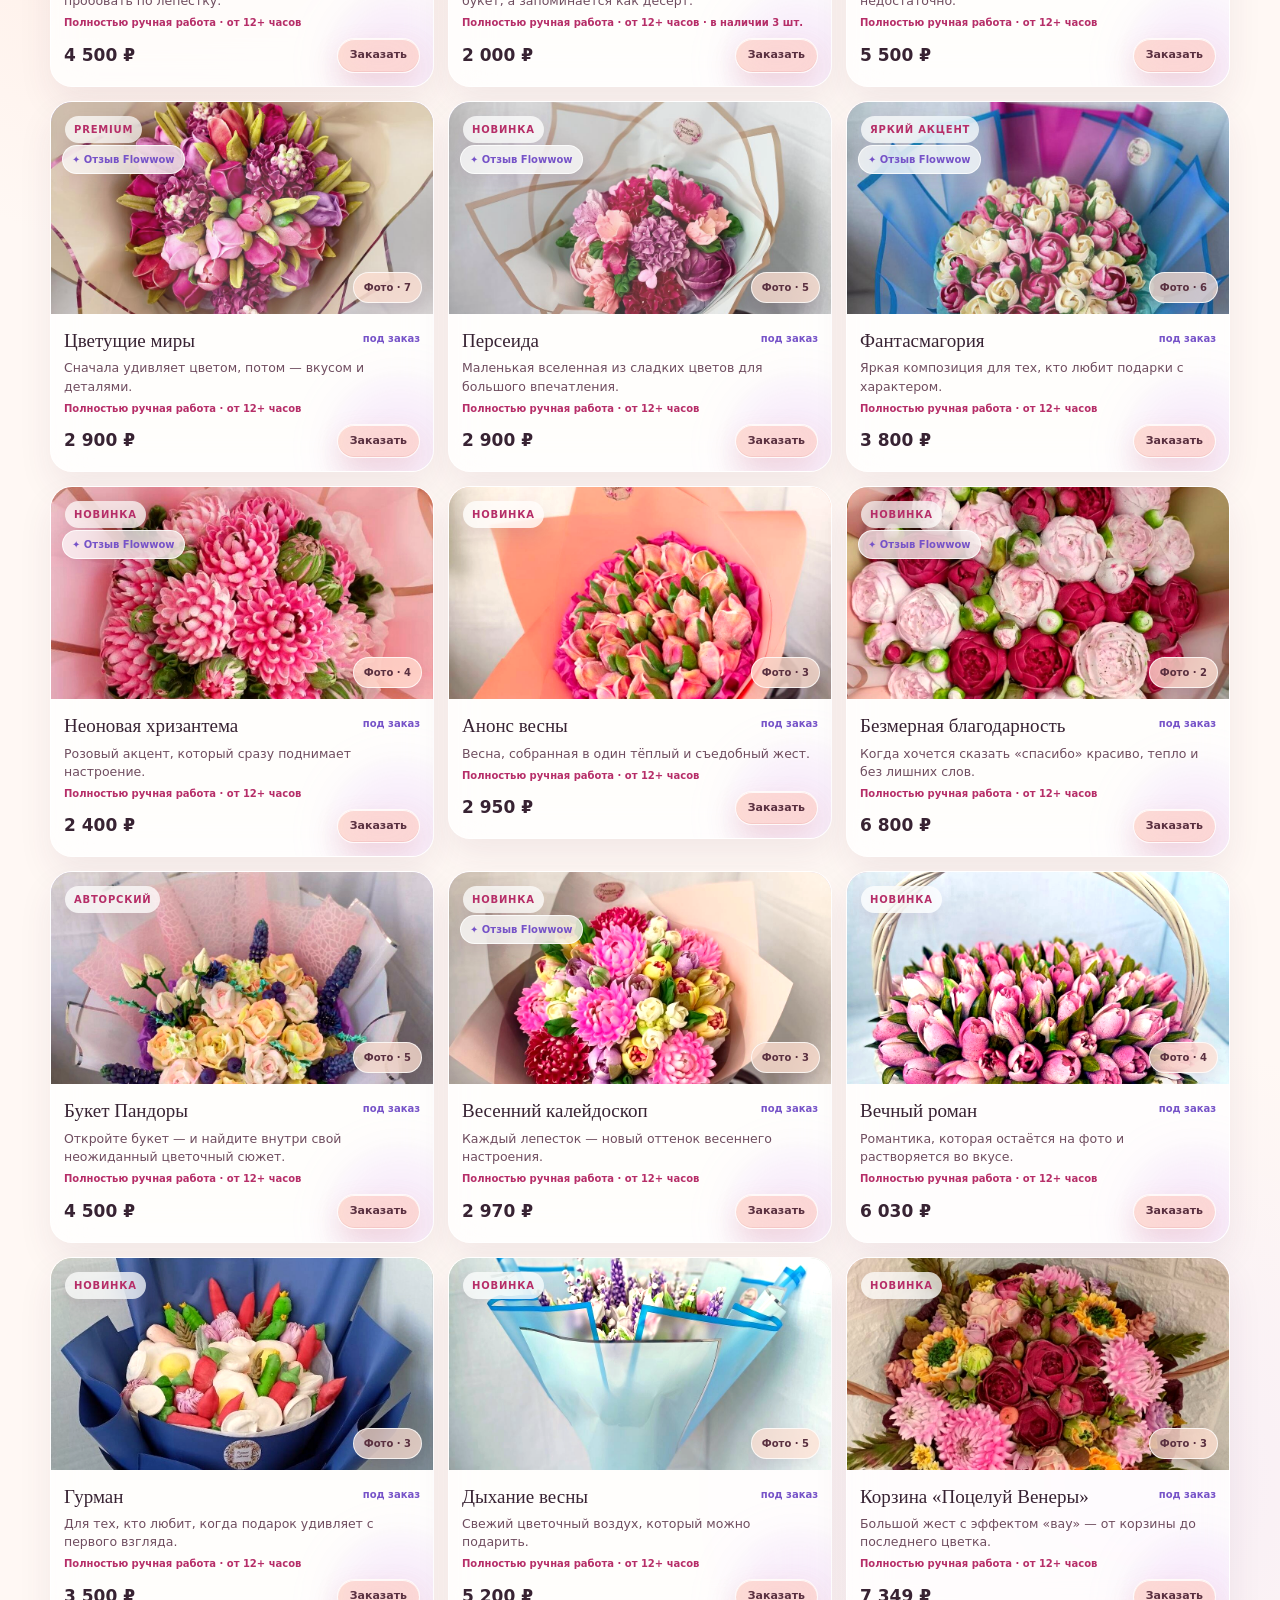
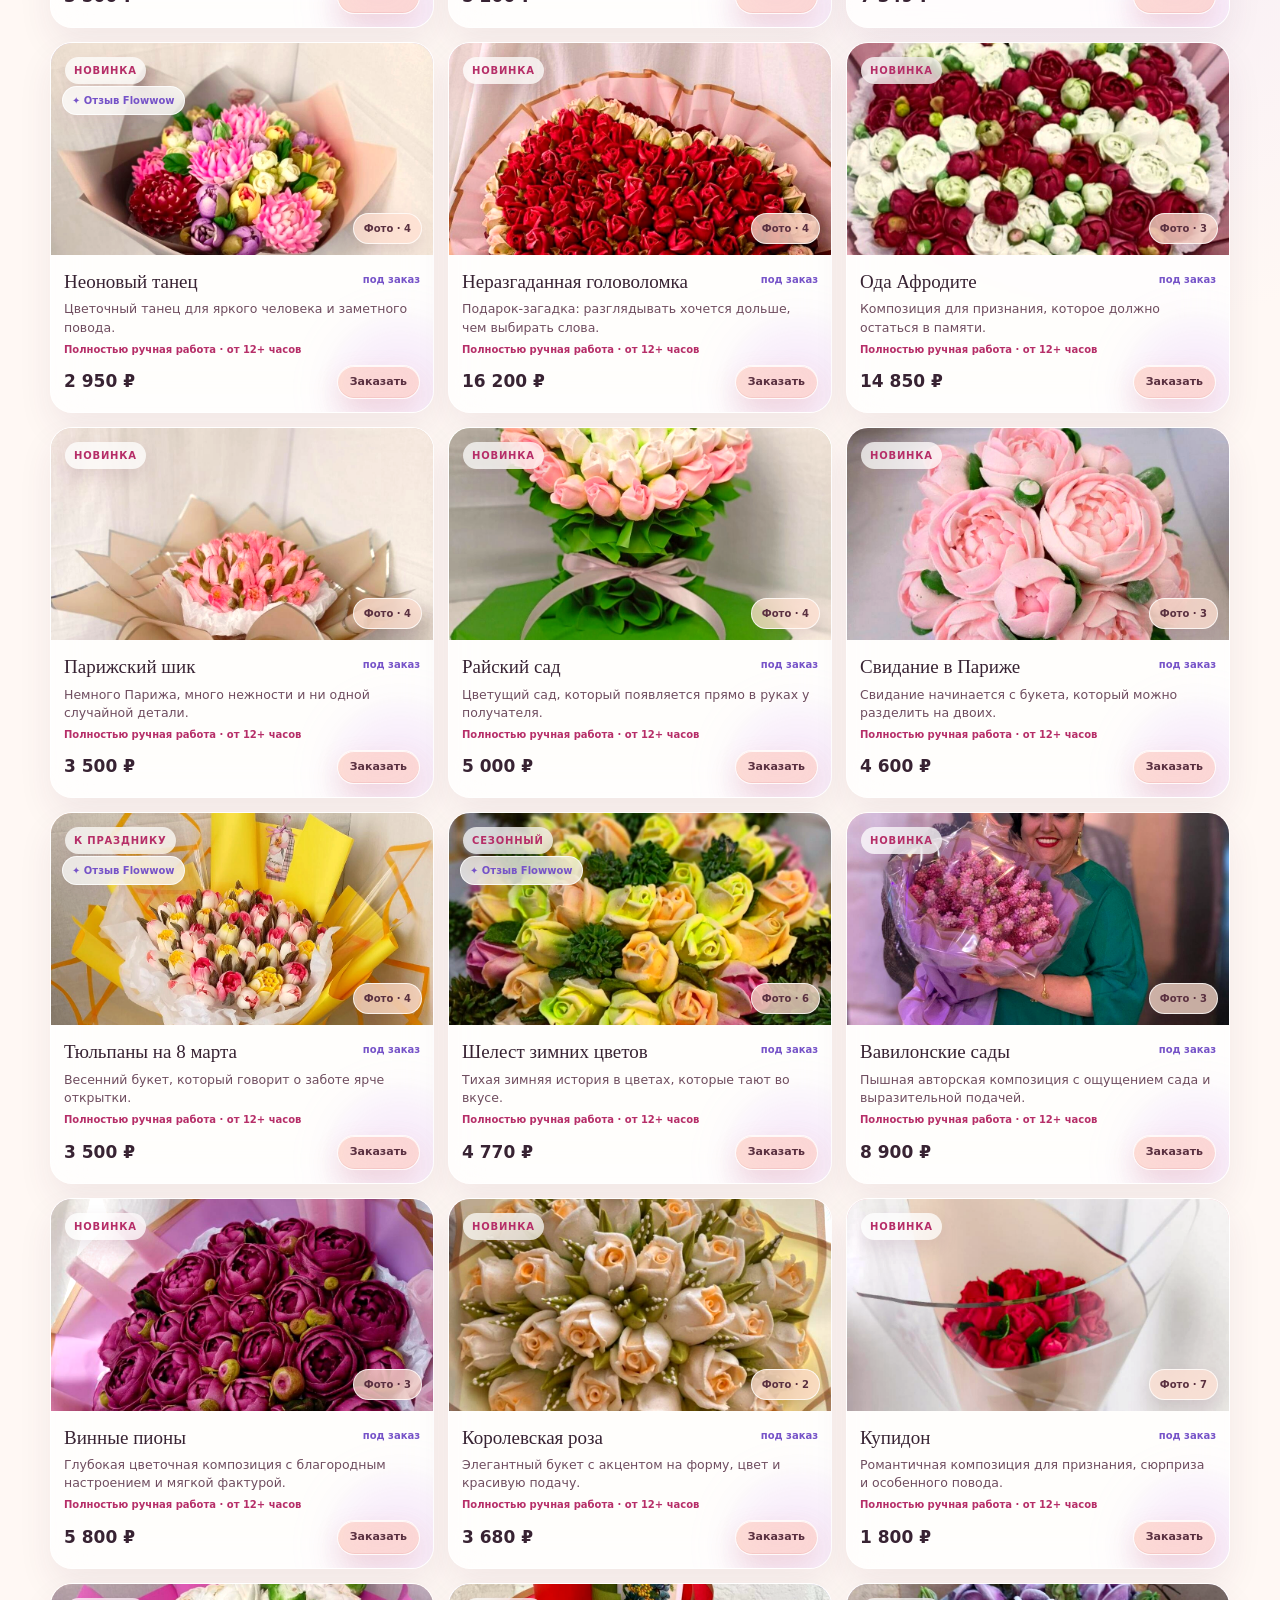
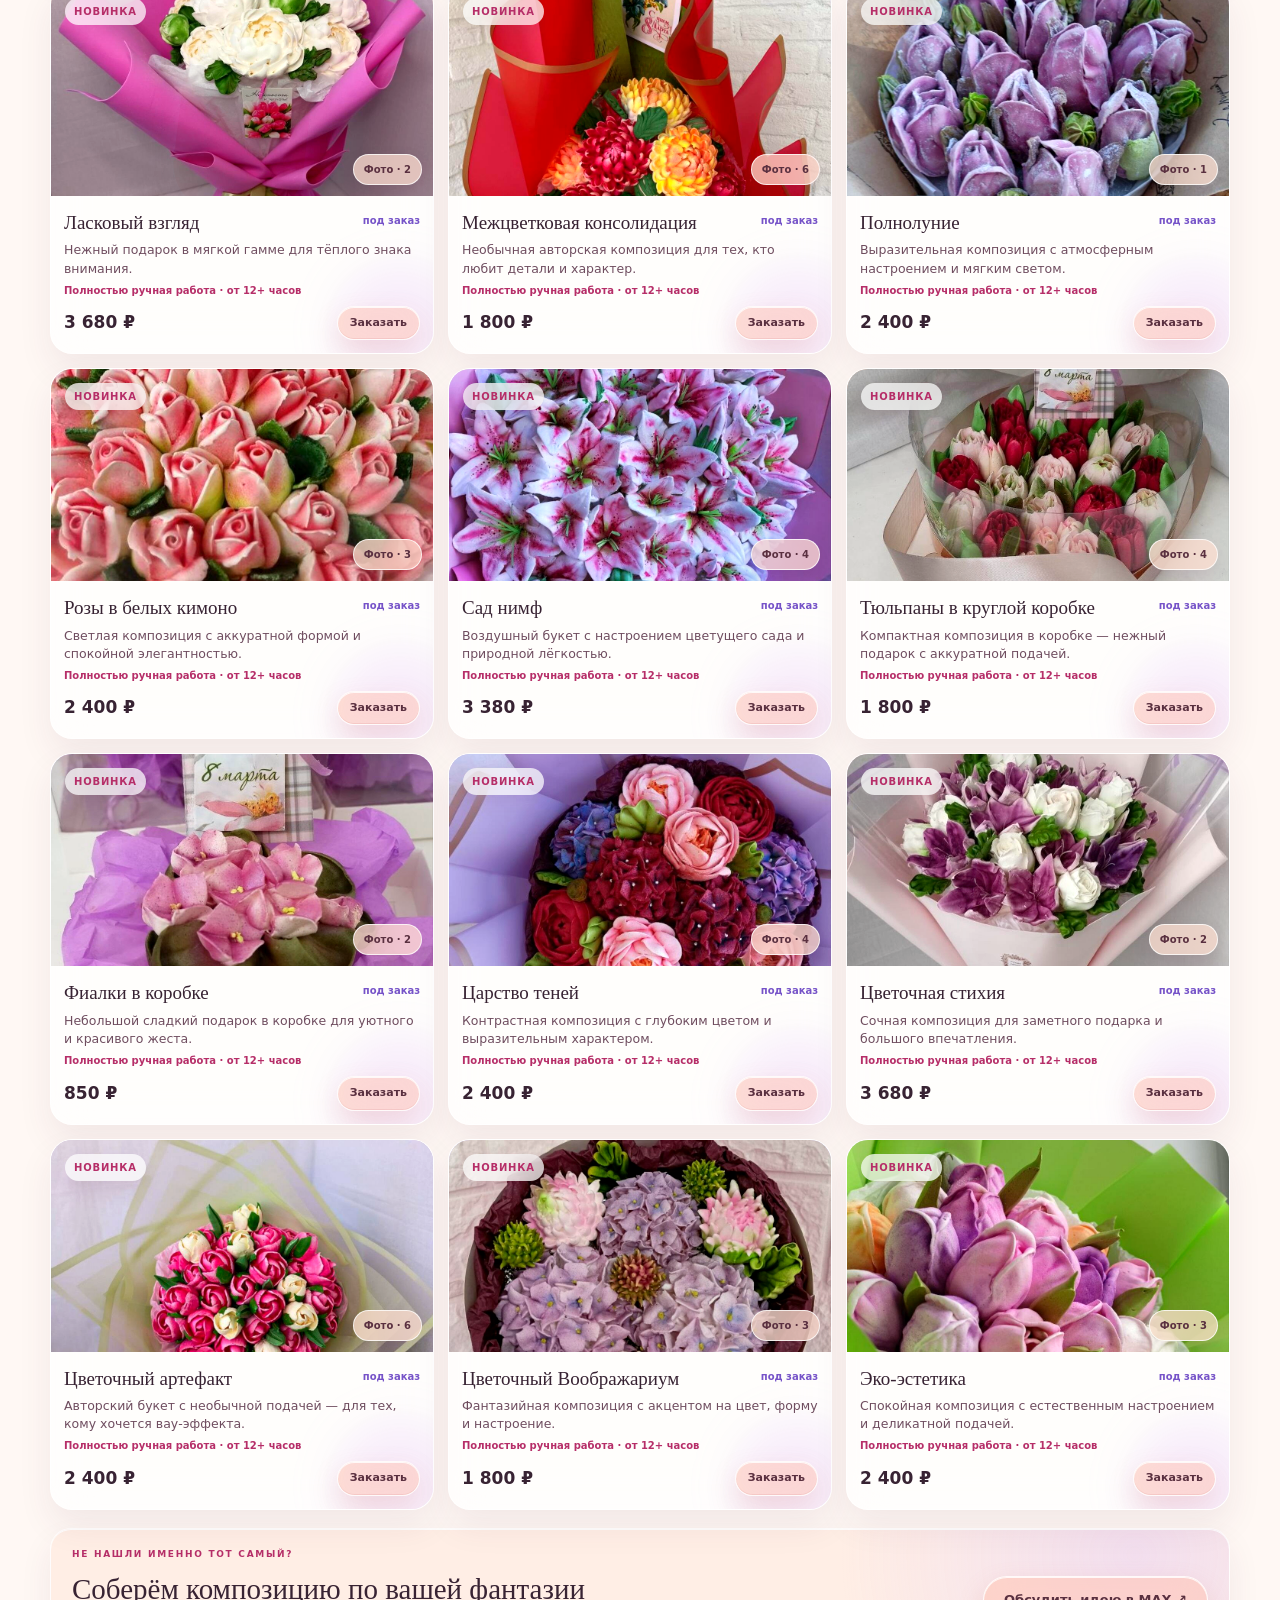
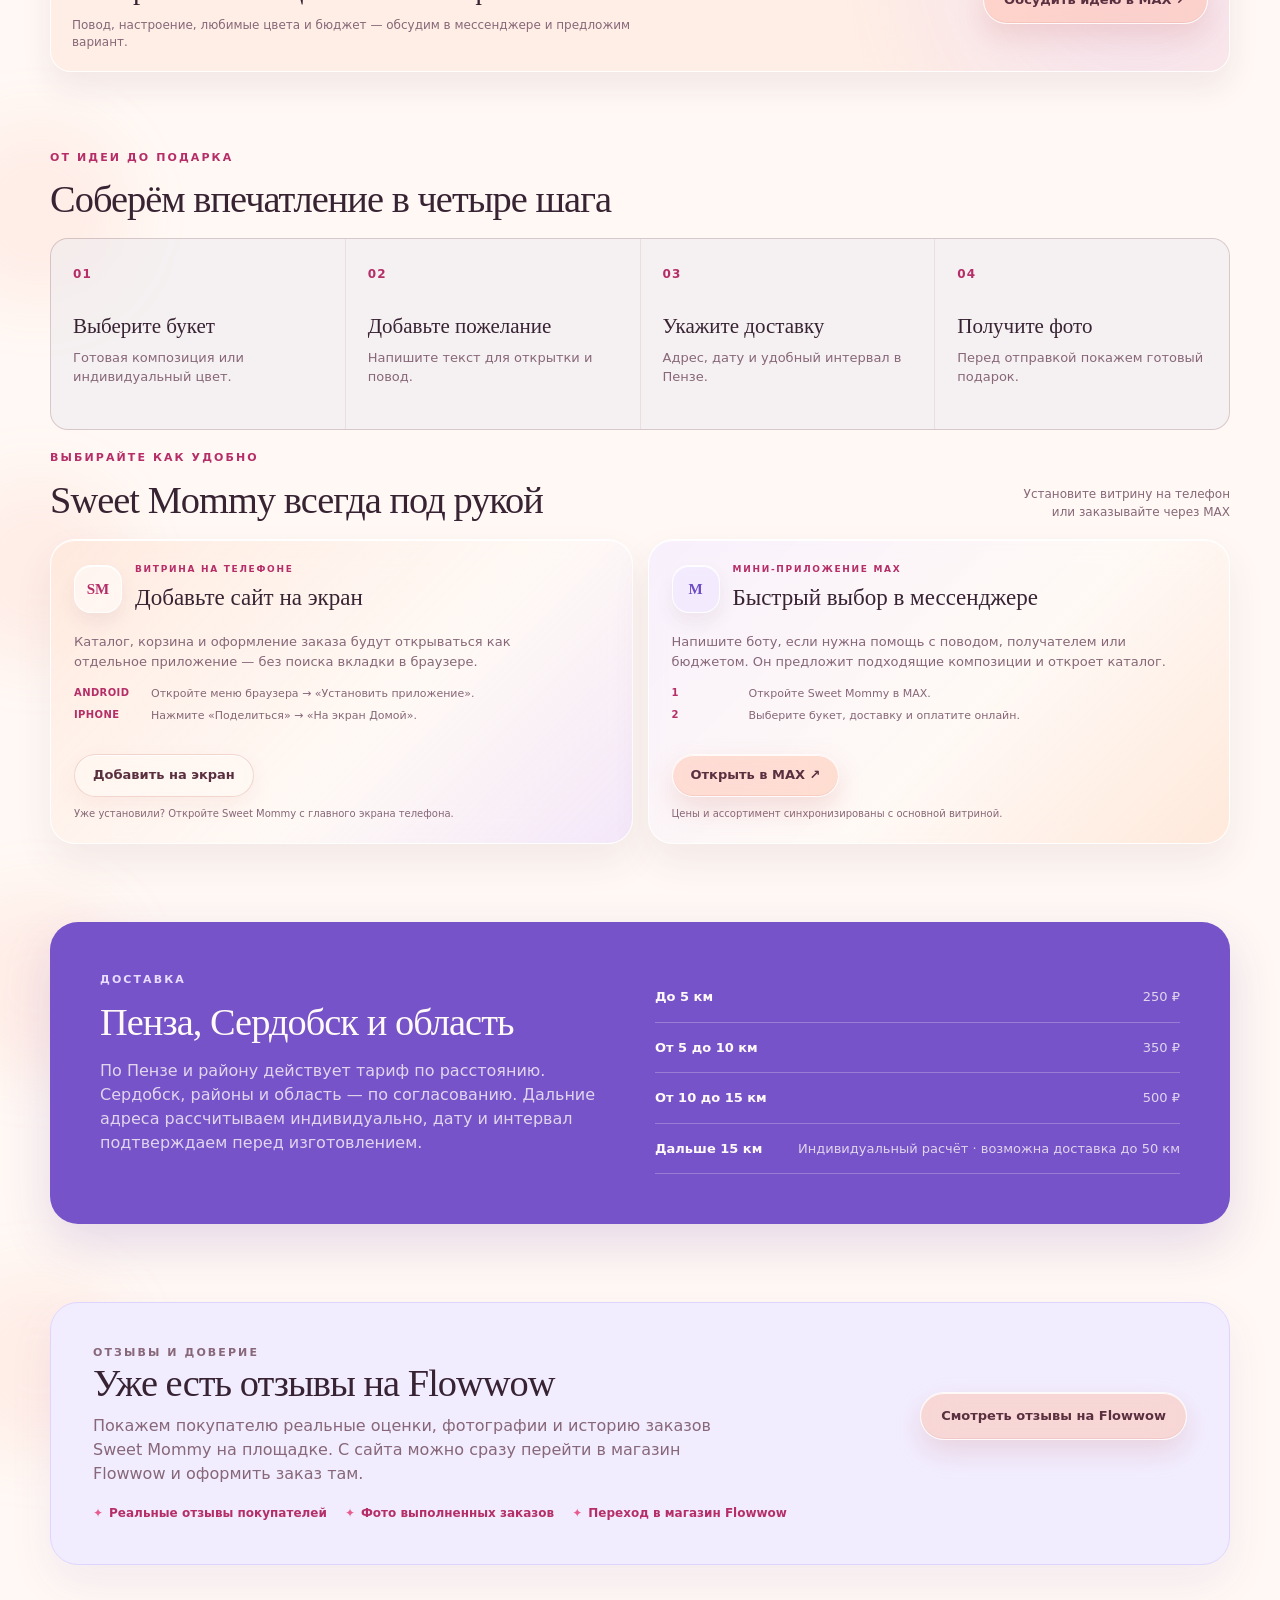
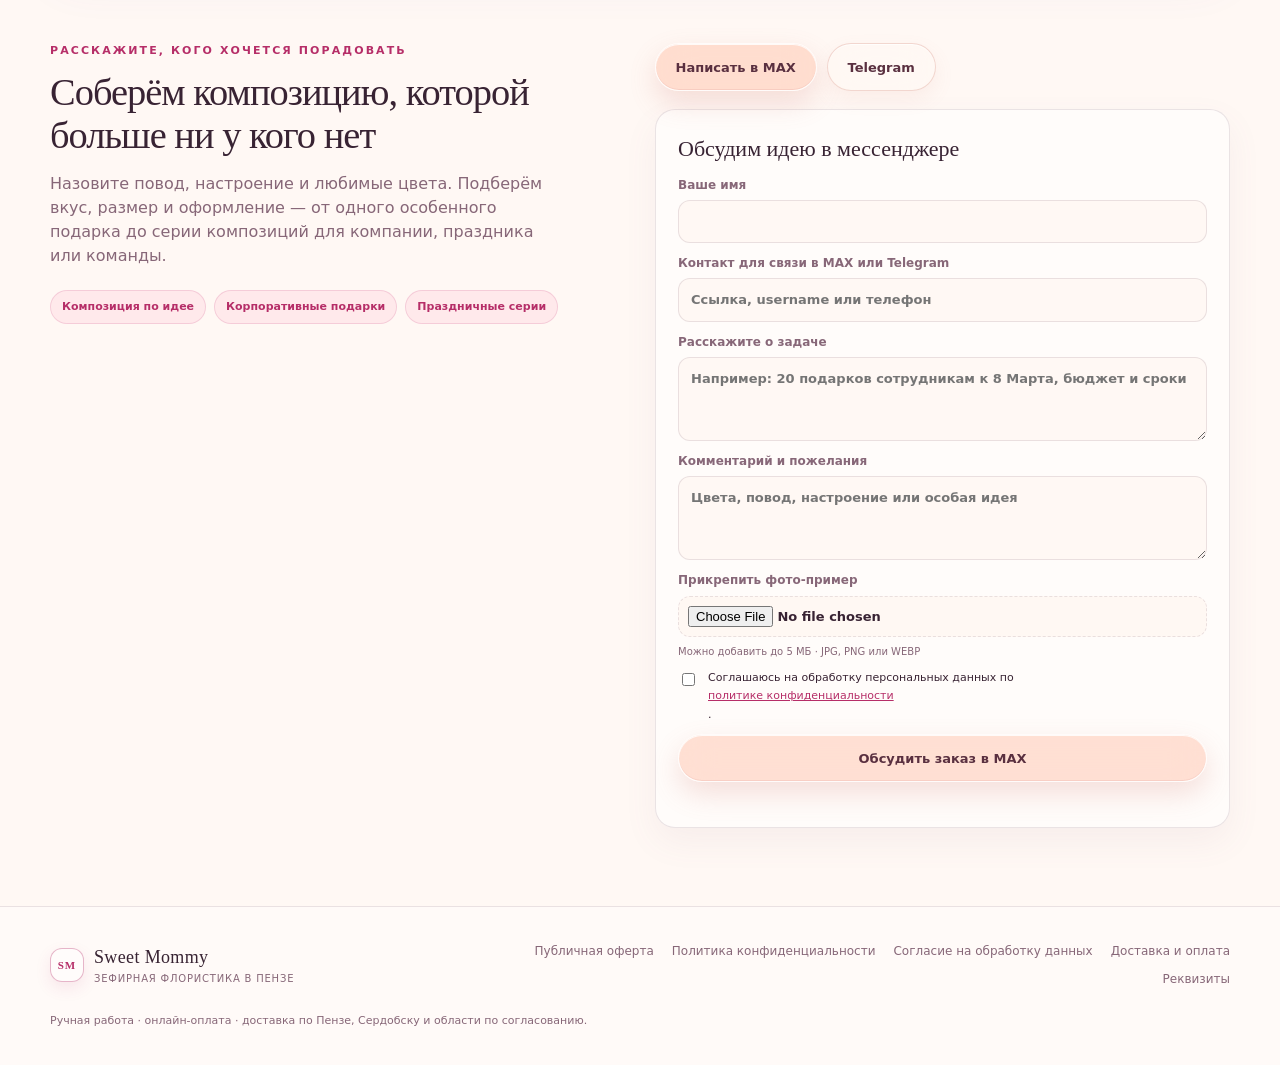
==== commit eee618bd: "Add app and MAX access section" ====
--- a/index.html
+++ b/index.html
@@ -33,6 +33,7 @@
     <nav class="main-nav" aria-label="Главная навигация">
       <a href="#catalog">Каталог</a>
       <a href="#how">Как это работает</a>
+      <a href="#apps">Приложение</a>
       <a href="#delivery">Доставка</a>
       <a href="#flowwow">Отзывы Flowwow</a>
       <a href="#contacts">Контакты</a>
@@ -101,6 +102,32 @@
         <article><span>02</span><h3>Добавьте пожелание</h3><p>Напишите текст для открытки и повод.</p></article>
         <article><span>03</span><h3>Укажите доставку</h3><p>Адрес, дату и удобный интервал в Пензе.</p></article>
         <article><span>04</span><h3>Получите фото</h3><p>Перед отправкой покажем готовый подарок.</p></article>
+      </div>
+    </section>
+
+    <section id="apps" class="section-wrap section-block apps-section" aria-labelledby="apps-title">
+      <div class="section-heading"><div><p class="eyebrow">ВЫБИРАЙТЕ КАК УДОБНО</p><h2 id="apps-title">Sweet Mommy всегда под рукой</h2></div><span class="section-note">Установите витрину на телефон или заказывайте через MAX</span></div>
+      <div class="apps-grid">
+        <article class="app-access-card app-access-card-pwa">
+          <div class="app-access-head"><span class="app-access-icon" aria-hidden="true">SM</span><div><p class="eyebrow">ВИТРИНА НА ТЕЛЕФОНЕ</p><h3>Добавьте сайт на экран</h3></div></div>
+          <p>Каталог, корзина и оформление заказа будут открываться как отдельное приложение — без поиска вкладки в браузере.</p>
+          <ol class="app-access-steps">
+            <li><b>Android</b><span>Откройте меню браузера → «Установить приложение».</span></li>
+            <li><b>iPhone</b><span>Нажмите «Поделиться» → «На экран Домой».</span></li>
+          </ol>
+          <button class="button button-secondary app-access-button" type="button" data-pwa-install>Добавить на экран</button>
+          <small>Уже установили? Откройте Sweet Mommy с главного экрана телефона.</small>
+        </article>
+        <article class="app-access-card app-access-card-max">
+          <div class="app-access-head"><span class="app-access-icon app-access-icon-max" aria-hidden="true">M</span><div><p class="eyebrow">МИНИ‑ПРИЛОЖЕНИЕ MAX</p><h3>Быстрый выбор в мессенджере</h3></div></div>
+          <p>Напишите боту, если нужна помощь с поводом, получателем или бюджетом. Он предложит подходящие композиции и откроет каталог.</p>
+          <ol class="app-access-steps">
+            <li><b>1</b><span>Откройте Sweet Mommy в MAX.</span></li>
+            <li><b>2</b><span>Выберите букет, доставку и оплатите онлайн.</span></li>
+          </ol>
+          <a class="button button-primary app-access-button" href="https://max.ru/id583607809709_bot" target="_blank" rel="noopener">Открыть в MAX ↗</a>
+          <small>Цены и ассортимент синхронизированы с основной витриной.</small>
+        </article>
       </div>
     </section>
 
@@ -201,6 +228,6 @@
     <div class="cookie-banner" data-cookie-banner><span>Мы используем технические cookies, необходимые для работы сайта. Если аналитика будет подключена, мы отдельно обновим это уведомление. <a href="legal/privacy.html">Подробнее</a></span><button class="button button-primary" type="button" data-cookie-ok>Понятно</button></div>
     <div class="pwa-hint" data-pwa-hint role="status" aria-live="polite" hidden></div>
   <script src="https://st.max.ru/js/max-web-app.js"></script>
-  <script src="app.js?v=20260801-public-copy-v5" defer></script>
+  <script src="app.js?v=20260801-apps-section-v6" defer></script>
 </body>
 </html>
--- a/styles.css
+++ b/styles.css
@@ -1339,6 +1339,62 @@
   .storefront-custom-cta .button { width: 100%; }
 }
 
+/* Ways to order: the website and MAX are presented as two equal, calm choices. */
+.apps-section { padding-top: 20px; }
+.apps-grid {
+  display: grid;
+  grid-template-columns: repeat(2, minmax(0, 1fr));
+  gap: 15px;
+}
+.app-access-card {
+  display: flex;
+  flex-direction: column;
+  min-height: 305px;
+  padding: 23px;
+  border: 1px solid rgba(255,255,255,.92);
+  border-radius: 25px;
+  background: rgba(255, 249, 246, .74);
+  box-shadow: 0 18px 38px rgba(104, 58, 86, .08), inset 0 1px 0 rgba(255,255,255,.95);
+  backdrop-filter: blur(18px) saturate(135%);
+}
+.app-access-card-pwa { background: linear-gradient(135deg, rgba(255, 232, 220, .82), rgba(255, 249, 246, .68) 58%, rgba(233, 216, 255, .52)); }
+.app-access-card-max { background: linear-gradient(135deg, rgba(246, 238, 255, .78), rgba(255, 249, 246, .76) 56%, rgba(255, 224, 205, .64)); }
+.app-access-head { display: flex; align-items: center; gap: 13px; }
+.app-access-icon {
+  display: grid;
+  width: 48px;
+  height: 48px;
+  flex: 0 0 48px;
+  place-items: center;
+  border: 1px solid rgba(255,255,255,.88);
+  border-radius: 17px;
+  color: var(--rose-dark);
+  background: rgba(255, 255, 255, .5);
+  box-shadow: inset 0 1px 0 rgba(255,255,255,.92), 0 9px 18px rgba(104,58,86,.08);
+  font-family: Georgia, serif;
+  font-size: 15px;
+  font-weight: 700;
+}
+.app-access-icon-max { color: #6d4cc5; background: rgba(240, 232, 255, .68); }
+.app-access-head .eyebrow { margin: 0 0 4px; font-size: 9px; }
+.app-access-head h3 { margin: 0; color: var(--ink); font-family: Georgia, serif; font-size: 23px; font-weight: 400; }
+.app-access-card > p { max-width: 500px; margin: 17px 0 14px; color: var(--muted); font-size: 13px; line-height: 1.52; }
+.app-access-steps { display: grid; gap: 7px; margin: 0; padding: 0; list-style: none; }
+.app-access-steps li { display: grid; grid-template-columns: 68px 1fr; gap: 9px; align-items: start; color: var(--muted); font-size: 11px; line-height: 1.4; }
+.app-access-steps b { color: var(--rose-dark); font-size: 10px; letter-spacing: .04em; text-transform: uppercase; }
+.app-access-button { width: fit-content; min-height: 43px; margin-top: auto; padding-right: 18px; padding-left: 18px; text-decoration: none; }
+.app-access-card > small { margin-top: 10px; color: var(--muted); font-size: 10px; line-height: 1.35; }
+.is-max-miniapp .apps-section { display: none; }
+@media (max-width: 680px) {
+  .apps-section { padding-top: 13px; }
+  .apps-grid { grid-template-columns: 1fr; gap: 10px; }
+  .app-access-card { min-height: 0; padding: 18px 16px; border-radius: 21px; }
+  .app-access-head h3 { font-size: 21px; }
+  .app-access-card > p { margin: 13px 0 12px; font-size: 12px; }
+  .app-access-steps li { grid-template-columns: 61px 1fr; font-size: 10px; }
+  .app-access-button { width: 100%; margin-top: 16px; }
+}
+
 /* Compact checkout: native calendar and time controls stay familiar on phones. */
 .checkout-modal .modal-header { margin-bottom: 16px; }
 .checkout-modal .modal-header h2 { margin: 0; font-size: clamp(28px, 3.4vw, 38px); line-height: 1.02; }
